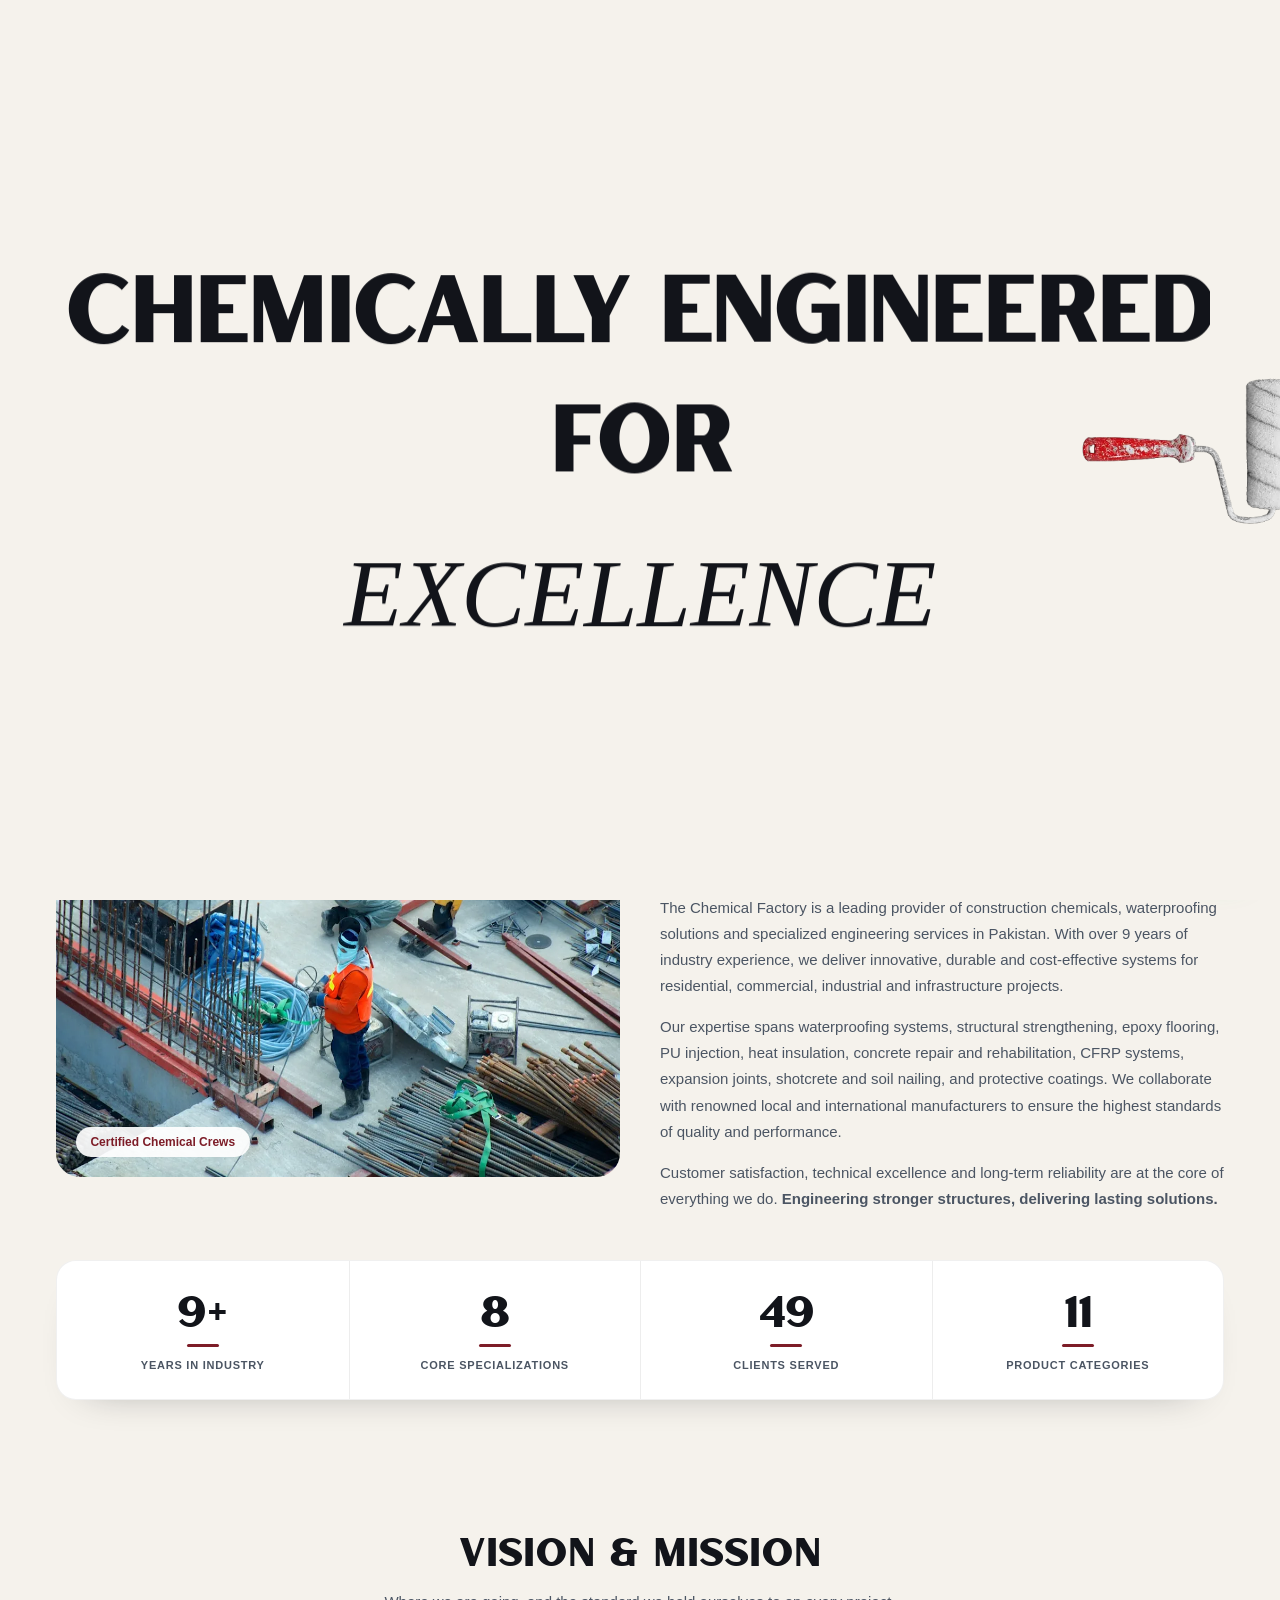
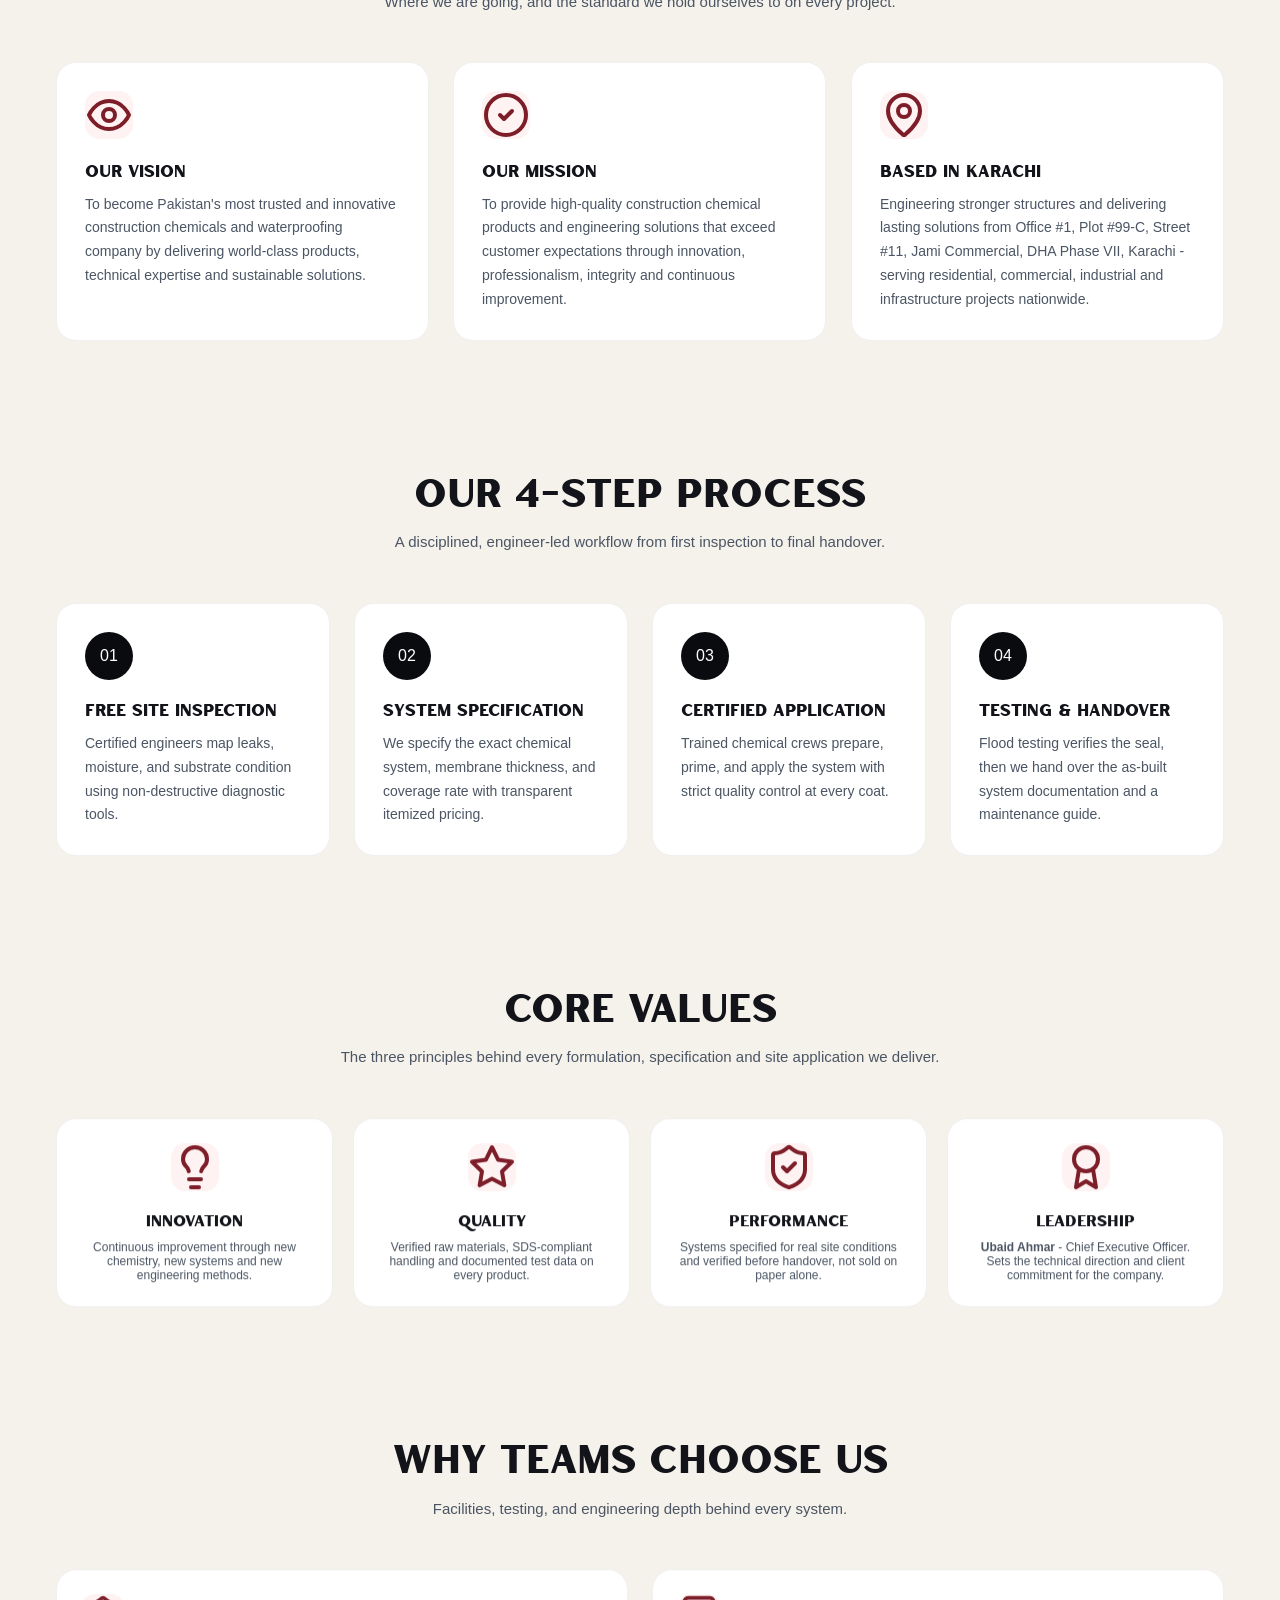
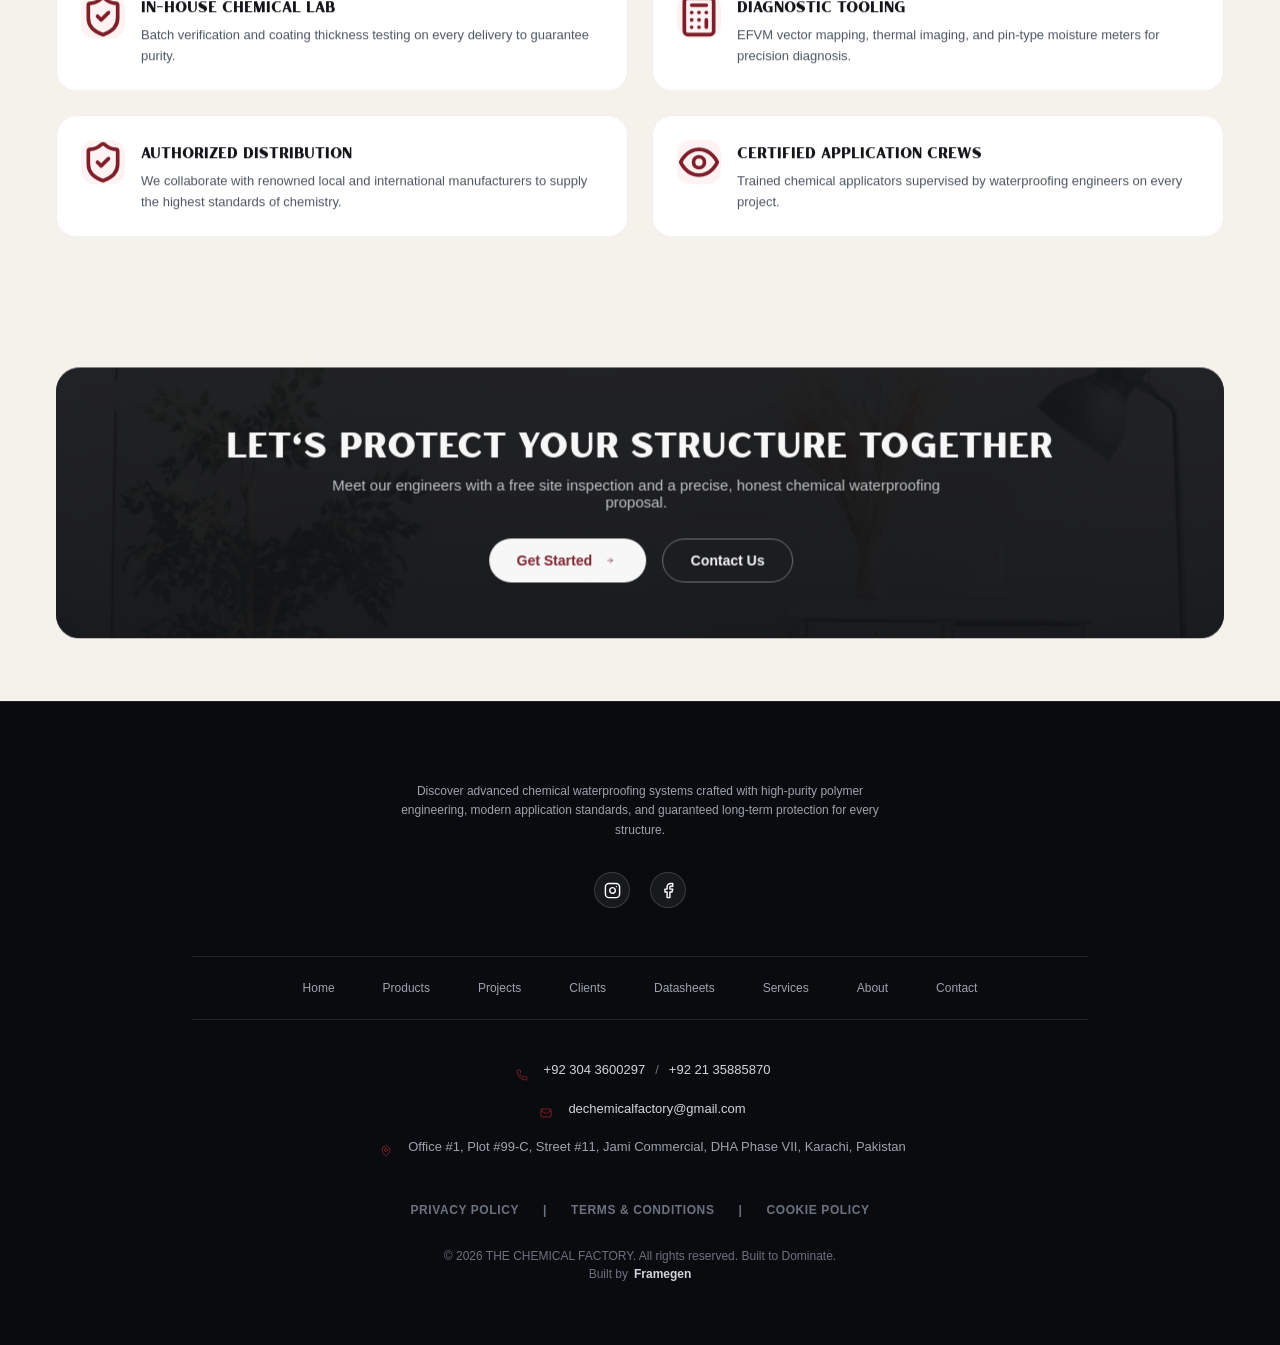
==== about.html @ 8a6390aa "Rework clients grid, add client logos, and refresh stats - Redesign clients page into logo tiles wit" ====
<!doctype html>
<html lang="en" class="scroll-smooth">
  <head>
    <meta charset="UTF-8" />
    <meta name="viewport" content="width=device-width, initial-scale=1.0" />
    <meta http-equiv="Content-Security-Policy" content="default-src 'self'; script-src 'self'; style-src 'self' 'unsafe-inline' https://fonts.googleapis.com; font-src 'self' https://fonts.gstatic.com; img-src 'self' data:; connect-src 'self'; frame-src https://www.google.com https://www.youtube-nocookie.com; object-src 'none'; base-uri 'self'; form-action 'self'" />
    <meta name="referrer" content="strict-origin-when-cross-origin" />
    <title>About Us - THE CHEMICAL FACTORY</title>
      <!-- SEO (Phase 3.4) -->
      <meta name="description" content="Founded in 2016, The Chemical Factory manufactures waterproofing and construction chemicals in Karachi, Pakistan, supplying contractors and consultants nationwide." />
      <meta name="robots" content="index, follow, max-image-preview:large" />
      <meta property="og:type" content="website" />
      <meta property="og:site_name" content="The Chemical Factory" />
      <meta property="og:title" content="About Us - THE CHEMICAL FACTORY" />
      <meta property="og:description" content="Founded in 2016, The Chemical Factory manufactures waterproofing and construction chemicals in Karachi, Pakistan, supplying contractors and consultants nationwide." />
      <meta property="og:image" content="https://the-chemical-factory.vercel.app/images/technician.webp" />
      <meta property="og:image:alt" content="About Us - THE CHEMICAL FACTORY" />
      <link rel="canonical" href="https://the-chemical-factory.vercel.app/about" />
      <meta property="og:url" content="https://the-chemical-factory.vercel.app/about" />
      <meta name="twitter:card" content="summary_large_image" />
      <meta name="twitter:title" content="About Us - THE CHEMICAL FACTORY" />
      <meta name="twitter:description" content="Founded in 2016, The Chemical Factory manufactures waterproofing and construction chemicals in Karachi, Pakistan, supplying contractors and consultants nationwide." />
      <meta name="twitter:image" content="https://the-chemical-factory.vercel.app/images/technician.webp" />
    <link rel="stylesheet" href="css/styles.css">
    <link rel="stylesheet" href="css/icons-anim.css">
    <link rel="stylesheet" href="css/pages.css">
    <link rel="icon" type="image/webp" href="images/fav-log.webp" />
  </head>
  <body data-page="about">
    <div id="preloader-root"></div>
    <div id="nav-root"></div>

    <nav class="page-crumbs" aria-label="Breadcrumb">
      <ol class="page-crumbs__list">
        <li class="page-crumbs__item"><a href="index.html">Home</a></li>
        <li class="page-crumbs__sep" aria-hidden="true">/</li>
        <li class="page-crumbs__item" aria-current="page">About</li>
      </ol>
    </nav>

    <section class="page-hero">
      <picture class="page-hero__banner-media">
        <source media="(max-width: 768px)" srcset="images/mobile_banner.webp" />
        <img class="page-hero__banner" src="images/banner.webp" alt="" width="1983" height="793" loading="eager" fetchpriority="high" decoding="async" />
      </picture>
      <h1 class="page-hero__title"></h1>
      <p class="page-hero__sub"></p>
    </section>

    <!-- Our story -->
    <section class="page-section">
      <div class="container">
        <div class="story">
          <div class="story__media" data-reveal>
            <img src="images/technician.webp" alt="Chemical Engineer supervising a membrane application" width="1200" height="795" loading="lazy" decoding="async" />
            <span class="story__media-badge">Certified Chemical Crews</span>
          </div>
          <div data-reveal>
            <span class="story__eyebrow">Our Story</span>
            <h2 class="story__title">Engineered Protection Backed by 9+ Years of Field Chemistry</h2>
            <p class="story__text">
              The Chemical Factory is a leading provider of construction chemicals, waterproofing solutions and
              specialized engineering services in Pakistan. With over 9 years of industry experience, we deliver
              innovative, durable and cost-effective systems for residential, commercial, industrial and infrastructure projects.
            </p>
            <p class="story__text">
              Our expertise spans waterproofing systems, structural strengthening, epoxy flooring, PU injection, heat
              insulation, concrete repair and rehabilitation, CFRP systems, expansion joints, shotcrete and soil nailing,
              and protective coatings. We collaborate with renowned local and international manufacturers to ensure the
              highest standards of quality and performance.
            </p>
            <p class="story__text">
              Customer satisfaction, technical excellence and long-term reliability are at the core of everything we do.
              <strong>Engineering stronger structures, delivering lasting solutions.</strong>
            </p>
          </div>
        </div>

        <div class="stats-bar" data-reveal>
          <div class="stat-tile">
            <div class="stat-tile__value">9+</div>
            <div class="stat-tile__label">Years in Industry</div>
          </div>
          <div class="stat-tile">
            <div class="stat-tile__value">8</div>
            <div class="stat-tile__label">Core Specializations</div>
          </div>
          <div class="stat-tile">
            <div class="stat-tile__value">49</div>
            <div class="stat-tile__label">Clients Served</div>
          </div>
          <div class="stat-tile">
            <div class="stat-tile__value">11</div>
            <div class="stat-tile__label">Product Categories</div>
          </div>
        </div>
      </div>
    </section>

    <!-- Mission -->
    <section class="page-section page-section--muted">
      <div class="container">
        <div class="section-head">
          <h2 class="section-head__title">Vision &amp; Mission</h2>
          <p class="section-head__sub">Where we are going, and the standard we hold ourselves to on every project.</p>
        </div>

        <div class="mission-cards">
          <div class="mission-card" data-reveal>
            <div class="mission-card__icon">
              <svg viewBox="0 0 24 24" fill="none" stroke="currentColor" stroke-width="2" stroke-linecap="round" stroke-linejoin="round"><path d="M2 12s3-7 10-7 10 7 10 7-3 7-10 7-10-7-10-7Z"/><circle cx="12" cy="12" r="3"/></svg>
            </div>
            <h3 class="mission-card__title">Our Vision</h3>
            <p class="mission-card__text">
              To become Pakistan's most trusted and innovative construction chemicals and waterproofing company by delivering world-class products, technical expertise and sustainable solutions.
            </p>
          </div>
          <div class="mission-card" data-reveal>
            <div class="mission-card__icon">
              <svg viewBox="0 0 24 24" fill="none" stroke="currentColor" stroke-width="2" stroke-linecap="round" stroke-linejoin="round"><circle cx="12" cy="12" r="10"/><path d="m9 12 2 2 4-4"/></svg>
            </div>
            <h3 class="mission-card__title">Our Mission</h3>
            <p class="mission-card__text">
              To provide high-quality construction chemical products and engineering solutions that exceed customer expectations through innovation, professionalism, integrity and continuous improvement.
            </p>
          </div>
          <div class="mission-card" data-reveal>
            <div class="mission-card__icon">
              <svg viewBox="0 0 24 24" fill="none" stroke="currentColor" stroke-width="2" stroke-linecap="round" stroke-linejoin="round"><path d="M20 10c0 4.993-5.539 10.193-7.399 11.799a1 1 0 0 1-1.202 0C9.539 20.193 4 14.993 4 10a8 8 0 0 1 16 0"/><circle cx="12" cy="10" r="3"/></svg>
            </div>
            <h3 class="mission-card__title">Based in Karachi</h3>
            <p class="mission-card__text">
              Engineering stronger structures and delivering lasting solutions from Office #1, Plot #99-C, Street #11, Jami Commercial, DHA Phase VII, Karachi - serving residential, commercial, industrial and infrastructure projects nationwide.
            </p>
          </div>
        </div>
      </div>
    </section>

    <!-- How we work -->
    <section class="page-section">
      <div class="container">
        <div class="section-head">
          <h2 class="section-head__title">Our 4-Step Process</h2>
          <p class="section-head__sub">A disciplined, engineer-led workflow from first inspection to final handover.</p>
        </div>

        <div class="process-steps">
          <div class="process-step" data-reveal>
            <div class="process-step__num">01</div>
            <h3 class="process-step__title">Free Site Inspection</h3>
            <p class="process-step__text">Certified engineers map leaks, moisture, and substrate condition using non-destructive diagnostic tools.</p>
          </div>
          <div class="process-step" data-reveal>
            <div class="process-step__num">02</div>
            <h3 class="process-step__title">System Specification</h3>
            <p class="process-step__text">We specify the exact chemical system, membrane thickness, and coverage rate with transparent itemized pricing.</p>
          </div>
          <div class="process-step" data-reveal>
            <div class="process-step__num">03</div>
            <h3 class="process-step__title">Certified Application</h3>
            <p class="process-step__text">Trained chemical crews prepare, prime, and apply the system with strict quality control at every coat.</p>
          </div>
          <div class="process-step" data-reveal>
            <div class="process-step__num">04</div>
            <h3 class="process-step__title">Testing &amp; Handover</h3>
            <p class="process-step__text">Flood testing verifies the seal, then we hand over the as-built system documentation and a maintenance guide.</p>
          </div>
        </div>
      </div>
    </section>

    <!-- Core values -->
    <section class="page-section page-section--muted">
      <div class="container">
        <div class="section-head">
          <h2 class="section-head__title">Core Values</h2>
          <p class="section-head__sub">The three principles behind every formulation, specification and site application we deliver.</p>
        </div>

        <div class="cert-grid">
          <div class="cert-card" data-reveal>
            <div class="cert-card__icon">
              <svg viewBox="0 0 24 24" fill="none" stroke="currentColor" stroke-width="2" stroke-linecap="round" stroke-linejoin="round"><path d="M9 18h6"/><path d="M10 22h4"/><path d="M15.09 14c.18-.98.65-1.74 1.41-2.5A4.65 4.65 0 0 0 18 8 6 6 0 0 0 6 8c0 1 .23 2.23 1.5 3.5A4.61 4.61 0 0 1 8.91 14"/></svg>
            </div>
            <h3 class="cert-card__title">Innovation</h3>
            <p class="cert-card__text">Continuous improvement through new chemistry, new systems and new engineering methods.</p>
          </div>
          <div class="cert-card" data-reveal>
            <div class="cert-card__icon">
              <svg viewBox="0 0 24 24" fill="none" stroke="currentColor" stroke-width="2" stroke-linecap="round" stroke-linejoin="round"><path d="m12 2 3.09 6.26L22 9.27l-5 4.87 1.18 6.88L12 17.77l-6.18 3.25L7 14.14 2 9.27l6.91-1.01z"/></svg>
            </div>
            <h3 class="cert-card__title">Quality</h3>
            <p class="cert-card__text">Verified raw materials, SDS-compliant handling and documented test data on every product.</p>
          </div>
          <div class="cert-card" data-reveal>
            <div class="cert-card__icon">
              <svg viewBox="0 0 24 24" fill="none" stroke="currentColor" stroke-width="2" stroke-linecap="round" stroke-linejoin="round"><path d="M20 13c0 5-3.5 7.5-7.66 8.95a1 1 0 0 1-.67-.01C7.5 20.5 4 18 4 13V6a1 1 0 0 1 1-1c2 0 4.5-1.2 6.24-2.72a1.17 1.17 0 0 1 1.52 0C14.51 3.81 17 5 19 5a1 1 0 0 1 1 1z"/><path d="m9 12 2 2 4-4"/></svg>
            </div>
            <h3 class="cert-card__title">Performance</h3>
            <p class="cert-card__text">Systems specified for real site conditions and verified before handover, not sold on paper alone.</p>
          </div>
          <div class="cert-card" data-reveal>
            <div class="cert-card__icon">
              <svg viewBox="0 0 24 24" fill="none" stroke="currentColor" stroke-width="2" stroke-linecap="round" stroke-linejoin="round"><circle cx="12" cy="8" r="6"/><path d="M15.477 12.89 17 22l-5-3-5 3 1.523-9.11"/></svg>
            </div>
            <h3 class="cert-card__title">Leadership</h3>
            <p class="cert-card__text">
              <strong>Ubaid Ahmar</strong> - Chief Executive Officer. Sets the technical direction and client commitment for the company.
            </p>
          </div>
        </div>
      </div>
    </section>

    <!-- Why teams choose us -->
    <section class="page-section">
      <div class="container">
        <div class="section-head">
          <h2 class="section-head__title">Why Teams Choose Us</h2>
          <p class="section-head__sub">Facilities, testing, and engineering depth behind every system.</p>
        </div>

        <div class="facility-cards">
          <div class="facility-card" data-reveal>
            <div class="facility-card__icon">
              <svg viewBox="0 0 24 24" fill="none" stroke="currentColor" stroke-width="2" stroke-linecap="round" stroke-linejoin="round"><path d="M20 13c0 5-3.5 7.5-7.66 8.95a1 1 0 0 1-.67-.01C7.5 20.5 4 18 4 13V6a1 1 0 0 1 1-1c2 0 4.5-1.2 6.24-2.72a1.17 1.17 0 0 1 1.52 0C14.51 3.81 17 5 19 5a1 1 0 0 1 1 1z"/><path d="m9 12 2 2 4-4"/></svg>
            </div>
            <div>
              <h3 class="facility-card__title">In-House Chemical Lab</h3>
              <p class="facility-card__text">Batch verification and coating thickness testing on every delivery to guarantee purity.</p>
            </div>
          </div>
          <div class="facility-card" data-reveal>
            <div class="facility-card__icon">
              <svg viewBox="0 0 24 24" fill="none" stroke="currentColor" stroke-width="2" stroke-linecap="round" stroke-linejoin="round"><rect width="16" height="20" x="4" y="2" rx="2"/><line x1="8" x2="16" y1="6" y2="6"/><line x1="16" x2="16" y1="14" y2="18"/><path d="M16 10h.01"/><path d="M12 10h.01"/><path d="M8 10h.01"/><path d="M12 14h.01"/><path d="M8 14h.01"/><path d="M12 18h.01"/><path d="M8 18h.01"/></svg>
            </div>
            <div>
              <h3 class="facility-card__title">Diagnostic Tooling</h3>
              <p class="facility-card__text">EFVM vector mapping, thermal imaging, and pin-type moisture meters for precision diagnosis.</p>
            </div>
          </div>
          <div class="facility-card" data-reveal>
            <div class="facility-card__icon">
              <svg viewBox="0 0 24 24" fill="none" stroke="currentColor" stroke-width="2" stroke-linecap="round" stroke-linejoin="round"><path d="M20 13c0 5-3.5 7.5-7.66 8.95a1 1 0 0 1-.67-.01C7.5 20.5 4 18 4 13V6a1 1 0 0 1 1-1c2 0 4.5-1.2 6.24-2.72a1.17 1.17 0 0 1 1.52 0C14.51 3.81 17 5 19 5a1 1 0 0 1 1 1z"/><path d="m9 12 2 2 4-4"/></svg>
            </div>
            <div>
              <h3 class="facility-card__title">Authorized Distribution</h3>
              <p class="facility-card__text">We collaborate with renowned local and international manufacturers to supply the highest standards of chemistry.</p>
            </div>
          </div>
          <div class="facility-card" data-reveal>
            <div class="facility-card__icon">
              <svg viewBox="0 0 24 24" fill="none" stroke="currentColor" stroke-width="2" stroke-linecap="round" stroke-linejoin="round"><path d="M2 12s3-7 10-7 10 7 10 7-3 7-10 7-10-7-10-7Z"/><circle cx="12" cy="12" r="3"/></svg>
            </div>
            <div>
              <h3 class="facility-card__title">Certified Application Crews</h3>
              <p class="facility-card__text">Trained chemical applicators supervised by waterproofing engineers on every project.</p>
            </div>
          </div>
        </div>
      </div>
    </section>

    <!-- CTA -->
    <section class="page-section page-section--muted">
      <div class="container">
        <div class="cta-band" data-reveal>
          <div class="cta-band__bg"><img src="images/flat-roof.webp" alt="" width="1200" height="801" loading="lazy" decoding="async"></div>
          <div class="cta-band__box">
            <h2 class="cta-band__title">Let's Protect Your Structure Together</h2>
            <p class="cta-band__sub">
              Meet our engineers with a free site inspection and a precise, honest chemical waterproofing proposal.
            </p>
            <div class="cta-band__actions">
              <button type="button" class="btn-white js-open-quote"><span>Get Started</span><span data-icon="arrow-right"></span></button>
              <a href="contact.html" class="btn-outline">Contact Us</a>
            </div>
          </div>
        </div>
      </div>
    </section>

    <div id="footer-root"></div>
    <div id="modal-root"></div>

    <script src="js/vendor/gsap.min.js"></script>
    <script src="js/vendor/ScrollTrigger.min.js"></script>
    <script src="js/motion.js"></script>
    <script src="js/icons.js"></script>
    <script src="js/components.js"></script>
    <script src="js/forms.js"></script>
    <script src="js/main.js"></script>
    <script src="js/animations.js"></script>
  </body>
</html>
---- css/styles.css ----
@import url('https://fonts.googleapis.com/css2?family=Caveat:wght@400..700&family=DM+Sans:ital,opsz,wght@0,9..40,100..1000;1,9..40,100..1000&display=swap');

/* ============================================================
   THE CHEMICAL FACTORY — Waterproofing Products & Solutions
   Reconstructed static site (HTML + CSS + JS)
   ============================================================ */

/* Visually hidden but available to screen readers. Used for labels on
   icon-only / placeholder-driven inputs (search bars, filter selects). */
.sr-only {
  position: absolute !important;
  width: 1px;
  height: 1px;
  padding: 0;
  margin: -1px;
  overflow: hidden;
  clip: rect(0, 0, 0, 0);
  clip-path: inset(50%);
  white-space: nowrap;
  border: 0;
}


@font-face {
  font-family: 'Hertical Sans';
  src: url('../fonts/Hertical Sans.ttf') format('truetype');
  font-weight: 100 900;
  font-style: normal;
  font-display: swap;
}

:root {
  --sand: #F5F2EC;
  --ink: #12141A;
  --burgundy: #7D1D28;
  --burgundy-dark: #61131E;
  --blue: #244280;
  --dark: #0A0B0E;
  --dark2: #0E1015;

  --gray-50: #f9fafb;
  --gray-100: #f3f4f6;
  --gray-200: #e5e7eb;
  --gray-300: #d1d5db;
  --gray-400: #9ca3af;
  --gray-500: #6b7280;
  --gray-600: #4b5563;
  --gray-700: #374151;
  --gray-800: #1f2937;
  --gray-900: #111827;

  --blue-900: #1e3a8a;
  --blue-600: #2563eb;

  --red-300: #fca5a5;
  --blue-300: #93c5fd;
  --emerald-400: #34d399;
  --red-400: #f87171;
  --blue-400: #60a5fa;
  --amber-400: #fbbf24;
  --emerald-600: #059669;
  --emerald-100: #d1fae5;
  --red-50: #fef2f2;
  --red-200: #fecaca;

  --font-heading: 'Hertical Sans', sans-serif;
  --font-body: 'DM Sans', -apple-system, BlinkMacSystemFont, 'Segoe UI', Roboto, sans-serif;
  --font-serif: 'Caveat', cursive;
}

/* ---------- Reset & Base ---------- */
*,
*::before,
*::after {
  box-sizing: border-box;
  margin: 0;
  padding: 0;
}

html {
  scroll-behavior: smooth;
}

body {
  font-family: var(--font-body);
  background-color: var(--sand);
  color: var(--ink);
  -webkit-font-smoothing: antialiased;
  -moz-osx-font-smoothing: grayscale;
  overflow-x: hidden;
  --gutter: 1rem;
  padding-left: var(--gutter);
  padding-right: var(--gutter);
}
@media (min-width: 768px) {
  body { --gutter: 1.5rem; }
}
/* Full-bleed dark sections keep edge-to-edge coverage behind the page gutter */
.svg-defs {
  position: absolute;
  top: 0;
  left: 0;
  width: 0;
  height: 0;
  overflow: hidden;
  pointer-events: none;
}
.hero, .footer {
  margin-left: calc(-1 * var(--gutter));
  margin-right: calc(-1 * var(--gutter));
}

h1, h2, h3, h4, h5, h6 {
  font-family: var(--font-heading);
}

img {
  max-width: 100%;
  display: block;
}

a {
  text-decoration: none;
  color: inherit;
}

button {
  font-family: inherit;
  cursor: pointer;
}

::selection {
  background: var(--burgundy);
  color: #fff;
}

/* ---------- Custom Scrollbar ---------- */
::-webkit-scrollbar {
  width: 8px;
}
::-webkit-scrollbar-track {
  background: #EBE5DB;
}
::-webkit-scrollbar-thumb {
  background: var(--burgundy);
  border-radius: 4px;
}
::-webkit-scrollbar-thumb:hover {
  background: var(--burgundy-dark);
}

/* ---------- Layout Helpers ---------- */
.container {
  max-width: 80rem;
  margin: 0 auto;
  padding-left: 1rem;
  padding-right: 1rem;
}
.container--narrow {
  max-width: 56rem;
}

.section {
  padding-top: 5rem;
  padding-bottom: 5rem;
}

.section-label {
  font-family: var(--font-serif);
  font-weight: 500;
  font-size: 25px !important;
  color: var(--burgundy);
  letter-spacing: 0;
  text-transform: none;
  margin-bottom: 0.75rem;
  display: inline-flex;
  align-items: center;
  gap: 0.5rem;
}
.section-label__rule {
  width: 1.5rem;
  height: 2px;
  background: var(--burgundy);
  display: inline-block;
}
.section-label--centered {
  justify-content: center;
  margin-bottom: 0.5rem;
}
.section-label--dark {
  color: var(--burgundy);
}

/* Accent font (Caveat) — script accent inside headings */
.heading-accent {
  font-family: var(--font-serif);
  font-weight: 500;
  font-style: italic;
  letter-spacing: 0;
  text-transform: none;
  white-space: nowrap;
}

/* ---------- Logo ---------- */
.logo {
  display: inline-flex;
  align-items: center;
  gap: 0.75rem;
  user-select: none;
  -webkit-user-select: none;
}
.logo__icon {
  flex-shrink: 0;
}
.logo--sm .logo__icon { width: 2rem; height: 2rem; }
.logo--md .logo__icon { width: 2.5rem; height: 2.5rem; }
.logo--lg .logo__icon { width: 3.5rem; height: 3.5rem; }

.logo__text {
  display: flex;
  flex-direction: column;
  line-height: 1;
}
.logo__name {
  font-family: var(--font-heading);
  text-transform: uppercase;
  color: var(--gray-700);
}
.logo--sm .logo__name { font-size: 0.875rem; letter-spacing: 0.05em; font-weight: 700; }
.logo--md .logo__name { font-size: 1rem; font-weight: 700; letter-spacing: 0.1em; }
.logo--lg .logo__name { font-size: 1.25rem; font-weight: 800; letter-spacing: 0.1em; }

.logo__tagline {
  display: flex;
  align-items: center;
  gap: 0.375rem;
  margin-top: 0.25rem;
}
.logo__rule {
  height: 2px;
  width: 0.75rem;
  background: var(--blue);
  display: inline-block;
}
.logo__tag {
  font-family: var(--font-serif);
  font-style: italic;
  font-weight: 500;
  color: var(--blue);
}
.logo--sm .logo__tag { font-size: 0.5625rem; }
.logo--md .logo__tag { font-size: 0.6875rem; }
.logo--lg .logo__tag { font-size: 0.8125rem; }

.logo--white .logo__name { color: #fff; }
.logo--white .logo__tag { color: var(--blue-300); }

.logo--centered {
  justify-content: center;
}

/* Navbar logo variant (white on transparent, dark when scrolled) */
.logo--navbar .logo__name { color: #fff; }
.logo--navbar .logo__tag { color: var(--blue-300); }
.navbar.scrolled .logo--navbar .logo__name { color: var(--gray-700); }
.navbar.scrolled .logo--navbar .logo__tag { color: var(--blue); }

/* ---------- Navbar ---------- */
.navbar {
  position: fixed;
  top: 0;
  left: 0;
  right: 0;
  z-index: 50;
  padding: 1.25rem 1rem;
  transition: all 0.3s;
}
.navbar.scrolled {
  background: rgba(245, 242, 236, 0.9);
  -webkit-backdrop-filter: blur(12px);
  backdrop-filter: blur(12px);
  box-shadow: 0 4px 6px -1px rgba(0, 0, 0, 0.1), 0 2px 4px -2px rgba(0, 0, 0, 0.1);
  padding-top: 0.75rem;
  padding-bottom: 0.75rem;
}

.navbar__inner {
  max-width: 80rem;
  margin: 0 auto;
  display: flex;
  align-items: center;
  justify-content: space-between;
}

.brand-link {
  display: flex;
  align-items: center;
  gap: 0.5rem;
}

.nav-pill {
  display: none;
  align-items: center;
  background: rgba(255, 255, 255, 0.9);
  -webkit-backdrop-filter: blur(12px);
  backdrop-filter: blur(12px);
  padding: 0.375rem;
  border-radius: 9999px;
  border: 1px solid rgba(0, 0, 0, 0.05);
  box-shadow: 0 10px 15px -3px rgba(0, 0, 0, 0.1), 0 4px 6px -4px rgba(0, 0, 0, 0.1);
}
.nav-pill__link {
  padding: 0.375rem 1rem;
  font-size: 0.75rem;
  font-weight: 600;
  border-radius: 9999px;
  transition: all 0.2s;
  display: flex;
  align-items: center;
  gap: 0.375rem;
  color: var(--gray-700);
  white-space: nowrap;
}
.nav-pill__link:hover {
  color: #000;
  background: rgba(0, 0, 0, 0.05);
}
.nav-pill__link.is-active {
  background: var(--burgundy);
  color: #fff;
  box-shadow: 0 1px 2px rgba(0, 0, 0, 0.05);
}
.nav-pill__icon {
  width: 0.875rem;
  height: 0.875rem;
  display: none;
}
.nav-pill__icon svg {
  width: 100%;
  height: 100%;
}
.nav-pill__link.is-active .nav-pill__icon {
  display: inline-block;
}

.navbar__actions {
  display: none;
  align-items: center;
  gap: 0.75rem;
}
.btn-nav-cta {
  display: flex;
  align-items: center;
  gap: 0.5rem;
  background: #fff;
  color: var(--gray-900);
  font-size: 0.75rem;
  font-weight: 700;
  padding-left: 1rem;
  padding-right: 0.375rem;
  padding-top: 0.375rem;
  padding-bottom: 0.375rem;
  border-radius: 9999px;
  border: 1px solid rgba(0, 0, 0, 0.05);
  box-shadow: 0 4px 6px -1px rgba(0, 0, 0, 0.1), 0 2px 4px -2px rgba(0, 0, 0, 0.1);
  transition: all 0.3s;
}
.btn-nav-cta:hover {
  background: var(--gray-100);
}
.btn-nav-cta__circle {
  width: 1.75rem;
  height: 1.75rem;
  border-radius: 9999px;
  background: #0F1115;
  color: #fff;
  display: flex;
  align-items: center;
  justify-content: center;
  transition: background 0.3s;
}
.btn-nav-cta:hover .btn-nav-cta__circle {
  background: var(--burgundy);
}
.btn-nav-cta__circle svg {
  width: 0.875rem;
  height: 0.875rem;
}

.mobile-toggle {
  display: inline-flex;
  padding: 0.5rem;
  border-radius: 0.75rem;
  background: rgba(255, 255, 255, 0.9);
  border: 1px solid rgba(0, 0, 0, 0.05);
  color: var(--gray-800);
  box-shadow: 0 4px 6px -1px rgba(0, 0, 0, 0.1), 0 2px 4px -2px rgba(0, 0, 0, 0.1);
  align-items: center;
  justify-content: center;
}
.mobile-toggle svg {
  width: 1.5rem;
  height: 1.5rem;
}

.mobile-menu {
  display: none;
  margin-top: 0.75rem;
  background: rgba(255, 255, 255, 0.95);
  -webkit-backdrop-filter: blur(24px);
  backdrop-filter: blur(24px);
  border-radius: 1rem;
  padding: 1.5rem;
  border: 1px solid rgba(0, 0, 0, 0.1);
  box-shadow: 0 25px 50px -12px rgba(0, 0, 0, 0.25);
}
.mobile-menu.open {
  display: block;
  animation: fadeIn 0.2s ease;
}
/* GSAP fades and slides the panel itself, so the keyframe above has to
   step aside or the two would animate opacity at the same time. */
.mobile-menu.js-menu-fx.open {
  animation: none;
}
.mobile-menu__links {
  display: flex;
  flex-direction: column;
  gap: 0.75rem;
}
.mobile-menu__link {
  padding: 0.75rem 1rem;
  border-radius: 0.75rem;
  font-size: 1rem;
  font-weight: 600;
  color: var(--gray-800);
  transition: background 0.2s, color 0.2s;
}
.mobile-menu__link:hover {
  background: var(--gray-100);
}
.mobile-menu__link.is-active {
  background: var(--burgundy);
  color: #fff;
}
.mobile-menu__divider {
  border: 0;
  border-top: 1px solid var(--gray-200);
  margin: 0.5rem 0;
}
.mobile-menu__quote {
  width: 100%;
  display: flex;
  align-items: center;
  justify-content: space-between;
  background: var(--burgundy);
  color: #fff;
  padding: 0.75rem 1.25rem;
  border-radius: 0.75rem;
  font-weight: 600;
  border: none;
  box-shadow: 0 4px 6px -1px rgba(0, 0, 0, 0.1);
}
.mobile-menu__quote svg {
  width: 1.25rem;
  height: 1.25rem;
}

/* ---------- HERO ---------- */
.hero {
  position: relative;
  min-height: 92vh;
  display: flex;
  flex-direction: column;
  justify-content: space-between;
  padding-top: 7rem;
  padding-bottom: 2.5rem;
  padding-left: 1rem;
  padding-right: 1rem;
  overflow: hidden;
  background: var(--dark);
}

.hero__bg {
  position: absolute;
  inset: 0;
  width: 100%;
  height: 140%;
  top: -20%;
  z-index: 0;
  pointer-events: none;
  will-change: transform;
}
.hero__bg-img {
  width: 100%;
  height: 100%;
  object-fit: cover;
  opacity: 0.85;
  transform: scale(1.05);
}
.hero__bg-overlay {
  position: absolute;
  inset: 0;
  background: linear-gradient(to bottom, rgba(30, 58, 138, 0.2), transparent, rgba(0, 0, 0, 0.85));
}
.hero__bg-fade {
  position: absolute;
  bottom: 0;
  left: 0;
  right: 0;
  height: 50%;
  background: linear-gradient(to top, var(--dark), rgba(10, 11, 14, 0.6), transparent);
}

.hero__watermark {
  position: absolute;
  inset: 0;
  z-index: 1;
  display: flex;
  align-items: center;
  justify-content: center;
  pointer-events: none;
  user-select: none;
  -webkit-user-select: none;
  overflow: hidden;
}
.hero__watermark-text {
  font-family: var(--font-heading);
  font-weight: 900;
  font-size: 13vw;
  line-height: 1;
  letter-spacing: -0.04em;
  color: #fff;
  white-space: nowrap;
  opacity: 0.72;
  transform: translateY(-8vh);
  -webkit-mask-image: linear-gradient(to bottom, #000 45%, transparent 98%);
  mask-image: linear-gradient(to bottom, #000 45%, transparent 98%);
}

.hero__front {
  position: absolute;
  z-index: 2;
  left: 0;
  right: 0;
  bottom: 0;
  width: 100%;
  height: 75vh;
  pointer-events: none;
}
.hero__front-img {
  position: absolute;
  inset: 0;
  width: 100%;
  height: 140%;
  top: -20%;
  object-fit: cover;
  will-change: transform;
}

.hero__content {
  position: relative;
  z-index: 10;
  max-width: 80rem;
  margin: 0 auto;
  width: 100%;
  margin-top: auto;
  padding-top: 4rem;
}

.hero__row {
  display: flex;
  flex-direction: column;
  justify-content: space-between;
  gap: 2rem;
  padding-bottom: 1.5rem;
  border-bottom: 1px solid rgba(255, 255, 255, 0.15);
}

.hero__subtext {
  max-width: 28rem;
  background: rgba(0, 0, 0, 0.35);
  -webkit-backdrop-filter: blur(14px) saturate(140%) url("#glass-noise");
  backdrop-filter: blur(14px) saturate(140%) url("#glass-noise");
  border: 1px solid rgba(255, 255, 255, 0.18);
  border-radius: 1rem;
  padding: 1.15rem 1.35rem;
  box-shadow: 0 8px 32px rgba(0, 0, 0, 0.25);
}
.hero__subtext p {
  color: var(--gray-200);
  font-size: 0.875rem;
  line-height: 1.625;
  font-weight: 400;
}

.hero__right {
  display: flex;
  flex-direction: column;
  align-items: flex-start;
  text-align: left;
}
.hero__right h1 {
  font-family: var(--font-heading);
  font-weight: 900;
  font-size: 2.25rem;
  text-transform: uppercase;
  letter-spacing: -0.025em;
  color: #fff;
  line-height: 1;
}
.hero__line2 {
  display: flex;
  flex-wrap: wrap;
  align-items: center;
  gap: 0.75rem;
  margin-top: 0.25rem;
}
.hero__headline2 {
  font-family: var(--font-heading);
  font-weight: 900;
  font-size: 2.25rem;
  text-transform: uppercase;
  letter-spacing: -0.025em;
  color: #fff;
  line-height: 1;
}

.btn-hero-cta {
  display: inline-flex;
  align-items: center;
  gap: 0.625rem;
  background: #fff;
  color: var(--gray-900);
  font-weight: 700;
  font-size: 0.875rem;
  padding-left: 1.25rem;
  padding-right: 0.5rem;
  padding-top: 0.5rem;
  padding-bottom: 0.5rem;
  border-radius: 9999px;
  border: 1px solid rgba(255, 255, 255, 0.3);
  box-shadow: 0 25px 50px -12px rgba(0, 0, 0, 0.25);
  transition: all 0.3s;
}
.btn-hero-cta:hover {
  background: var(--gray-100);
  transform: scale(1.05);
}
.btn-hero-cta__circle {
  width: 2rem;
  height: 2rem;
  border-radius: 9999px;
  background: var(--burgundy);
  color: #fff;
  display: flex;
  align-items: center;
  justify-content: center;
  transition: transform 0.3s;
}
.btn-hero-cta:hover .btn-hero-cta__circle {
  transform: translateX(2px);
}
.btn-hero-cta__circle svg {
  width: 1rem;
  height: 1rem;
}

/* Hero feature highlights */
.hero__features {
  padding-top: 1.5rem;
  display: grid;
  grid-template-columns: repeat(2, minmax(0, 1fr));
  gap: 1rem;
}
.feature {
  display: flex;
  align-items: center;
  gap: 0.75rem;
  color: rgba(255, 255, 255, 0.9);
  background: rgba(10, 11, 14, 0.55);
  -webkit-backdrop-filter: blur(10px);
  backdrop-filter: blur(10px);
  border: 1px solid rgba(255, 255, 255, 0.15);
  border-radius: 9999px;
  padding: 0.75rem 1.25rem;
}
.feature__icon {
  width: 2.25rem;
  height: 2.25rem;
  border-radius: 9999px;
  display: flex;
  align-items: center;
  justify-content: center;
  flex-shrink: 0;
}

/* Hide empty text elements on banners */
.hero__watermark-text:empty,
.hero__subtext p:empty,
.hero__line2 .btn-hero-cta span:first-child:empty,
.feature__label:empty,
.feature__value:empty,
.feature__short:empty {
  display: none;
}
.hero__subtext:has(p:empty),
.hero__features:has(.feature__label:empty):has(.feature__value:empty) {
  display: none;
}
.feature__icon--burgundy {
  background: rgba(125, 29, 40, 0.3);
  border: 1px solid rgba(125, 29, 40, 0.5);
}
.feature__icon--blue {
  background: rgba(30, 58, 138, 0.3);
  border: 1px solid rgba(37, 99, 235, 0.5);
}
.feature__icon--emerald {
  background: rgba(5, 150, 105, 0.25);
  border: 1px solid rgba(52, 211, 153, 0.5);
}
.feature__icon--white {
  background: rgba(255, 255, 255, 0.1);
  border: 1px solid rgba(255, 255, 255, 0.2);
}
.feature__svg {
  width: 1rem;
  height: 1rem;
}
.feature__svg--red { color: var(--red-300); }
.feature__svg--blue { color: var(--blue-300); }
.feature__svg--emerald { color: var(--emerald-400); }
.feature__cf {
  font-family: var(--font-heading);
  font-weight: 900;
  color: #fff;
  font-size: 0.875rem;
  letter-spacing: 0.02em;
  line-height: 1;
}
.feature__label {
  font-size: 0.6875rem;
  color: var(--gray-400);
  text-transform: uppercase;
  letter-spacing: 0.05em;
  font-weight: 600;
}
.feature__value {
  font-size: 0.75rem;
  font-weight: 700;
  color: #fff;
}
.feature__short {
  display: none;
}

/* ---------- ABOUT ---------- */
.about {
  background: var(--sand);
  position: relative;
  overflow: hidden;
}
.about__grid {
  display: grid;
  grid-template-columns: 1fr;
  gap: 3rem;
  align-items: center;
}
.about__left {
  display: flex;
  flex-direction: column;
  align-items: flex-start;
}
.about__heading {
  font-family: var(--font-heading);
  font-weight: 800;
  font-size: 1.5rem;
  line-height: 1.25;
  color: var(--ink);
  margin-bottom: 1.5rem;
}
.about__text {
  color: var(--gray-600);
  font-size: 1rem;
  line-height: 1.625;
  margin-bottom: 2rem;
}

.btn-dark {
  display: inline-flex;
  align-items: center;
  gap: 0.5rem;
  background: var(--ink);
  color: #fff;
  font-size: 0.875rem;
  font-weight: 600;
  padding-left: 1.25rem;
  padding-right: 0.5rem;
  padding-top: 0.625rem;
  padding-bottom: 0.625rem;
  border-radius: 9999px;
  border: none;
  box-shadow: 0 4px 6px -1px rgba(0, 0, 0, 0.1);
  transition: all 0.3s;
  margin-bottom: 3rem;
}
.btn-dark:hover {
  background: var(--burgundy);
}
.btn-dark__circle {
  width: 1.75rem;
  height: 1.75rem;
  border-radius: 9999px;
  background: rgba(255, 255, 255, 0.2);
  color: #fff;
  display: flex;
  align-items: center;
  justify-content: center;
  transition: all 0.3s;
}
.btn-dark:hover .btn-dark__circle {
  background: #fff;
  color: var(--burgundy);
}
.btn-dark__circle svg {
  width: 1rem;
  height: 1rem;
}

.stats {
  display: grid;
  grid-template-columns: repeat(2, minmax(0, 1fr));
  column-gap: 2rem;
  row-gap: 2rem;
  width: 100%;
  padding-top: 1.5rem;
  border-top: 1px solid rgba(0, 0, 0, 0.1);
}
.stat {
  display: flex;
  flex-direction: column;
}
.stat__value {
  font-family: var(--font-heading);
  font-weight: 900;
  font-size: 1.875rem;
  color: var(--burgundy);
}
.stat__label {
  color: var(--gray-600);
  font-weight: 500;
  font-size: 0.75rem;
  margin-top: 0.25rem;
}

.about__right {
  position: relative;
}
.about__stack {
  position: relative;
  max-width: 28rem;
  margin: 0 auto;
}
.about__img-main {
  position: relative;
  border-radius: 1.5rem;
  overflow: hidden;
  box-shadow: 0 25px 50px -12px rgba(0, 0, 0, 0.25);
  border: 4px solid #fff;
  aspect-ratio: 4 / 5;
  max-width: 32rem;
}
.about__img-main img {
  width: 100%;
  height: 100%;
  object-fit: cover;
}
.about__img-main-overlay {
  position: absolute;
  inset: 0;
  background: linear-gradient(to top, rgba(0, 0, 0, 0.5), transparent);
}
.about__img-main-caption {
  position: absolute;
  bottom: 1.5rem;
  left: 1.5rem;
  right: 1.5rem;
  color: #fff;
}
.about__badge-pill {
  background: var(--burgundy);
  color: #fff;
  font-size: 0.75rem;
  font-weight: 700;
  padding: 0.25rem 0.75rem;
  border-radius: 9999px;
  text-transform: uppercase;
  letter-spacing: 0.05em;
}
.about__img-title {
  font-family: var(--font-heading);
  font-weight: 700;
  font-size: 1.125rem;
  margin-top: 0.5rem;
}
.about__img-secondary {
  display: none;
  position: absolute;
  top: -2rem;
  right: -1rem;
  width: 50%;
  border-radius: 1rem;
  overflow: hidden;
  box-shadow: 0 25px 50px -12px rgba(0, 0, 0, 0.25);
  border: 4px solid #fff;
  aspect-ratio: 1;
  z-index: 10;
  transition: transform 0.1s ease-out;
  will-change: transform;
}
.about__img-secondary img {
  width: 100%;
  height: 100%;
  object-fit: cover;
}
.about__badge {
  position: absolute;
  bottom: -1.5rem;
  left: -1rem;
  background: #fff;
  padding: 1rem;
  border-radius: 1rem;
  box-shadow: 0 10px 15px -3px rgba(0, 0, 0, 0.1), 0 4px 6px -4px rgba(0, 0, 0, 0.1);
  border: 1px solid rgba(0, 0, 0, 0.05);
  z-index: 20;
  display: flex;
  align-items: center;
  gap: 0.75rem;
}
.about__badge-icon {
  width: 3rem;
  height: 3rem;
  border-radius: 0.75rem;
  background: rgba(125, 29, 40, 0.1);
  color: var(--burgundy);
  display: flex;
  align-items: center;
  justify-content: center;
  flex-shrink: 0;
}
.about__badge-icon svg {
  width: 1.5rem;
  height: 1.5rem;
}
.about__badge-title {
  font-size: 0.75rem;
  color: var(--gray-500);
  font-weight: 500;
}
.about__badge-sub {
  font-size: 0.875rem;
  font-weight: 700;
  color: var(--gray-900);
}

/* ---------- PROJECTS ---------- */
.projects {
  background: var(--sand);
}
.projects__header {
  display: flex;
  flex-direction: column;
  justify-content: space-between;
  gap: 2rem;
  margin-bottom: 3rem;
}
.projects__title {
  font-family: var(--font-heading);
  font-weight: 900;
  font-size: 1.875rem;
  color: var(--ink);
  letter-spacing: -0.025em;
}
.filter-tabs {
  display: flex;
  flex-wrap: wrap;
  gap: 0.5rem;
  margin-top: 1.5rem;
}
.filter-btn {
  padding: 0.5rem 1rem;
  border-radius: 9999px;
  font-size: 0.75rem;
  font-weight: 600;
  background: #fff;
  border: 1px solid rgba(0, 0, 0, 0.05);
  color: var(--gray-700);
  transition: all 0.2s;
}
.filter-btn:hover {
  background: rgba(0, 0, 0, 0.05);
}
.filter-btn.is-active {
  background: var(--burgundy);
  color: #fff;
  box-shadow: 0 4px 6px -1px rgba(0, 0, 0, 0.1);
}

.projects__header-right {
  max-width: 28rem;
  display: flex;
  flex-direction: column;
  align-items: flex-start;
  text-align: left;
}
.projects__header-right p {
  color: var(--gray-600);
  font-size: 0.875rem;
  line-height: 1.625;
  margin-bottom: 1rem;
}

.btn-burgundy {
  display: inline-flex;
  align-items: center;
  gap: 0.5rem;
  background: var(--burgundy);
  color: #fff;
  font-size: 0.875rem;
  font-weight: 700;
  padding-left: 1.25rem;
  padding-right: 0.5rem;
  padding-top: 0.5rem;
  padding-bottom: 0.5rem;
  border-radius: 9999px;
  border: none;
  box-shadow: 0 4px 6px -1px rgba(0, 0, 0, 0.1);
  transition: all 0.3s;
}
.btn-burgundy:hover {
  background: var(--burgundy-dark);
}
.btn-burgundy__circle {
  width: 1.75rem;
  height: 1.75rem;
  border-radius: 9999px;
  background: #fff;
  color: var(--burgundy);
  display: flex;
  align-items: center;
  justify-content: center;
  transition: transform 0.3s;
}
.btn-burgundy:hover .btn-burgundy__circle {
  transform: translateX(2px);
}
.btn-burgundy__circle svg {
  width: 1rem;
  height: 1rem;
}

.projects__grid {
  display: grid;
  grid-template-columns: 1fr;
  gap: 1.5rem;
  align-items: start;
}

.project-card {
  position: relative;
  border-radius: 1.5rem;
  overflow: hidden;
  box-shadow: 0 4px 6px -1px rgba(0, 0, 0, 0.1), 0 2px 4px -2px rgba(0, 0, 0, 0.1);
  border: 1px solid rgba(0, 0, 0, 0.05);
  background: #fff;
  cursor: pointer;
  transition: all 0.3s;
}
/* Per-card aspect ratios applied to the image (footer sits below in flow) */
.project-card:nth-child(1) > img { aspect-ratio: 4 / 5; }
.project-card:nth-child(2) > img { aspect-ratio: 16 / 10; }
.project-card:nth-child(3) > img { aspect-ratio: 4 / 3; }
.project-card:nth-child(4) > img { aspect-ratio: 1; }
.project-card:nth-child(5) > img { aspect-ratio: 4 / 5; }
.project-card:nth-child(6) > img { aspect-ratio: 16 / 9; }
.project-card:hover {
  box-shadow: 0 25px 50px -12px rgba(0, 0, 0, 0.25);
  transform: translateY(-0.25rem);
}
.project-card > img {
  display: block;
  width: 100%;
  height: auto;
  object-fit: cover;
  transition: transform 0.7s;
}
.project-card:hover > img {
  transform: scale(1.05);
}
.project-card__overlay {
  display: none;
}
.project-card__top {
  position: absolute;
  top: 1rem;
  left: 1rem;
  right: 1rem;
  display: flex;
  align-items: center;
  justify-content: space-between;
  z-index: 10;
}
.project-card__year {
  background: rgba(255, 255, 255, 0.9);
  -webkit-backdrop-filter: blur(12px);
  backdrop-filter: blur(12px);
  color: var(--ink);
  font-weight: 700;
  font-size: 0.75rem;
  padding: 0.25rem 0.75rem;
  border-radius: 9999px;
  box-shadow: 0 1px 2px rgba(0, 0, 0, 0.05);
}
.project-card__eye {
  width: 2.25rem;
  height: 2.25rem;
  border-radius: 9999px;
  background: rgba(0, 0, 0, 0.4);
  color: #fff;
  -webkit-backdrop-filter: blur(12px);
  backdrop-filter: blur(12px);
  display: flex;
  align-items: center;
  justify-content: center;
  opacity: 0;
  transform: scale(1);
  transition: all 0.3s;
}
.project-card:hover .project-card__eye {
  opacity: 1;
  transform: scale(1.1);
}
.project-card__eye svg {
  width: 1rem;
  height: 1rem;
}
.project-card__bottom {
  padding: 1.25rem 1.5rem 1.5rem;
  color: var(--ink);
}
.project-card__cat {
  color: var(--burgundy);
  background: var(--red-50);
  font-size: 0.75rem;
  font-weight: 700;
  padding: 0.125rem 0.625rem;
  border-radius: 0.375rem;
  letter-spacing: 0.05em;
  text-transform: uppercase;
  margin-bottom: 0.5rem;
  display: inline-block;
}
.project-card__title {
  font-family: var(--font-heading);
  font-weight: 800;
  font-size: 1.25rem;
  line-height: 1.25;
  transition: color 0.3s;
}
.project-card:hover .project-card__title {
  color: var(--burgundy);
}
.project-card__loc {
  color: var(--gray-600);
  font-size: 0.75rem;
  margin-top: 0.25rem;
  font-weight: 500;
}

/* Project grid spans & aspect ratios (md = 12 col, lg spans differ) */
@media (min-width: 768px) {
  .projects__grid {
    grid-template-columns: repeat(12, minmax(0, 1fr));
  }
  .project-card:nth-child(1) { grid-column: span 6; }
  .project-card:nth-child(2) { grid-column: span 6; }
  .project-card:nth-child(3) { grid-column: span 6; }
  .project-card:nth-child(4) { grid-column: span 6; }
  .project-card:nth-child(5) { grid-column: span 6; }
  .project-card:nth-child(6) { grid-column: span 12; }
}
@media (min-width: 1024px) {
  .project-card:nth-child(1) { grid-column: span 5; }
  .project-card:nth-child(2) { grid-column: span 7; }
  .project-card:nth-child(3) { grid-column: span 4; }
  .project-card:nth-child(4) { grid-column: span 4; }
  .project-card:nth-child(5) { grid-column: span 4; }
  .project-card:nth-child(6) { grid-column: span 8; }
}

/* ---------- Lightbox (Projects / Video / Quote) ---------- */
.lightbox {
  display: none;
  position: fixed;
  inset: 0;
  z-index: 50;
  align-items: center;
  justify-content: center;
  padding: 1rem;
  background: rgba(0, 0, 0, 0.8);
  -webkit-backdrop-filter: blur(12px);
  backdrop-filter: blur(12px);
}
.lightbox.open {
  display: flex;
  animation: fadeIn 0.2s ease;
}
/* GSAP owns the backdrop fade and the panel scale (js/animations.js). */
.lightbox.js-fx.open {
  animation: none;
}

.lightbox__panel {
  position: relative;
  background: #fff;
  border-radius: 1.5rem;
  max-width: 42rem;
  width: 100%;
  overflow: hidden;
  box-shadow: 0 25px 50px -12px rgba(0, 0, 0, 0.25);
  border: 1px solid rgba(0, 0, 0, 0.1);
}
.lightbox__close {
  position: absolute;
  top: 1rem;
  right: 1rem;
  z-index: 20;
  width: 2.5rem;
  height: 2.5rem;
  border-radius: 9999px;
  background: rgba(0, 0, 0, 0.6);
  color: #fff;
  border: none;
  display: flex;
  align-items: center;
  justify-content: center;
  transition: background 0.2s;
}
.lightbox__close:hover {
  background: #000;
}
.lightbox__close svg {
  width: 1.25rem;
  height: 1.25rem;
}
.lightbox__imgwrap {
  position: relative;
  height: 16rem;
}
.lightbox__imgwrap img {
  width: 100%;
  height: 100%;
  object-fit: cover;
}
.lightbox__img-overlay {
  position: absolute;
  inset: 0;
  background: linear-gradient(to top, rgba(0, 0, 0, 0.7), transparent);
}
.lightbox__img-caption {
  position: absolute;
  bottom: 1rem;
  left: 1.5rem;
  right: 1.5rem;
  color: #fff;
}
.lightbox__pill {
  background: var(--burgundy);
  color: #fff;
  font-size: 0.75rem;
  font-weight: 700;
  padding: 0.25rem 0.75rem;
  border-radius: 9999px;
  text-transform: uppercase;
}
.lightbox__title {
  font-family: var(--font-heading);
  font-weight: 800;
  font-size: 1.5rem;
  margin-top: 0.5rem;
}
.lightbox__body {
  padding: 1.5rem;
  display: flex;
  flex-direction: column;
  gap: 1rem;
}
.lightbox__eyebrow {
  font-size: 0.75rem;
  font-weight: 700;
  color: var(--gray-400);
  text-transform: uppercase;
  letter-spacing: 0.05em;
  display: block;
}
.lightbox__value {
  color: var(--gray-800);
  font-weight: 600;
}
.lightbox__desc {
  color: var(--gray-600);
  font-size: 0.875rem;
  line-height: 1.625;
  margin-top: 0.25rem;
}
.lightbox__spec {
  padding: 1rem;
  background: var(--sand);
  border-radius: 1rem;
  border: 1px solid rgba(0, 0, 0, 0.05);
}
.lightbox__eyebrow--burgundy {
  color: var(--burgundy);
}
.lightbox__spec-value {
  color: var(--gray-900);
  font-weight: 700;
  font-size: 0.875rem;
  margin-top: 0.125rem;
}
.lightbox__footer {
  padding-top: 0.5rem;
  display: flex;
  justify-content: flex-end;
}
.btn-close-details {
  background: var(--ink);
  color: #fff;
  font-weight: 600;
  font-size: 0.875rem;
  padding: 0.625rem 1.5rem;
  border-radius: 9999px;
  border: none;
  transition: background 0.2s;
}
.btn-close-details:hover {
  background: var(--burgundy);
}

.lightbox--video .lightbox__video-panel {
  position: relative;
  background: #000;
  border-radius: 1.5rem;
  max-width: 56rem;
  width: 100%;
  aspect-ratio: 16 / 9;
  overflow: hidden;
  box-shadow: 0 25px 50px -12px rgba(0, 0, 0, 0.25);
  border: 1px solid rgba(255, 255, 255, 0.2);
}
.lightbox__video-frame {
  width: 100%;
  height: 100%;
  border: 0;
}

/* ---------- SERVICES ---------- */
.services {
  background: var(--sand);
  overflow: hidden;
}
.services__header {
  text-align: center;
  max-width: 42rem;
  margin: 0 auto 4rem;
}
.services__title {
  font-family: var(--font-heading);
  font-weight: 900;
  font-size: 1.875rem;
  color: var(--ink);
  letter-spacing: -0.025em;
  margin-top: 0.25rem;
}
.services__sub {
  color: var(--gray-600);
  font-size: 0.875rem;
  margin-top: 0.75rem;
  line-height: 1.625;
}

.services__grid {
  display: grid;
  grid-template-columns: repeat(1, minmax(0, 1fr));
  gap: 1.5rem;
  padding-bottom: 2rem;
}
@media (min-width: 640px) {
  .services__grid { grid-template-columns: repeat(2, minmax(0, 1fr)); }
}
@media (min-width: 1024px) {
  .services__grid { grid-template-columns: repeat(4, minmax(0, 1fr)); }
}
.service-card {
  background: #fff;
  border-radius: 1.5rem;
  padding: 1.5rem;
  border: 1px solid rgba(0, 0, 0, 0.05);
  box-shadow: 0 1px 2px rgba(0, 0, 0, 0.05), 0 1px 3px rgba(0, 0, 0, 0.06);
  display: flex;
  flex-direction: column;
  justify-content: space-between;
  gap: 1rem;
  transition: all 0.3s;
  cursor: pointer;
}
.service-card:hover {
  box-shadow: 0 10px 25px -8px rgba(0, 0, 0, 0.18);
  transform: translateY(-0.25rem);
}
.service-card__icon {
  width: 3rem;
  height: 3rem;
  border-radius: 1rem;
  background: var(--sand);
  display: flex;
  align-items: center;
  justify-content: center;
  margin-bottom: 1.25rem;
  transition: transform 0.3s;
}
.service-card:hover .service-card__icon {
  transform: scale(1.1);
}
.service-card__icon svg {
  width: 1.5rem;
  height: 1.5rem;
}
.icon-burgundy { color: var(--burgundy); }
.icon-blue { color: var(--blue); }
.service-card__title {
  font-family: var(--font-heading);
  font-weight: 800;
  font-size: 1.25rem;
  color: var(--ink);
  margin-bottom: 0.5rem;
  transition: color 0.3s;
}
.service-card:hover .service-card__title {
  color: var(--burgundy);
}
.service-card__desc {
  color: var(--gray-600);
  font-size: 0.75rem;
  line-height: 1.625;
  margin-bottom: 1.5rem;
}
.service-card__img {
  position: relative;
  border-radius: 1rem;
  overflow: hidden;
  aspect-ratio: 4 / 3;
  margin-bottom: 1rem;
}
.service-card__img img {
  width: 100%;
  height: 100%;
  object-fit: cover;
  transition: transform 0.5s;
}
.service-card:hover .service-card__img img {
  transform: scale(1.05);
}
.service-card__tags {
  display: flex;
  flex-wrap: wrap;
  gap: 0.375rem;
  padding-top: 0.5rem;
  border-top: 1px solid var(--gray-100);
}
.service-tag {
  font-size: 0.625rem;
  font-weight: 700;
  color: var(--gray-600);
  background: var(--gray-100);
  padding: 0.125rem 0.5rem;
  border-radius: 0.375rem;
}

.services__nav {
  display: flex;
  align-items: center;
  justify-content: center;
  gap: 1rem;
  margin-top: 3rem;
}
.services__arrow {
  width: 2.5rem;
  height: 2.5rem;
  border-radius: 9999px;
  border: 1px solid rgba(0, 0, 0, 0.1);
  background: #fff;
  color: var(--gray-800);
  display: flex;
  align-items: center;
  justify-content: center;
  box-shadow: 0 1px 2px rgba(0, 0, 0, 0.05);
  transition: all 0.2s;
}
.services__arrow:hover {
  background: var(--burgundy);
  color: #fff;
}
.services__arrow svg {
  width: 1.25rem;
  height: 1.25rem;
}
.services__arrow--dark {
  background: var(--ink);
  color: #fff;
}
.services__dots {
  display: flex;
  align-items: center;
  gap: 0.5rem;
}
.services__dot {
  height: 0.625rem;
  width: 0.625rem;
  border-radius: 9999px;
  background: var(--gray-300);
  border: none;
  padding: 0;
  transition: all 0.3s;
}
.services__dot.is-active {
  width: 2rem;
  background: var(--burgundy);
}

/* ---------- PRODUCTS SLIDER (home) ---------- */
.products-slider {
  background: #fff;
  overflow: hidden;
}
.products-slider__grid {
  overflow: hidden;
  padding-bottom: 2rem;
}
.products-slider__track {
  display: flex;
  gap: 1.5rem;
  transition: transform 0.6s cubic-bezier(0.22, 1, 0.36, 1);
  will-change: transform;
}
/* When GSAP drives the track (js/main.js initInfiniteCarousel) the
   stylesheet transition must get out of the way, otherwise both would
   animate the same transform and the slider would lag behind. */
.products-slider__track.js-gsap-track {
  transition: none;
}
.products-slider__track .product-card {
  flex: 0 0 100%;
}
.products-slider__track .product-card__foot {
  grid-template-columns: 1fr;
  padding-top: 0;
  border-top: 1px solid var(--gray-100);
  margin-top: 0.75rem;
}
.products-slider__track .product-card__more {
  display: flex;
  align-items: center;
  justify-content: space-between;
  width: 100%;
  padding: 0.75rem 0 0;
  text-decoration: none;
  color: var(--ink);
}
.products-slider__track .product-card__more-text {
  font-size: 0.8125rem;
  font-weight: 800;
  color: var(--ink);
  text-transform: uppercase;
  letter-spacing: 0.05em;
  transition: color 0.2s;
}
.products-slider__track .product-card__more:hover .product-card__more-text {
  color: var(--burgundy);
}
.products-slider__track .product-card__more-arrow {
  width: 2rem;
  height: 2rem;
  border-radius: 9999px;
  background: var(--sand);
  color: var(--burgundy);
  display: flex;
  align-items: center;
  justify-content: center;
  flex-shrink: 0;
  transition: background 0.2s, color 0.2s, transform 0.2s;
}
.products-slider__track .product-card__more:hover .product-card__more-arrow {
  background: var(--burgundy);
  color: #fff;
  transform: translateX(0.15rem);
}
.products-slider__track .product-card__more-arrow svg {
  width: 1rem;
  height: 1rem;
}
.products-slider__dot {
  height: 0.625rem;
  width: 0.625rem;
  border-radius: 9999px;
  background: var(--gray-300);
  border: none;
  padding: 0;
  transition: all 0.3s;
  cursor: pointer;
}
.products-slider__dot.is-active {
  width: 2rem;
  background: var(--burgundy);
}
@media (min-width: 640px) {
  .products-slider__track .product-card { flex: 0 0 calc((100% - 1.5rem) / 2); }
}
@media (min-width: 768px) {
  .products-slider__track .product-card { flex: 0 0 calc((100% - 3rem) / 3); }
}


/* ---------- WHY CHOOSE US ---------- */
.why {
  padding-top: 4rem;
  padding-bottom: 4rem;
  padding-left: 1rem;
  padding-right: 1rem;
  background: var(--sand);
}
.why__box {
  background: var(--dark2);
  color: #fff;
  border-radius: 2.5rem;
  padding: 2rem;
  box-shadow: 0 25px 50px -12px rgba(0, 0, 0, 0.25);
  position: relative;
  overflow: hidden;
}
.why__glow {
  position: absolute;
  top: 0;
  right: 0;
  width: 24rem;
  height: 24rem;
  background: rgba(125, 29, 40, 0.1);
  border-radius: 9999px;
  filter: blur(64px);
  pointer-events: none;
}
.why__grid {
  display: grid;
  grid-template-columns: 1fr;
  gap: 3rem;
  align-items: center;
  position: relative;
  z-index: 10;
}
.why__left {
  display: flex;
  flex-direction: column;
  align-items: flex-start;
}
.why__heading {
  font-family: var(--font-heading);
  font-weight: 900;
  font-size: 1.875rem;
  color: #fff;
  line-height: 1.25;
  margin-bottom: 2rem;
}
.why__worker {
  display: flex;
  align-items: center;
  gap: 1rem;
  background: rgba(255, 255, 255, 0.05);
  border: 1px solid rgba(255, 255, 255, 0.1);
  padding: 1rem;
  border-radius: 1rem;
  margin-bottom: 2rem;
  -webkit-backdrop-filter: blur(12px);
  backdrop-filter: blur(12px);
}
.why__worker img {
  width: 4rem;
  height: 4rem;
  border-radius: 0.75rem;
  object-fit: cover;
  flex-shrink: 0;
}
.why__worker p {
  color: var(--gray-300);
  font-size: 0.75rem;
  line-height: 1.625;
}

.btn-white-cta {
  display: inline-flex;
  align-items: center;
  gap: 0.5rem;
  background: #fff;
  color: var(--dark2);
  font-size: 0.875rem;
  font-weight: 700;
  padding-left: 1.5rem;
  padding-right: 0.5rem;
  padding-top: 0.625rem;
  padding-bottom: 0.625rem;
  border-radius: 9999px;
  border: none;
  box-shadow: 0 20px 25px -5px rgba(0, 0, 0, 0.1), 0 8px 10px -6px rgba(0, 0, 0, 0.1);
  transition: all 0.3s;
}
.btn-white-cta:hover {
  background: var(--burgundy);
  color: #fff;
}
.btn-white-cta__circle {
  width: 2rem;
  height: 2rem;
  border-radius: 9999px;
  background: var(--dark2);
  color: #fff;
  display: flex;
  align-items: center;
  justify-content: center;
  transition: all 0.3s;
}
.btn-white-cta:hover .btn-white-cta__circle {
  background: #fff;
  color: var(--burgundy);
}
.btn-white-cta__circle svg {
  width: 1rem;
  height: 1rem;
}

.why__features {
  display: grid;
  grid-template-columns: 1fr;
  gap: 2rem;
  padding-top: 2rem;
  border-top: 1px solid rgba(255, 255, 255, 0.1);
}
.why__feature {
  display: flex;
  flex-direction: column;
  gap: 0.75rem;
}
.why__feature-icon {
  width: 3rem;
  height: 3rem;
  display: flex;
  align-items: center;
  justify-content: center;
}
.why__feature-icon svg {
  width: 1.5rem;
  height: 1.5rem;
  color: #fff;
}
.why__svg--red { color: var(--red-400); }
.why__svg--blue { color: var(--blue-400); }
.why__svg--amber { color: var(--amber-400); }
.why__svg--emerald { color: var(--emerald-400); }
.why__feature-title {
  font-family: var(--font-heading);
  font-weight: 700;
  font-size: 1.25rem;
  color: #fff;
}
.why__feature-text {
  color: var(--gray-400);
  font-size: 0.75rem;
  line-height: 1.625;
}

/* ---------- TESTIMONIALS ---------- */
.testimonials {
  background: var(--sand);
}
.testimonials__title-wrap {
  text-align: center;
  margin: 0 auto 4rem;
}
.testimonials__title {
  font-family: var(--font-heading);
  font-weight: 900;
  font-size: 1.875rem;
  color: var(--ink);
  letter-spacing: -0.025em;
}

.testimonials__grid {
  display: grid;
  grid-template-columns: 1fr;
  gap: 1.5rem;
  margin-bottom: 2rem;
}
.testimonial-card {
  background: #fff;
  border-radius: 1.5rem;
  padding: 1.5rem;
  border: 1px solid rgba(0, 0, 0, 0.05);
  box-shadow: 0 4px 6px -1px rgba(0, 0, 0, 0.1), 0 2px 4px -2px rgba(0, 0, 0, 0.1);
  display: flex;
  flex-direction: column;
  justify-content: space-between;
}
.testimonial-card__top {
  display: flex;
  flex-direction: column;
  gap: 0.75rem;
}
.stars {
  display: flex;
  align-items: center;
  gap: 0.25rem;
  color: var(--amber-400);
}
.star svg {
  width: 1rem;
  height: 1rem;
}
.testimonial-card__quote {
  color: var(--gray-700);
  font-weight: 500;
  font-size: 0.75rem;
  line-height: 1.625;
}
.testimonial-card__person {
  display: flex;
  align-items: center;
  gap: 0.75rem;
  padding-top: 1rem;
  margin-top: 1rem;
  border-top: 1px solid var(--gray-100);
}
.testimonial-card__avatar {
  width: 2.75rem;
  height: 2.75rem;
  border-radius: 9999px;
  object-fit: cover;
}
.testimonial-card__avatar--sm {
  width: 2.25rem;
  height: 2.25rem;
}
.testimonial-card__name {
  font-family: var(--font-heading);
  font-weight: 700;
  font-size: 0.875rem;
  color: var(--ink);
}
.testimonial-card__name--sm {
  font-size: 0.75rem;
}
.testimonial-card__role {
  color: var(--gray-500);
  font-size: 0.75rem;
  font-weight: 500;
}
.testimonial-card__role--sm {
  font-size: 0.6875rem;
}
.testimonial-card__quote-mark {
  width: 1.5rem;
  height: 1.5rem;
  color: var(--gray-300);
  margin-left: auto;
  flex-shrink: 0;
}

/* Video card */
.video-card {
  position: relative;
  border-radius: 1.5rem;
  overflow: hidden;
  border: 1px solid rgba(0, 0, 0, 0.1);
  box-shadow: 0 25px 50px -12px rgba(0, 0, 0, 0.25);
  background: #000;
  height: 20rem;
}
.video-card__img {
  width: 100%;
  height: 100%;
  object-fit: cover;
  opacity: 0.8;
  transition: transform 0.7s;
}
.video-card:hover .video-card__img {
  transform: scale(1.05);
}
.video-card__overlay {
  position: absolute;
  inset: 0;
  background: linear-gradient(to top, rgba(0, 0, 0, 0.8), rgba(0, 0, 0, 0.3), transparent);
}
.video-card__play {
  position: absolute;
  inset: 0;
  display: flex;
  align-items: center;
  justify-content: center;
  background: transparent;
  border: none;
}
.video-card__play-btn {
  width: 4rem;
  height: 4rem;
  border-radius: 9999px;
  background: rgba(255, 255, 255, 0.9);
  color: var(--ink);
  display: flex;
  align-items: center;
  justify-content: center;
  box-shadow: 0 25px 50px -12px rgba(0, 0, 0, 0.25);
  transition: all 0.3s;
}
.video-card:hover .video-card__play-btn {
  background: var(--burgundy);
  color: #fff;
  transform: scale(1.1);
}
.video-card__play-btn svg {
  width: 1.75rem;
  height: 1.75rem;
  fill: currentColor;
  margin-left: 0.25rem;
}
.video-controls {
  position: absolute;
  bottom: 0;
  left: 0;
  right: 0;
  padding: 1rem 1.5rem;
  color: #fff;
  background: linear-gradient(to top, rgba(0, 0, 0, 0.9), transparent);
}
.video-controls__bar {
  width: 100%;
  height: 0.25rem;
  background: rgba(255, 255, 255, 0.3);
  border-radius: 9999px;
  margin-bottom: 0.75rem;
  overflow: hidden;
  cursor: pointer;
}
.video-controls__bar-fill {
  height: 100%;
  background: var(--burgundy);
  width: 33.333%;
  border-radius: 9999px;
}
.video-controls__row {
  display: flex;
  align-items: center;
  justify-content: space-between;
  font-size: 0.75rem;
  font-weight: 500;
}
.video-controls__left {
  display: flex;
  align-items: center;
  gap: 0.75rem;
}
.video-controls__icon-btn {
  background: transparent;
  border: none;
  color: #fff;
  padding: 0;
  transition: color 0.2s;
}
.video-controls__icon-btn:hover {
  color: var(--burgundy);
}
.video-controls__icon-btn svg {
  width: 1rem;
  height: 1rem;
  fill: currentColor;
}
.video-controls__title {
  display: none;
  font-size: 0.75rem;
  color: var(--gray-300);
}
.video-controls__right {
  display: flex;
  align-items: center;
  gap: 0.75rem;
}
.video-controls__right svg {
  width: 1rem;
  height: 1rem;
}

/* ---------- FAQ ---------- */
.faq {
  background: var(--sand);
}
.faq__header {
  text-align: center;
  margin-bottom: 4rem;
}
.faq__header-icon {
  width: 1rem;
  height: 1rem;
  color: var(--burgundy);
}
.faq__title {
  font-family: var(--font-heading);
  font-weight: 900;
  font-size: 1.875rem;
  color: var(--ink);
  letter-spacing: -0.025em;
  margin-top: 0.25rem;
}
.faq__list {
  display: flex;
  flex-direction: column;
  gap: 1rem;
}
.faq-item {
  background: #fff;
  border-radius: 1rem;
  border: 1px solid rgba(0, 0, 0, 0.05);
  box-shadow: 0 1px 2px rgba(0, 0, 0, 0.05);
  overflow: hidden;
  transition: all 0.3s;
}
.faq-item:hover {
  border-color: rgba(0, 0, 0, 0.2);
}
/* While GSAP tweens the card height, `transition: all` would animate the
   same property a frame behind. border-color and box-shadow are kept so the
   open/hover styling still eases. */
.js-faq-anim .faq-item {
  transition: border-color 0.3s, box-shadow 0.3s;
}
.faq-item.is-open {
  border-color: var(--burgundy);
  box-shadow: 0 10px 15px -3px rgba(0, 0, 0, 0.1), 0 4px 6px -4px rgba(0, 0, 0, 0.1);
}
.faq-item__q {
  width: 100%;
  padding: 1.5rem;
  text-align: left;
  display: flex;
  align-items: center;
  justify-content: space-between;
  gap: 1rem;
  background: transparent;
  border: none;
  font-family: var(--font-heading);
  font-weight: 700;
  font-size: 1rem;
  color: var(--ink);
}
.faq-item__icon {
  width: 2rem;
  height: 2rem;
  border-radius: 9999px;
  display: flex;
  align-items: center;
  justify-content: center;
  flex-shrink: 0;
  background: var(--sand);
  color: var(--gray-700);
  transition: background 0.3s, color 0.3s;
}
.faq-item.is-open .faq-item__icon {
  background: var(--burgundy);
  color: #fff;
}
.faq-item__icon svg {
  width: 1rem;
  height: 1rem;
}
.icon-plus { display: block; }
.icon-minus { display: none; }
.faq-item.is-open .icon-plus { display: none; }
.faq-item.is-open .icon-minus { display: block; }

.faq-item__a {
  display: none;
  padding: 0 1.5rem 1.5rem;
  border-top: 1px solid var(--gray-100);
  padding-top: 1rem;
  color: var(--gray-600);
  font-size: 0.875rem;
  line-height: 1.625;
}
.faq-item.is-open .faq-item__a {
  display: block;
  animation: fadeIn 0.2s ease;
}
.faq-cat {
  display: inline-block;
  font-size: 0.625rem;
  font-weight: 700;
  text-transform: uppercase;
  letter-spacing: 0.05em;
  color: var(--burgundy);
  background: var(--red-50);
  padding: 0.125rem 0.5rem;
  border-radius: 0.25rem;
  margin-bottom: 0.5rem;
}

/* ---------- FOOTER ---------- */
.footer {
  background: var(--dark);
  color: #fff;
  padding-top: 5rem;
  padding-bottom: 3rem;
  padding-left: 1rem;
  padding-right: 1rem;
  border-top: 1px solid rgba(255, 255, 255, 0.1);
  position: relative;
  overflow: hidden;
}
.footer__watermark {
  position: absolute;
  inset: 0;
  display: flex;
  flex-direction: column;
  justify-content: center;
  align-items: center;
  pointer-events: none;
  z-index: 0;
  overflow: hidden;
  opacity: 0.06;
  user-select: none;
  -webkit-user-select: none;
  line-height: 1;
}
.footer__watermark-line {
  font-family: var(--font-heading);
  font-weight: 900;
  font-size: 16vw;
  text-transform: uppercase;
  letter-spacing: -0.05em;
  color: #fff;
  display: block;
  white-space: nowrap;
}
.footer__watermark-line:first-child {
  margin-bottom: -3vw;
}
.footer__content {
  max-width: 80rem;
  margin: 0 auto;
  display: flex;
  flex-direction: column;
  align-items: center;
  text-align: center;
  position: relative;
  z-index: 10;
}
.footer__logo {
  margin-bottom: 2rem;
}
.footer__desc {
  color: var(--gray-400);
  font-size: 0.75rem;
  max-width: 32rem;
  line-height: 1.625;
  margin-bottom: 2rem;
}
.social-row {
  display: flex;
  align-items: center;
  justify-content: center;
  gap: 1.25rem;
  margin-bottom: 3rem;
}
.social-icon {
  width: 2.25rem;
  height: 2.25rem;
  border-radius: 9999px;
  background: rgba(255, 255, 255, 0.06);
  color: #fff;
  border: 1px solid rgba(255, 255, 255, 0.15);
  display: flex;
  align-items: center;
  justify-content: center;
  transition: background 0.2s, border-color 0.2s, transform 0.2s;
}
.social-icon:hover {
  background: rgba(255, 255, 255, 0.12);
  border-color: rgba(255, 255, 255, 0.3);
  transform: translateY(-2px);
}
.social-icon svg {
  width: 1rem;
  height: 1rem;
}
.footer__nav {
  display: flex;
  flex-wrap: wrap;
  align-items: center;
  justify-content: center;
  gap: 1.5rem;
  font-size: 0.75rem;
  color: var(--gray-400);
  font-weight: 500;
  margin-bottom: 2.5rem;
  border-top: 1px solid rgba(255, 255, 255, 0.1);
  border-bottom: 1px solid rgba(255, 255, 255, 0.1);
  padding-top: 1.5rem;
  padding-bottom: 1.5rem;
  width: 100%;
  max-width: 56rem;
}
.footer__nav-link {
  transition: color 0.2s;
}
.footer__nav-link:hover {
  color: #fff;
}
.footer__contact {
  display: flex;
  flex-direction: column;
  align-items: center;
  gap: 0.75rem;
  width: 100%;
  max-width: 46rem;
  margin-bottom: 2.5rem;
}
.footer__contact-row {
  display: flex;
  align-items: flex-start;
  justify-content: center;
  gap: 0.625rem;
  font-size: 0.8125rem;
  line-height: 1.5;
  color: var(--gray-400);
  font-weight: 500;
}
.footer__contact-row a {
  color: var(--gray-300);
  transition: color 0.2s;
}
.footer__contact-row a:hover {
  color: #fff;
}
.footer__contact-icon {
  flex-shrink: 0;
  display: inline-flex;
  align-items: center;
  justify-content: center;
  width: 1.5rem;
  height: 1.5rem;
  margin-top: 0.15rem;
  color: var(--burgundy);
}
.footer__contact-icon svg {
  width: 100%;
  height: 100%;
}
.footer__contact-sep {
  color: var(--gray-500);
}
@media (max-width: 640px) {
  .footer__contact-row {
    flex-wrap: wrap;
    font-size: 0.75rem;
  }
}
.footer__legal {
  display: flex;
  flex-wrap: wrap;
  align-items: center;
  justify-content: center;
  gap: 1.5rem;
  font-size: 0.75rem;
  color: var(--gray-500);
  margin-bottom: 2rem;
  text-transform: uppercase;
  letter-spacing: 0.05em;
  font-weight: 600;
}
.footer__legal-link {
  transition: color 0.2s;
}
.footer__legal-link:hover {
  color: var(--gray-300);
}
.footer__copy {
  color: var(--gray-500);
  font-size: 0.75rem;
  font-weight: 500;
  padding-bottom: 0.25rem;
}
.footer__credit {
  color: var(--gray-500);
  font-size: 0.75rem;
  font-weight: 500;
  padding-bottom: 1rem;
  display: flex;
  align-items: center;
  justify-content: center;
  gap: 0.375rem;
}
.footer__credit a {
  color: var(--gray-300);
  font-weight: 700;
  transition: color 0.2s;
}
.footer__credit a:hover {
  color: #fff;
}

/* ---------- QUOTE MODAL ---------- */
.quote-modal {
  position: relative;
  background: #fff;
  border-radius: 1.5rem;
  max-width: 42rem;
  width: 100%;
  overflow: hidden;
  box-shadow: 0 25px 50px -12px rgba(0, 0, 0, 0.25);
  border: 1px solid rgba(0, 0, 0, 0.1);
  max-height: 90vh;
  display: flex;
  flex-direction: column;
}
.modal-header {
  background: var(--dark2);
  color: #fff;
  padding: 1.5rem;
  display: flex;
  align-items: center;
  justify-content: space-between;
  flex-shrink: 0;
}
.modal-header__eyebrow {
  color: var(--burgundy);
  font-weight: 700;
  font-size: 0.75rem;
  text-transform: uppercase;
  letter-spacing: 0.1em;
  display: block;
}
.modal-header__title {
  font-family: var(--font-heading);
  font-weight: 900;
  font-size: 1.5rem;
  margin-top: 0.125rem;
}
.modal-close {
  width: 2.25rem;
  height: 2.25rem;
  border-radius: 9999px;
  background: rgba(255, 255, 255, 0.1);
  color: #fff;
  border: none;
  display: flex;
  align-items: center;
  justify-content: center;
  transition: background 0.2s;
}
.modal-close:hover {
  background: var(--burgundy);
}
.modal-close svg {
  width: 1.25rem;
  height: 1.25rem;
}
.modal-body {
  padding: 1.5rem;
  overflow-y: auto;
  display: flex;
  flex-direction: column;
  gap: 1.5rem;
}
.quote-form {
  display: flex;
  flex-direction: column;
  gap: 1.5rem;
}
.estimator {
  background: var(--sand);
  padding: 1.25rem;
  border-radius: 1rem;
  border: 1px solid rgba(0, 0, 0, 0.05);
  display: flex;
  flex-direction: column;
  gap: 1rem;
}
.estimator__title {
  display: flex;
  align-items: center;
  gap: 0.5rem;
  color: var(--burgundy);
  font-weight: 700;
  font-size: 0.75rem;
  text-transform: uppercase;
  letter-spacing: 0.05em;
}
.estimator__title svg {
  width: 1rem;
  height: 1rem;
}
.estimator__grid {
  display: grid;
  grid-template-columns: 1fr;
  gap: 1rem;
}
.form-label {
  font-size: 0.75rem;
  font-weight: 600;
  color: var(--gray-600);
  display: block;
  margin-bottom: 0.25rem;
}
.form-select {
  width: 100%;
  background: #fff;
  border: 1px solid var(--gray-300);
  border-radius: 0.75rem;
  padding: 0.625rem;
  font-size: 0.875rem;
  font-weight: 600;
  color: var(--gray-800);
  outline: none;
  font-family: inherit;
}
.form-select:focus {
  box-shadow: 0 0 0 2px var(--burgundy);
}
.estimator__slider-head {
  display: flex;
  align-items: center;
  justify-content: space-between;
  font-size: 0.75rem;
  font-weight: 700;
  color: var(--gray-700);
  margin-bottom: 0.25rem;
}
.estimator__sqft {
  color: var(--burgundy);
  font-weight: 800;
  font-size: 0.875rem;
}
.slider {
  width: 100%;
  accent-color: var(--burgundy);
  cursor: pointer;
}
.estimator__result {
  padding-top: 0.5rem;
  display: flex;
  align-items: center;
  justify-content: space-between;
  border-top: 1px solid var(--gray-200);
}
.estimator__result > span:first-child {
  font-size: 0.75rem;
  color: var(--gray-500);
  font-weight: 500;
}
.estimator__price {
  font-family: var(--font-heading);
  font-weight: 900;
  font-size: 1.125rem;
  color: var(--burgundy);
}
.form-grid {
  display: grid;
  grid-template-columns: 1fr;
  gap: 1rem;
}
.form-input,
.form-textarea {
  width: 100%;
  background: var(--gray-50);
  border: 1px solid var(--gray-300);
  border-radius: 0.75rem;
  padding: 0.75rem;
  font-size: 0.875rem;
  font-family: inherit;
  outline: none;
}
.form-input:focus,
.form-textarea:focus {
  box-shadow: 0 0 0 2px var(--burgundy);
}
.form-textarea {
  resize: vertical;
}

/* ---------- Form validation states (js/forms.js) ----------
   aria-invalid is set by JS; these rules are presentation only. The error text
   lives in a sibling .form-error with aria-live="polite" so screen readers
   announce it politely. */
.form-error {
  margin: 0.15rem 0 0;
  font-size: 0.75rem;
  font-weight: 600;
  color: #b3261e;
  min-height: 0;
}
.form-error:empty {
  display: none;
}
.form-hint {
  margin: 0.2rem 0 0;
  font-size: 0.7rem;
  color: var(--gray-500, #6b7280);
}
.form-field__opt {
  font-weight: 400;
  opacity: 0.7;
}
.form-input.has-error,
.form-textarea.has-error,
.form-field input.has-error,
.form-field textarea.has-error {
  border-color: #b3261e;
  box-shadow: 0 0 0 1px #b3261e;
}
.form-input.has-error:focus,
.form-textarea.has-error:focus {
  box-shadow: 0 0 0 2px #b3261e;
}

/* Honeypot: pushed off-screen rather than display:none, so naive bots that
   skip hidden fields still trip it. aria-hidden keeps it out of the a11y tree
   and tabindex="-1" keeps it out of the tab order. */
.hp-field {
  position: absolute !important;
  width: 1px;
  height: 1px;
  padding: 0;
  margin: -1px;
  overflow: hidden;
  clip: rect(0, 0, 0, 0);
  white-space: nowrap;
  border: 0;
  opacity: 0;
  pointer-events: none;
}
.form-footer {
  padding-top: 0.5rem;
  display: flex;
  align-items: center;
  justify-content: space-between;
  gap: 0.75rem;
  flex-wrap: wrap;
}
.form-footer__note {
  display: flex;
  align-items: center;
  gap: 0.375rem;
  font-size: 0.75rem;
  color: var(--gray-500);
}
.form-footer__note svg {
  width: 1rem;
  height: 1rem;
  color: var(--burgundy);
}
.btn-submit {
  display: inline-flex;
  align-items: center;
  gap: 0.5rem;
  background: var(--burgundy);
  color: #fff;
  font-weight: 700;
  font-size: 0.875rem;
  padding: 0.75rem 2rem;
  border-radius: 9999px;
  border: none;
  box-shadow: 0 10px 15px -3px rgba(0, 0, 0, 0.1);
  transition: background 0.2s;
}
.btn-submit:hover {
  background: var(--burgundy-dark);
}
.btn-submit svg {
  width: 1rem;
  height: 1rem;
}

.quote-success {
  text-align: center;
  padding: 3rem 0;
  display: flex;
  flex-direction: column;
  gap: 1rem;
}
.quote-success__icon {
  width: 4rem;
  height: 4rem;
  border-radius: 9999px;
  background: var(--emerald-100);
  color: var(--emerald-600);
  display: flex;
  align-items: center;
  justify-content: center;
  margin: 0 auto;
}
.quote-success__icon svg {
  width: 2.5rem;
  height: 2.5rem;
}
.quote-success__title {
  font-family: var(--font-heading);
  font-weight: 700;
  font-size: 1.5rem;
  color: var(--gray-900);
}
.quote-success__text {
  color: var(--gray-600);
  font-size: 0.875rem;
  max-width: 28rem;
  margin: 0 auto;
  line-height: 1.625;
}
.quote-success__strong {
  font-weight: 700;
  color: var(--gray-900);
}
.btn-success-done {
  margin-top: 1.5rem;
  background: var(--burgundy);
  color: #fff;
  font-weight: 700;
  font-size: 0.875rem;
  padding: 0.75rem 2rem;
  border-radius: 9999px;
  border: none;
  align-self: center;
  transition: background 0.2s;
}
.btn-success-done:hover {
  background: var(--burgundy-dark);
}

/* ---------- Animations ---------- */
@keyframes fadeIn {
  from {
    opacity: 0;
    transform: translateY(0);
  }
  to {
    opacity: 1;
    transform: translateY(0);
  }
}

/* ---------- Preloader ---------- */
.preloader {
  position: fixed;
  inset: 0;
  z-index: 9999;
  background: var(--sand);
  overflow: hidden;
}
.preloader__text {
  position: absolute;
  inset: 0;
  z-index: 2;
  display: flex;
  align-items: center;
  justify-content: center;
  flex-wrap: wrap;
  align-content: center;
  row-gap: 0;
  text-align: center;
  padding: 0 1.5rem;
  font-family: var(--font-heading);
  font-weight: 900;
  font-size: clamp(2.5rem, 8vw, 6rem);
  line-height: 1.05;
  letter-spacing: -0.04em;
  color: var(--ink);
  text-transform: uppercase;
  pointer-events: none;
  user-select: none;
  -webkit-user-select: none;
  gap: 0.3em;
}
/* Force the line break before the accent word: everything up to <em>
   sits on line 1, the accent and anything after it drop to line 2. */
.preloader__text::before {
  content: "";
  flex-basis: 100%;
  height: 0;
  order: 1;
}
.preloader__text em,
.preloader__text em ~ .preloader__word {
  order: 2;
}
/* Per-word spans written by js/components.js so the reveal can stagger
   them. inline-block is what gives each span its own transform box. */
.preloader__word {
  display: inline-block;
  will-change: transform, opacity;
}
.preloader__brush {
  position: absolute;
  left: 0;
  top: 50%;
  z-index: 3;
  width: 20rem;
  height: 20rem;
  transform: translate(-50%, -50%);
  pointer-events: none;
}
.preloader__brush-img {
  width: 100%;
  height: 100%;
  object-fit: contain;
}
.preloader.is-done {
  display: none;
}
.preloader-active {
  overflow: hidden;
}

/* ============================================================
   Reduced motion - CSS safety net
   ------------------------------------------------------------
   The authoritative gate is js/motion.js (one gsap.matchMedia()
   context shared by main.js and animations.js). This block is the
   belt-and-braces half:

     1. It kills every CSS keyframe animation and transition, so
        decorative loops stop even when they are not GSAP-driven.
     2. It force-shows anything that could be left at its "before"
        state. Without this, an element that GSAP set to opacity:0
        before the preference was read would stay invisible.

   Do not add "hide until animated" rules above this point -- the
   reduced-motion query below must always be able to win.
   ============================================================ */
@media (prefers-reduced-motion: reduce) {
  *,
  *::before,
  *::after {
    animation-duration: 0.01ms !important;
    animation-iteration-count: 1 !important;
    transition-duration: 0.01ms !important;
    scroll-behavior: auto !important;
  }

  /* Belt and braces for the JS-driven reveal states. `!important`
     is deliberate: it has to beat the inline opacity that GSAP
     writes when it sets a "before" state. */
  [data-reveal],
  [data-hero],
  .hero__watermark,
  .hero__front-img {
    opacity: 1 !important;
    transform: none !important;
    visibility: visible !important;
  }

  /* Nothing should be able to strand the page behind the preloader. */
  .preloader { display: none !important; }
  .preloader-active { overflow: visible !important; }
}

/* ---------- Responsive ---------- */
@media (min-width: 640px) {
  .navbar__actions {
    display: flex;
  }
  .about__img-secondary {
    display: block;
  }
  .about__badge {
    left: -2rem;
  }
  .about__img-secondary {
    right: -2rem;
  }
  .projects__title,
  .services__title,
  .why__heading,
  .testimonials__title,
  .faq__title {
    font-size: 2.25rem;
  }
  .stat__value {
    font-size: 2.25rem;
  }
  .about__heading {
    font-size: 1.875rem;
  }
  .hero__right h1,
  .hero__headline2 {
    font-size: 3.75rem;
  }
  .btn-hero-cta {
    font-size: 1rem;
  }
  .btn-hero-cta__circle {
    width: 2.25rem;
    height: 2.25rem;
  }
  .btn-hero-cta__circle svg {
    width: 1.25rem;
    height: 1.25rem;
  }
  .hero__line2 {
    gap: 1.25rem;
    margin-top: 0.5rem;
  }
  .video-card {
    height: 24rem;
  }
  .video-card__play-btn {
    width: 5rem;
    height: 5rem;
  }
  .video-card__play-btn svg {
    width: 2rem;
    height: 2rem;
  }
  .why__features {
    grid-template-columns: repeat(2, minmax(0, 1fr));
  }
  .why {
    padding-left: 2rem;
    padding-right: 2rem;
  }
  .why__box {
    padding: 3rem;
  }
  .testimonial-card__quote {
    font-size: 0.875rem;
  }
  .testimonial-card--featured .testimonial-card__top {
    gap: 1rem;
  }
  .testimonial-card--featured .testimonial-card__quote {
    font-size: 1rem;
  }
  .testimonial-card--featured .testimonial-card__person {
    padding-top: 1.5rem;
    margin-top: 1.5rem;
  }
  .hero__features {
    gap: 1rem;
  }
  .feature__value {
    font-size: 0.875rem;
  }
  .container {
    padding-left: 2rem;
    padding-right: 2rem;
  }
  .form-grid,
  .estimator__grid {
    grid-template-columns: repeat(2, minmax(0, 1fr));
  }
  .modal-body {
    padding: 2rem;
  }
  .lightbox__imgwrap {
    height: 20rem;
  }
  .lightbox__body {
    padding: 2rem;
  }
  .footer__watermark-line {
    font-size: 12vw;
  }
  .footer__nav {
    gap: 3rem;
  }
}

@media (min-width: 768px) {
  .nav-pill {
    display: flex;
  }
  .mobile-toggle,
  .mobile-menu {
    display: none;
  }
  .hero__right h1,
  .hero__headline2 {
    font-size: 4.5rem;
  }
  .hero__watermark-text {
    font-size: 11vw;
  }
  .hero {
    padding-left: 2rem;
    padding-right: 2rem;
  }
  .hero__features {
    grid-template-columns: repeat(4, minmax(0, 1fr));
  }
  .hero__row {
    gap: 3rem;
  }
  .hero__subtext p {
    font-size: 1rem;
  }
  .section {
    padding-top: 7rem;
    padding-bottom: 7rem;
  }
  .stats {
    column-gap: 2rem;
  }
  .about__grid {
    gap: 4rem;
  }
  .projects__header {
    flex-direction: row;
    align-items: flex-end;
  }
  .projects__header-right {
    align-items: flex-end;
    text-align: right;
  }
  .filter-btn {
    font-size: 0.875rem;
  }
  .video-controls__title {
    display: block;
  }
  .btn-hero-cta {
    font-size: 1.125rem;
  }
  .btn-hero-cta__circle {
    width: 2.5rem;
    height: 2.5rem;
  }
}

@media (min-width: 1024px) {
  .section {
    padding-top: 7rem;
    padding-bottom: 7rem;
  }
  .hero {
    min-height: 100vh;
    padding-left: 3rem;
    padding-right: 3rem;
  }
  .hero__right {
    align-items: flex-end;
    text-align: right;
  }
  .hero__right h1,
  .hero__headline2 {
    font-size: 6rem;
  }
  .hero__row {
    flex-direction: row;
    align-items: flex-end;
  }
  .nav-pill__link {
    font-size: 0.875rem;
  }
  .btn-nav-cta {
    font-size: 0.875rem;
  }
  .about__grid {
    grid-template-columns: repeat(12, minmax(0, 1fr));
    gap: 4rem;
  }
  .about__left {
    grid-column: span 6;
  }
  .about__right {
    grid-column: span 6;
  }
  .about__stack {
    max-width: none;
  }
  .about__heading {
    font-size: 3rem;
  }
  .about__text {
    font-size: 1.125rem;
  }
  .stat__value {
    font-size: 3rem;
  }
  .stat__label {
    font-size: 0.875rem;
  }
  .projects__header {
    gap: 2rem;
  }
  .projects__title {
    font-size: 3rem;
  }
  .services__title {
    font-size: 3rem;
  }
  .services__sub {
    font-size: 1rem;
  }
  .service-card__desc {
    font-size: 0.875rem;
  }
  .service-tag {
    font-size: 0.625rem;
  }
  .why__box {
    padding: 4rem;
  }
  .why__grid {
    grid-template-columns: repeat(12, minmax(0, 1fr));
  }
  .why__left {
    grid-column: span 5;
  }
  .why__features {
    grid-column: span 7;
    padding-left: 2rem;
    padding-top: 0;
    border-top: 0;
    border-left: 1px solid rgba(255, 255, 255, 0.1);
  }
  .why__heading {
    font-size: 3rem;
  }
  .why__worker p,
  .why__feature-text {
    font-size: 0.875rem;
  }
  .testimonials__grid {
    grid-template-columns: repeat(12, minmax(0, 1fr));
  }
  .testimonial-card:nth-child(1) {
    grid-column: span 5;
    padding: 2rem;
  }
  .testimonial-card:nth-child(2) {
    grid-column: span 3;
  }
  .testimonial-card:nth-child(3) {
    grid-column: span 4;
  }
  .testimonials__title {
    font-size: 3rem;
  }
  .video-card {
    height: 24rem;
  }
  .faq__title {
    font-size: 3rem;
  }
  .faq-item__q {
    font-size: 1.125rem;
  }
  .faq-item__a {
    font-size: 1rem;
  }
  .section-label {
    font-size: 0.875rem;
  }
  .container {
    padding-left: 2rem;
    padding-right: 2rem;
  }
}

/* ---------- WhatsApp floating button ---------- */
.whatsapp-fab {
  position: fixed;
  right: 1.25rem;
  bottom: 1.25rem;
  z-index: 150;
  width: 3.5rem;
  height: 3.5rem;
  border-radius: 9999px;
  background: #25d366;
  color: #fff;
  display: flex;
  align-items: center;
  justify-content: center;
  box-shadow: 0 12px 28px -6px rgba(37, 211, 102, 0.55), 0 4px 12px rgba(0, 0, 0, 0.2);
  transition: transform 0.25s, box-shadow 0.25s;
}
.whatsapp-fab svg {
  width: 1.9rem;
  height: 1.9rem;
}
.whatsapp-fab:hover {
  transform: translateY(-3px) scale(1.05);
  background: #1ebe5d;
  box-shadow: 0 18px 36px -8px rgba(37, 211, 102, 0.65), 0 4px 12px rgba(0, 0, 0, 0.25);
}
.whatsapp-fab::after {
  content: '';
  position: absolute;
  inset: 0;
  border-radius: 9999px;
  background: #25d366;
  z-index: -1;
  animation: whatsapp-pulse 2.2s ease-out infinite;
}
@keyframes whatsapp-pulse {
  0% { transform: scale(1); opacity: 0.55; }
  70% { transform: scale(1.55); opacity: 0; }
  100% { transform: scale(1.55); opacity: 0; }
}
@media (min-width: 768px) {
  .whatsapp-fab {
    right: 1.75rem;
    bottom: 1.75rem;
    width: 3.75rem;
    height: 3.75rem;
  }
}

/* ---------- Mobile (<=767px) hero, preloader & FAB refinements ---------- */
@media (max-width: 767px) {
  .hero {
    min-height: 100vh;
    min-height: 100dvh;
    padding-top: 7rem;
  }
  .hero__content {
    padding-top: 2.5rem;
  }
  .hero__row {
    gap: 1.25rem;
    padding-bottom: 1rem;
  }
  .hero__subtext {
    max-width: none;
    background: rgba(0, 0, 0, 0.45);
    -webkit-backdrop-filter: blur(6px) url("#glass-noise");
    backdrop-filter: blur(6px) url("#glass-noise");
    padding: 0.75rem 0.95rem;
  }
  .hero__subtext p {
    color: #fff;
    font-size: 0.9375rem;
    font-weight: 700;
    line-height: 1.5;
    filter: none;
  }
  .hero__watermark-text {
    font-size: 16.5vw;
    white-space: normal;
    text-align: center;
    transform: translateY(-17vh);
    -webkit-mask-image: linear-gradient(to bottom, #000 68%, rgba(0, 0, 0, 0.25) 100%);
    mask-image: linear-gradient(to bottom, #000 68%, rgba(0, 0, 0, 0.25) 100%);
  }
  .btn-hero-cta {
    background: var(--burgundy);
    color: #fff;
    font-size: 0.875rem;
    min-height: 2.5rem;
    padding: 0.55rem 0.85rem 0.55rem 1.25rem;
    box-shadow: 0 14px 28px -8px rgba(125, 29, 40, 0.55), 0 6px 14px rgba(0, 0, 0, 0.28);
  }
  .btn-hero-cta:hover {
    background: var(--burgundy-dark);
  }
  .btn-hero-cta__circle {
    width: 1.875rem;
    height: 1.875rem;
    background: #fff;
    color: var(--burgundy);
  }
  .hero__features {
    grid-template-columns: repeat(2, minmax(0, 1fr));
    gap: 0.5rem;
    padding-top: 0.75rem;
  }
  .feature {
    background: #fff;
    border: 1px solid rgba(18, 20, 26, 0.07);
    box-shadow: 0 6px 16px -6px rgba(18, 20, 26, 0.18);
    border-radius: 0.75rem;
    padding: 0.5rem 0.65rem;
    gap: 0.5rem;
    color: var(--ink);
    -webkit-backdrop-filter: none;
    backdrop-filter: none;
  }
  .hero__features .feature__icon {
    width: 1.625rem;
    height: 1.625rem;
    background: var(--red-50);
    border: 1px solid rgba(125, 29, 40, 0.18);
  }
  .hero__features .feature__svg {
    width: 0.9375rem;
    height: 0.9375rem;
    color: var(--burgundy);
  }
  .hero__features .feature__cf {
    color: var(--burgundy);
    font-size: 0.75rem;
  }
  .feature__label,
  .feature__value {
    display: none;
  }
  .feature__short {
    display: block;
    font-size: 0.75rem;
    font-weight: 700;
    line-height: 1.3;
    color: var(--ink);
  }
  .preloader__text {
    font-size: clamp(1.875rem, 6vw, 3rem);
  }
  .preloader__brush {
    width: 12rem;
    height: 12rem;
  }
  .whatsapp-fab {
    right: 1rem;
    bottom: calc(2.75rem + env(safe-area-inset-bottom, 0px));
    width: 3rem;
    height: 3rem;
    border: 2px solid #fff;
    box-shadow: 0 10px 24px -6px rgba(37, 211, 102, 0.5), 0 4px 12px rgba(0, 0, 0, 0.25);
  }
  .whatsapp-fab svg {
    width: 1.5rem;
    height: 1.5rem;
  }
}
---- css/icons-anim.css ----
/* ============================================================
   ANIMATED ICON SYSTEM — CSS ports of lucide-animated icons
   Triggered on hover of the .ani wrapper or its interactive
   ancestor (buttons, cards, links). Uses CSS nesting.
   ============================================================ */

@keyframes ai-draw { from { stroke-dashoffset: 1; opacity: 0; } to { stroke-dashoffset: 0; opacity: 1; } }
@keyframes ai-pop { 0% { transform: scale(1); } 45% { transform: scale(.72); } 100% { transform: scale(1); } }
@keyframes ai-wiggle { 0% { transform: rotate(0); } 20% { transform: rotate(-11deg); } 40% { transform: rotate(10deg); } 60% { transform: rotate(-7deg); } 80% { transform: rotate(4deg); } 100% { transform: rotate(0); } }
@keyframes ai-hop { 0%,100% { transform: translateY(0); } 50% { transform: translateY(-5px); } }
@keyframes ai-sink { 0%,100% { transform: translateY(0); } 50% { transform: translateY(3px); } }
@keyframes ai-shift-x { 0%,100% { transform: translateX(0); } 50% { transform: translateX(4px); } }
@keyframes ai-spin { to { transform: rotate(360deg); } }
@keyframes ai-spin180 { to { transform: rotate(180deg); } }
@keyframes ai-pulse { 0%,100% { transform: scale(1); } 50% { transform: scale(1.14); } }
@keyframes ai-flicker { 0%,100% { transform: scale(1) rotate(0); } 25% { transform: scale(1.08) rotate(-2deg); } 50% { transform: scale(.96) rotate(2deg); } 75% { transform: scale(1.05) rotate(-1deg); } }
@keyframes ai-swing { 0% { transform: rotate(0); } 30% { transform: rotate(16deg); } 60% { transform: rotate(-10deg); } 85% { transform: rotate(6deg); } 100% { transform: rotate(0); } }
@keyframes ai-blink { 0%,30%,100% { opacity: 1; } 50% { opacity: 0; } }
@keyframes ai-blinkx { 0%,100% { transform: scaleY(1); opacity: 1; } 50% { transform: scaleY(.12); opacity: .3; } }
@keyframes ai-fly { 0% { transform: translate(0,0) scale(1); } 100% { transform: translate(4px,-4px) scale(.8); } }
@keyframes ai-morph-r { 0%,100% { d: path("M5 12h14"); } 50% { d: path("M5 12h9"); } }
@keyframes ai-morph-d { 0%,100% { d: path("M12 5v14"); } 50% { d: path("M12 5v9"); } }
@keyframes ai-lift1 { 0%,100% { transform: translateY(0); } 45% { transform: translateY(-9px); } }
@keyframes ai-lift2 { 0%,100% { transform: translateY(0); } 45% { transform: translateY(-5px); } }
@keyframes ai-grid1 { 0%,100% { transform: translate(0,0); } 45% { transform: translate(11px,0); } }
@keyframes ai-grid2 { 0%,100% { transform: translate(0,0); } 45% { transform: translate(0,11px); } }
@keyframes ai-grid3 { 0%,100% { transform: translate(0,0); } 45% { transform: translate(-11px,0); } }
@keyframes ai-grid4 { 0%,100% { transform: translate(0,0); } 45% { transform: translate(0,-11px); } }
@keyframes ai-hand1 { to { transform: rotate(360deg); } }
@keyframes ai-hand2 { to { transform: rotate(45deg); } }
@keyframes ai-spray { 0%,100% { opacity: 0; } 45% { opacity: 1; } 70% { opacity: 0; } }
@keyframes ai-nudge-ur { 0%,100% { transform: scale(1) translate(0,0); } 50% { transform: scale(.82) translate(-4px,4px); } }

.ani { display: inline-flex; align-items: center; justify-content: center; line-height: 0; }
.ani svg { display: block; width: 50%; height: 50%; overflow: visible; }
.ani .b-draw, .ani .b-draw2, .ani .b-draw3 { stroke-dasharray: 1; }

/* Sizing inside fixed-size containers */
.social-icon .ani, .btn-nav-cta__circle .ani, .nav-pill__icon .ani, .product-card__arrow .ani, .feature-card__icon .ani, .service-block__icon .ani, .process-step__num .ani, .mission-card__icon .ani, .cert-card__icon .ani, .info-card__icon .ani, .stat__icon .ani, .quote-feature__icon .ani {
  width: 100%; height: 100%;
}
.btn-burgundy .ani, .btn-white .ani, .btn-outline .ani, .btn-download .ani, .btn-nav-cta .ani, .mobile-menu__quote .ani, .ani-link .ani, .lightbox__close .ani, .feature-card__link .ani, .project-card__eye .ani, .hero__cta .ani, .video-card__play .ani, .mobile-toggle .ani {
  width: 1rem; height: 1rem;
}
.btn-nav-cta__circle { display: flex; }
.btn-nav-cta__circle .ani, .video-card__play .ani, .project-card__eye .ani { width: 60%; height: 60%; }
.quote-feature__icon .ani, .feature-card__icon .ani, .service-block__icon .ani, .mission-card__icon .ani, .cert-card__icon .ani, .info-card__icon .ani, .stat__icon .ani { width: 60%; height: 60%; }
.process-step__num .ani { width: 55%; height: 55%; }

.ani .b-pop, .ani .b-wiggle, .ani .b-hop, .ani .b-sink, .ani .b-shift-x, .ani .b-pulse, .ani .b-flicker, .ani .b-swing, .ani .b-fly, .ani .b-spin, .ani .b-blinkx, .ani .b-nudge-ur, .ani .l1, .ani .l2, .ani .r1, .ani .r2, .ani .r3, .ani .r4, .ani .needle {
  transform-box: fill-box; transform-origin: center;
}
.ani .h1, .ani .h2 { transform-box: view-box; transform-origin: 12px 12px; }

.ani:hover,
:is(.feature-card, .service-block, .project-card, .product-card, .process-step, .mission-card, .cert-card, .facility-card, .info-card, .faq-item, .btn-nav-cta, .mobile-menu__quote, .social-icon, .brand-link, .story__media, .video-card, .cta-band__box, .stat, .ani-link, .lightbox__close, .quote-feature):hover .ani {
  .b-draw { animation: ai-draw .45s ease-out; }
  .b-draw2 { animation: ai-draw .45s ease-out .18s; }
  .b-draw3 { animation: ai-draw .45s ease-out .34s; }
  .b-pop { animation: ai-pop .5s cubic-bezier(.34,1.56,.64,1); }
  .b-wiggle { animation: ai-wiggle .6s ease-in-out; }
  .b-hop { animation: ai-hop .5s ease-in-out; }
  .b-sink { animation: ai-sink .5s ease-in-out; }
  .b-shift-x { animation: ai-shift-x .45s ease-in-out; }
  .b-spin { animation: ai-spin .6s cubic-bezier(.4,0,.2,1); }
  .b-pulse { animation: ai-pulse .7s ease-in-out; }
  .b-flicker { animation: ai-flicker .8s ease-in-out; }
  .b-swing { animation: ai-swing .75s ease-in-out; }
  .b-fly { animation: ai-fly .5s cubic-bezier(.34,1.56,.64,1); }
  .b-blinkx { animation: ai-blinkx .4s ease-in-out; }
  .b-nudge-ur { animation: ai-nudge-ur .5s ease-in-out; }
  .b-blink { animation: ai-blink 1.8s ease-in-out 2; }

  &.ani--arrow-right .p1 { animation: ai-morph-r .45s ease; }
  &.ani--arrow-down .p2 { animation: ai-morph-d .45s ease; }
  &.ani--layers .l1 { animation: ai-lift1 .5s cubic-bezier(.34,1.56,.64,1); }
  &.ani--layers .l2 { animation: ai-lift2 .5s cubic-bezier(.34,1.56,.64,1); }
  &.ani--layout-grid .r1 { animation: ai-grid1 .8s ease-in-out; }
  &.ani--layout-grid .r2 { animation: ai-grid2 .8s ease-in-out; }
  &.ani--layout-grid .r3 { animation: ai-grid3 .8s ease-in-out; }
  &.ani--layout-grid .r4 { animation: ai-grid4 .8s ease-in-out; }
  &.ani--clock .h1 { animation: ai-hand1 .6s ease-in-out; }
  &.ani--clock .h2 { animation: ai-hand2 .5s ease-in-out; }
  &.ani--plus svg { animation: ai-spin180 .5s cubic-bezier(.34,1.56,.64,1); }
  &.ani--spray-can .dots path { animation: ai-spray 1.2s ease-in-out infinite; }
  &.ani--spray-can .dots .d2 { animation-delay: .07s; }
  &.ani--spray-can .dots .d3 { animation-delay: .14s; }
  &.ani--spray-can .dots .d4 { animation-delay: .21s; }
  &.ani--spray-can .dots .d5 { animation-delay: .28s; }
  &.ani--spray-can .dots .d6 { animation-delay: .35s; }
  &.ani--sparkles .s1 { animation: ai-blink 2s ease-in-out .4s; }
  &.ani--sparkles .s2 { animation: ai-blink 2s ease-in-out .8s; }
  &.ani--sparkles .s3 { animation: ai-blink 2s ease-in-out 1.2s; }
  &.ani--sparkles .s4 { animation: ai-blink 2s ease-in-out 1.6s; }
}

/* Auto-play once on load (hero accents, stats) */
.ani.auto .b-draw { animation: ai-draw .8s ease-out both; }
.ani.auto .b-draw2 { animation: ai-draw .8s ease-out .25s both; }
.ani.auto .b-pop { animation: ai-pop .7s cubic-bezier(.34,1.56,.64,1) both; }
.ani.auto .b-wiggle { animation: ai-wiggle .9s ease-in-out; }
.ani.auto .b-pulse { animation: ai-pulse 1.8s ease-in-out infinite; }
.ani.auto .b-blink { animation: ai-blink 2.4s ease-in-out infinite; }

/* Social brand tints on hover */
.social-icon:hover .ani--instagram svg { color: #e4405f; }
.social-icon:hover .ani--facebook svg { color: #1877f2; }
.social-icon:hover .ani--linkedin svg { color: #0a66c2; }
.social-icon:hover .ani--twitter svg { color: #1da1f2; }
---- css/pages.css ----
/* ============================================================
   THE CHEMICAL FACTORY — multi-page site styles
   Inner-page heroes, products, datasheets, services, about,
   contact, CTA band, bento projects grid, logo image.
   ============================================================ */

/* ---------- Logo image (replaces inline SVG logo) ---------- */
.logo__img { display: block; width: auto; height: 2.75rem; object-fit: contain; border-radius: 0.5rem; }
.logo__img--footer { height: 4.5rem; border-radius: 0.75rem; }

/* ---------- Navbar tuning for 7 page links ---------- */
.brand-pill {
  display: flex;
  align-items: center;
  justify-content: center;
  background: rgba(255, 255, 255, 0.9);
  -webkit-backdrop-filter: blur(12px);
  backdrop-filter: blur(12px);
  padding: 0.375rem 0.875rem;
  border-radius: 9999px;
  border: 1px solid rgba(0, 0, 0, 0.05);
  box-shadow: 0 10px 15px -3px rgba(0, 0, 0, 0.1), 0 4px 6px -4px rgba(0, 0, 0, 0.1);
}
.brand-pill .logo__img { height: 2.25rem; }
.nav-pill { gap: 0.375rem; }
@media (min-width: 768px) { .nav-pill { display: flex; } }
@media (max-width: 1023px) { .navbar__actions { display: none; } }
.nav-pill__link { white-space: nowrap; }
@media (min-width: 1024px) { .nav-pill__link { padding: 0.375rem 0.9rem; } }

/* ---------- Page hero (inner pages) ---------- */
.page-hero {
  position: relative;
  margin: 7.5rem auto 0;
  max-width: 80rem;
  padding: 3.5rem 3rem 3rem;
  height: 500px;
  display: flex;
  align-items: center;
  background: linear-gradient(180deg, var(--dark) 0%, var(--dark2) 100%);
  border-radius: 1.75rem;
  overflow: hidden;
  isolation: isolate;
}
/* Banner image behind the hero copy (every page except the home page) */
.page-hero__banner-media { display: contents; }
.page-hero__banner {
  position: absolute;
  inset: 0;
  z-index: 0;
  width: 100%;
  height: 100%;
  object-fit: cover;
  object-position: center;
}
/* Dark wash so the crumb / title / sub copy stays readable over the photo */
/* .page-hero::after {
  content: '';
  position: absolute;
  inset: 0;
  z-index: 0;
  background:
    linear-gradient(90deg, rgba(10, 10, 12, 0.94) 0%, rgba(10, 10, 12, 0.86) 42%, rgba(10, 10, 12, 0.62) 100%),
    linear-gradient(180deg, rgba(125, 29, 40, 0.22) 0%, rgba(10, 10, 12, 0.5) 100%);
} */
.page-hero__crumb {
  position: relative;
  z-index: 2;
  display: inline-flex;
  align-items: center;
  gap: 0.5rem;
  background: rgba(255, 255, 255, 0.06);
  border: 1px solid rgba(255, 255, 255, 0.1);
  border-radius: 9999px;
  padding: 0.5rem 1.1rem;
  font-size: 0.6875rem;
  font-weight: 700;
  letter-spacing: 0.08em;
  text-transform: uppercase;
  color: var(--gray-400);
  margin-bottom: 1.75rem;
}
/* Breadcrumb bar above the page-hero banner on inner pages */
.page-crumbs {
  max-width: 80rem;
  margin: 7.75rem auto 0;
  padding: 0 0.25rem;
}
.page-crumbs__list {
  list-style: none;
  display: flex;
  flex-wrap: wrap;
  align-items: center;
  gap: 0.45rem;
  margin: 0;
  padding: 0;
  font-size: 0.8rem;
  font-weight: 600;
  letter-spacing: 0.01em;
}
.page-crumbs__item a {
  color: var(--gray-500);
  text-decoration: none;
  transition: color 0.2s ease;
}
.page-crumbs__item a:hover,
.page-crumbs__item a:focus-visible { color: var(--burgundy); }
.page-crumbs__item [aria-current='page'] { color: var(--dark); font-weight: 700; }
.page-crumbs__sep { color: var(--gray-300); user-select: none; }
.page-crumbs + .page-hero { margin-top: 1rem; }
.page-hero__crumb:empty,
.page-hero__title:empty,
.page-hero__sub:empty,
.page-hero__search:empty {
  display: none;
}
.page-hero__title {
  position: relative;
  z-index: 2;
  font-family: var(--font-heading);
  font-weight: 800;
  font-size: clamp(2.25rem, 4.5vw, 3.75rem);
  line-height: 1.05;
  letter-spacing: -0.02em;
  color: #fff;
  max-width: 20ch;
  margin-bottom: 1.5rem;
}
.page-hero__title em { font-style: normal; color: var(--burgundy); }
.page-hero__sub {
  position: relative;
  z-index: 2;
  font-size: 1rem;
  line-height: 1.65;
  color: var(--gray-400);
  max-width: 46rem;
  margin: 0;
}
.page-hero__search {
  position: relative;
  z-index: 2;
  display: flex;
  align-items: center;
  gap: 0.75rem;
  max-width: 34rem;
  margin-top: 2rem;
  background: rgba(255, 255, 255, 0.06);
  border: 1px solid rgba(255, 255, 255, 0.12);
  border-radius: 9999px;
  padding: 0.35rem 0.5rem 0.35rem 1.15rem;
  transition: border-color 0.25s ease, background 0.25s ease;
}
.page-hero__search:focus-within { border-color: var(--burgundy); background: rgba(255, 255, 255, 0.09); }
.page-hero__search svg { flex-shrink: 0; color: var(--gray-500); }
.page-hero__search input {
  flex: 1;
  background: transparent;
  border: none;
  outline: none;
  font-family: var(--font-body);
  font-size: 0.875rem;
  font-weight: 600;
  color: #fff;
  padding: 0.7rem 0;
}
.page-hero__search input::placeholder { color: var(--gray-500); font-weight: 500; }

/* ---------- Clients strip (home) ---------- */
.clients-strip-section {
  overflow: hidden;
}
.clients-strip__head {
  max-width: 44rem;
  margin: 0 auto 2.75rem;
  text-align: center;
}
.clients-strip__title {
  font-family: var(--font-heading);
  font-size: clamp(1.75rem, 4vw, 2.5rem);
  line-height: 1.15;
  color: var(--ink);
  margin-top: 1rem;
}
.clients-strip__sub {
  color: var(--gray-600);
  margin-top: 0.9rem;
  font-size: 0.9375rem;
  line-height: 1.7;
}
.clients-strip {
  position: relative;
  width: 100%;
}
/* Edge fade done with painted overlays instead of mask-image: masking a
   GPU-composited marquee made some tiles paint black until a forced repaint. */
.clients-strip::before,
.clients-strip::after {
  content: "";
  position: absolute;
  top: 0;
  bottom: 0;
  width: 8%;
  z-index: 2;
  pointer-events: none;
}
.clients-strip::before {
  left: 0;
  background: linear-gradient(90deg, var(--sand), rgba(245, 242, 236, 0));
}
.clients-strip::after {
  right: 0;
  background: linear-gradient(270deg, var(--sand), rgba(245, 242, 236, 0));
}
.clients-strip__track {
  display: flex;
  width: max-content;
  animation: clients-scroll 48s linear infinite;
  will-change: transform;
}
.clients-strip__row {
  display: flex;
  align-items: center;
  gap: 1rem;
  margin: 0;
  padding: 0 0.5rem;
  list-style: none;
}
.clients-strip__logo {
  display: flex;
  align-items: center;
  justify-content: center;
  flex-shrink: 0;
  min-width: 12rem;
  padding: 1.15rem 1.5rem;
  background: #fff;
  border: 1px solid rgba(18, 20, 26, 0.08);
  border-radius: 0.875rem;
  box-shadow: 0 1px 2px rgba(18, 20, 26, 0.04);
  font-family: var(--font-heading);
  font-size: 0.875rem;
  font-weight: 700;
  letter-spacing: -0.01em;
  line-height: 1.3;
  text-align: center;
  color: var(--ink);
  white-space: nowrap;
}
.clients-strip__logo img {
  display: block;
  max-width: 11rem;
  max-height: 2.75rem;
  width: auto;
  height: auto;
  object-fit: contain;
}
.clients-strip__logo--img {
  width: 9.5rem;
  min-width: 0;
  height: 9.5rem;
  padding: 1.1rem;
}
.clients-strip__logo--img img {
  max-width: 100%;
  max-height: 100%;
}
.clients-strip__cta {
  display: flex;
  flex-wrap: wrap;
  align-items: center;
  justify-content: center;
  gap: 1rem;
  margin-top: 2.75rem;
}
.clients-strip__cta .btn-outline { color: var(--burgundy); border-color: rgba(125, 29, 40, 0.35); }
.clients-strip__cta .btn-outline:hover { background: var(--burgundy); color: #fff; border-color: var(--burgundy); }
@keyframes clients-scroll {
  from { transform: translate3d(0, 0, 0); }
  to { transform: translate3d(-50%, 0, 0); }
}
@media (prefers-reduced-motion: reduce) {
  .clients-strip__track { animation: none; flex-wrap: wrap; width: 100%; justify-content: center; }
  .clients-strip__row[aria-hidden="true"] { display: none; }
  .clients-strip::before, .clients-strip::after { display: none; }
}
@media (max-width: 640px) {
  .clients-strip__logo { min-width: 9.5rem; padding: 0.9rem 1.1rem; font-size: 0.8125rem; }
  .clients-strip__logo--img { width: 7.25rem; min-width: 0; height: 7.25rem; padding: 0.9rem; }
  .clients-strip__logo--img img { max-height: 100%; }
}

/* ---------- Clients page ---------- */
.clients-group__tiles {
  display: grid;
  grid-template-columns: repeat(auto-fill, minmax(6.75rem, 1fr));
  gap: 1rem 0.75rem;
  margin: 0;
  padding: 0;
  list-style: none;
}
.client-tile {
  display: flex;
  flex-direction: column;
  align-items: center;
  gap: 0.5rem;
  text-align: center;
}
.client-tile__frame {
  box-sizing: border-box;
  display: flex;
  align-items: center;
  justify-content: center;
  width: 100%;
  aspect-ratio: 1;
  padding: 0.75rem;
  background: #fff;
  border: 1px solid rgba(18, 20, 26, 0.07);
  border-radius: 0.875rem;
  box-shadow: 0 1px 2px rgba(18, 20, 26, 0.04);
}
.client-tile__frame img {
  display: block;
  max-width: 100%;
  max-height: 100%;
  width: auto;
  height: auto;
  object-fit: contain;
}
.client-tile--text .client-tile__frame { background: var(--sand); padding: 0.5rem; }
.client-tile__initials {
  font-family: var(--font-heading);
  font-size: 1.25rem;
  font-weight: 800;
  letter-spacing: 0.02em;
  color: var(--burgundy);
}
.client-tile__name {
  font-size: 0.75rem;
  font-weight: 600;
  line-height: 1.35;
  color: var(--gray-700, var(--gray-600));
}
@media (min-width: 768px) {
  .clients-group__tiles { grid-template-columns: repeat(auto-fill, minmax(7.5rem, 1fr)); }
}
.clients-groups {
  display: grid;
  gap: 1.5rem;
}
.clients-group {
  background: #fff;
  border: 1px solid rgba(18, 20, 26, 0.07);
  border-radius: 1.25rem;
  padding: 1.75rem;
}
.clients-group__title {
  display: flex;
  align-items: center;
  gap: 0.625rem;
  font-family: var(--font-heading);
  font-size: 1.0625rem;
  font-weight: 800;
  letter-spacing: -0.01em;
  color: var(--ink);
  margin-bottom: 1.1rem;
}
.clients-group__count {
  font-family: var(--font-body);
  font-size: 0.6875rem;
  font-weight: 700;
  letter-spacing: 0.06em;
  text-transform: uppercase;
  color: var(--burgundy);
  background: rgba(125, 29, 40, 0.08);
  border-radius: 9999px;
  padding: 0.2rem 0.6rem;
}
@media (min-width: 768px) { .clients-group { padding: 2.25rem; } }
.clients-note {
  margin-top: 2rem;
  font-size: 0.8125rem;
  line-height: 1.7;
  color: var(--gray-500);
  text-align: center;
  max-width: 46rem;
  margin-left: auto;
  margin-right: auto;
}

/* ---------- Shared sections ---------- */
.page-section { padding: 5rem 0; }
@media (min-width: 768px) { .page-section { padding: 6.5rem 0; } }
body:not([data-page="home"]) .page-section { padding: 3rem 0; }
@media (min-width: 768px) { body:not([data-page="home"]) .page-section { padding: 4rem 0; } }
.page-section--muted { background: var(--sand); }
.section-head { max-width: 44rem; margin: 0 auto 3rem; text-align: center; }
.section-head__title { font-family: var(--font-heading); font-size: clamp(1.75rem, 4vw, 2.5rem); line-height: 1.15; color: var(--ink); }
.section-head__sub { color: var(--gray-600); margin-top: 0.9rem; font-size: 0.9375rem; line-height: 1.7; }

/* ---------- Buttons ---------- */
.btn-white {
  display: inline-flex; align-items: center; gap: 0.6rem; background: #fff; color: var(--burgundy);
  font-weight: 700; font-size: 0.875rem; padding: 0.8rem 1.75rem; border-radius: 9999px; border: none; cursor: pointer;
  transition: all 0.3s;
}
.btn-white:hover { transform: translateY(-2px); box-shadow: 0 10px 15px -3px rgba(0, 0, 0, 0.3); }
.btn-outline {
  display: inline-flex; align-items: center; gap: 0.6rem; background: transparent; color: #fff; font-weight: 700;
  font-size: 0.875rem; padding: 0.8rem 1.75rem; border-radius: 9999px; border: 1px solid rgba(255, 255, 255, 0.4);
  cursor: pointer; transition: all 0.3s;
}
.btn-outline:hover { background: #fff; color: var(--burgundy); border-color: #fff; }

/* ---------- CTA band ---------- */
.cta-band {
  position: relative; background: var(--dark); color: #fff; border-radius: 1.5rem; overflow: hidden;
  padding: 3.5rem 2rem; text-align: center;
}
.cta-band__bg { position: absolute; inset: 0; }
.cta-band__bg img { width: 100%; height: 100%; object-fit: cover; opacity: 0.25; }
.cta-band__bg::after { content: ''; position: absolute; inset: 0; background: linear-gradient(180deg, rgba(10, 11, 14, 0.72), rgba(10, 11, 14, 0.86)); }
.cta-band__box { position: relative; z-index: 2; }
.cta-band__title { font-family: var(--font-heading); font-size: clamp(1.5rem, 3.5vw, 2.25rem); line-height: 1.15; }
.cta-band__sub { color: var(--gray-300); margin: 0.75rem auto 0; max-width: 40rem; font-size: 0.9375rem; }
.cta-band__actions { margin-top: 1.75rem; display: flex; gap: 1rem; justify-content: center; flex-wrap: wrap; }

/* ---------- Home: feature cards ---------- */
.features-block { display: grid; gap: 1.5rem; }
@media (min-width: 768px) { .features-block { grid-template-columns: repeat(2, minmax(0, 1fr)); } }
@media (min-width: 1024px) { .features-block { grid-template-columns: repeat(4, minmax(0, 1fr)); } }
.feature-card {
  background: #fff; border-radius: 1.25rem; padding: 1.75rem; border: 1px solid rgba(0, 0, 0, 0.06);
  box-shadow: 0 4px 6px -1px rgba(0, 0, 0, 0.06); display: flex; flex-direction: column; transition: all 0.3s;
}
.feature-card:hover { transform: translateY(-0.35rem); box-shadow: 0 25px 50px -12px rgba(0, 0, 0, 0.18); }
.feature-card__icon {
  width: 3rem; height: 3rem; border-radius: 0.9rem; background: var(--red-50); color: var(--burgundy);
  display: flex; align-items: center; justify-content: center; margin-bottom: 1.1rem;
}
.feature-card__title { font-family: var(--font-heading); font-size: 1.0625rem; font-weight: 800; color: var(--ink); }
.feature-card__text { font-size: 0.85rem; color: var(--gray-600); line-height: 1.7; margin-top: 0.5rem; flex: 1; }
.feature-card__link { margin-top: 1rem; display: inline-flex; align-items: center; gap: 0.4rem; font-size: 0.75rem; font-weight: 700; color: var(--burgundy); }

/* ---------- Stats bar (products / about) ---------- */
.stats-bar {
  display: grid;
  grid-template-columns: repeat(2, minmax(0, 1fr));
  margin-top: 3rem;
  background: #fff;
  border: 1px solid rgba(0, 0, 0, 0.06);
  border-radius: 1.25rem;
  overflow: hidden;
  box-shadow: 0 18px 40px -32px rgba(18, 20, 26, 0.45);
}
@media (min-width: 768px) { .stats-bar { grid-template-columns: repeat(4, minmax(0, 1fr)); } }
.stat-tile {
  position: relative;
  padding: 1.75rem 1.25rem;
  text-align: center;
  color: var(--ink);
  transition: background 0.25s ease;
}
.stat-tile:hover { background: var(--sand); }
@media (max-width: 767px) {
  .stat-tile:nth-child(odd) { border-right: 1px solid rgba(0, 0, 0, 0.07); }
  .stat-tile:nth-child(-n + 2) { border-bottom: 1px solid rgba(0, 0, 0, 0.07); }
}
@media (min-width: 768px) {
  .stat-tile + .stat-tile { border-left: 1px solid rgba(0, 0, 0, 0.07); }
}
.stat-tile__value {
  font-family: var(--font-heading);
  font-size: clamp(1.875rem, 3.5vw, 2.75rem);
  font-weight: 900;
  line-height: 1;
  letter-spacing: -0.02em;
  color: var(--ink);
}
.stat-tile__value::after {
  content: "";
  display: block;
  width: 2rem;
  height: 3px;
  border-radius: 999px;
  background: var(--burgundy);
  margin: 0.7rem auto 0;
}
.stat-tile__label {
  margin-top: 0.75rem;
  font-size: 0.6875rem;
  font-weight: 700;
  text-transform: uppercase;
  letter-spacing: 0.07em;
  color: var(--gray-600);
}

/* ---------- Home: featured projects ---------- */
.featured-grid { display: grid; gap: 1.5rem; }
@media (min-width: 768px) { .featured-grid { grid-template-columns: repeat(3, minmax(0, 1fr)); } }
.featured-grid .project-card > img { aspect-ratio: 4 / 3; }

/* ---------- Home: quote features ---------- */
.quote-features { display: grid; gap: 1rem; margin-top: 2rem; }
@media (min-width: 768px) { .quote-features { grid-template-columns: repeat(2, minmax(0, 1fr)); } }
.quote-feature {
  display: flex; gap: 0.9rem; align-items: flex-start; background: #fff; border: 1px solid rgba(0, 0, 0, 0.06);
  border-radius: 1.25rem; padding: 1.25rem;
}
.quote-feature__icon {
  flex-shrink: 0; width: 2.75rem; height: 2.75rem; border-radius: 0.85rem; background: var(--red-50);
  color: var(--burgundy); display: flex; align-items: center; justify-content: center;
}
.quote-feature__title { font-weight: 800; color: var(--ink); font-size: 0.9375rem; }
.quote-feature__text { font-size: 0.8125rem; color: var(--gray-600); margin-top: 0.3rem; line-height: 1.6; }

/* ---------- Bento projects grid (projects page) ----------
   Cards are pure media tiles (no captions): the ratio lives on the card, the
   photo/video fills it with object-fit: cover. Span classes keep every row
   summing to 12 columns at lg, so the rows line up like a bento. */
body[data-page="projects"] .projects__grid { gap: 1rem; align-items: start; }
body[data-page="projects"] .project-card { aspect-ratio: 4 / 3; }
body[data-page="projects"] .project-card--port { aspect-ratio: 3 / 4; }
body[data-page="projects"] .project-card > img,
body[data-page="projects"] .project-card > video {
  position: absolute;
  inset: 0;
  width: 100%;
  height: 100%;
  aspect-ratio: auto;
  object-fit: cover;
  transition: transform 0.7s;
}
body[data-page="projects"] .project-card > video { display: block; background: var(--ink); }
body[data-page="projects"] .project-card:hover > img,
body[data-page="projects"] .project-card:hover > video { transform: scale(1.05); }
body[data-page="projects"] .project-card__top { justify-content: flex-end; }
body[data-page="projects"] .project-card__eye { opacity: 1; }
body[data-page="projects"] .project-card__eye svg { width: 1.125rem; height: 1.125rem; }
body[data-page="projects"] .project-card--video .project-card__eye { color: #fff; }
@media (min-width: 768px) {
  body[data-page="projects"] .projects__grid { grid-template-columns: repeat(12, minmax(0, 1fr)); }
  body[data-page="projects"] .project-card.m6 { grid-column: span 6; }
}
@media (min-width: 1024px) {
  body[data-page="projects"] .projects__grid { gap: 1.25rem; }
  body[data-page="projects"] .project-card.b4 { grid-column: span 4; aspect-ratio: 3 / 4; }
  body[data-page="projects"] .project-card.b5 { grid-column: span 5; aspect-ratio: 5 / 4; }
  body[data-page="projects"] .project-card.b6 { grid-column: span 6; aspect-ratio: 3 / 2; }
  body[data-page="projects"] .project-card.b7 { grid-column: span 7; aspect-ratio: 7 / 4; }
  body[data-page="projects"] .project-card.b8 { grid-column: span 8; aspect-ratio: 3 / 2; }
}

/* ---------- Projects page media lightbox ---------- */
.lightbox__panel--media {
  max-width: 60rem;
  background: #000;
  border-color: rgba(255, 255, 255, 0.18);
}
.lightbox__media {
  display: flex;
  align-items: center;
  justify-content: center;
  width: 100%;
  max-height: 85vh;
  background: #000;
}
.lightbox__media img,
.lightbox__media video {
  display: block;
  max-width: 100%;
  max-height: 85vh;
  width: auto;
  height: auto;
  object-fit: contain;
}
.lightbox__media [hidden] { display: none; }

/* ---------- Home: projects grid (uniform cards, decoupled from projects page) ---------- */
body[data-page="home"] .projects__grid .project-card > img { aspect-ratio: 4 / 3; }
@media (min-width: 768px) {
  body[data-page="home"] .project-card { grid-column: span 4; }
}

/* ---------- Products ---------- */
.filter-bar { display: flex; flex-wrap: wrap; gap: 0.5rem; justify-content: center; margin-bottom: 2.5rem; }
.filter-btn {
  background: #fff; border: 1px solid var(--gray-200); color: var(--gray-600); font-size: 0.75rem; font-weight: 700;
  padding: 0.5rem 1.1rem; border-radius: 9999px; cursor: pointer; transition: all 0.25s;
}
.filter-btn:hover { border-color: var(--burgundy); color: var(--burgundy); }
.filter-btn.is-active { background: var(--burgundy); border-color: var(--burgundy); color: #fff; }
.products__grid { display: grid; gap: 1.5rem; }
@media (min-width: 768px) { .products__grid { grid-template-columns: repeat(2, minmax(0, 1fr)); } }
@media (min-width: 1024px) { .products__grid { grid-template-columns: repeat(3, minmax(0, 1fr)); } }
.product-card {
  background: #fff; border-radius: 1.25rem; overflow: hidden; border: 1px solid rgba(0, 0, 0, 0.06);
  box-shadow: 0 4px 6px -1px rgba(0, 0, 0, 0.08); display: flex; flex-direction: column; transition: all 0.3s;
}
.product-card:hover { transform: translateY(-0.35rem); box-shadow: 0 25px 50px -12px rgba(0, 0, 0, 0.2); }
.product-card__img { aspect-ratio: 16 / 10; overflow: hidden; position: relative; }
.product-card__img img { width: 100%; height: 100%; object-fit: cover; transition: transform 0.6s; }
.product-card:hover .product-card__img img { transform: scale(1.06); }
.product-card__cat {
  position: absolute; top: 0.75rem; left: 0.75rem; background: rgba(255, 255, 255, 0.92); color: var(--burgundy);
  font-size: 0.625rem; font-weight: 700; text-transform: uppercase; letter-spacing: 0.05em; padding: 0.25rem 0.6rem; border-radius: 9999px;
}
.product-card__body { padding: 1.25rem 1.5rem 1.5rem; display: flex; flex-direction: column; gap: 0.5rem; flex: 1; }
.product-card__name { font-family: var(--font-heading); font-size: 1.125rem; font-weight: 800; color: var(--ink); }
.product-card__spec { font-size: 0.8125rem; color: var(--gray-600); line-height: 1.6; }
.product-card__foot { margin-top: auto; display: grid; grid-template-columns: 1fr 1fr; gap: 0.5rem; padding-top: 0.75rem; align-items: center; }
.product-card__view {
  display: inline-flex; align-items: center; justify-content: center; gap: 0.4rem;
  font-size: 0.75rem; font-weight: 700; color: var(--burgundy);
  background: var(--red-50); border-radius: 9999px; padding: 0 0.875rem; height: 2.5rem;
  transition: background 0.2s;
}
.product-card__view:hover { background: #fbe2e5; }
.product-card__arrow {
  width: 1.625rem; height: 1.625rem; border-radius: 9999px; background: #fff; color: var(--burgundy);
  display: flex; align-items: center; justify-content: center; flex-shrink: 0;
}

/* ---------- Product cards (data-driven catalog) ---------- */
.product-card__img { display: block; }
.product-card__badges {
  position: absolute; top: 0.75rem; right: 0.75rem; z-index: 2;
  display: flex; flex-direction: column; gap: 0.35rem; align-items: flex-end;
}
.product-card__badge {
  font-size: 0.625rem; font-weight: 800; text-transform: uppercase; letter-spacing: 0.05em;
  padding: 0.25rem 0.6rem; border-radius: 9999px; background: var(--ink); color: #fff;
  box-shadow: 0 4px 10px rgba(0, 0, 0, 0.2);
}
.product-card__badge--sale { background: var(--burgundy); }
.product-card__packs { display: flex; flex-wrap: wrap; gap: 0.375rem; margin-top: 0.375rem; }
.product-card__chip {
  font-size: 0.625rem; font-weight: 700; padding: 0.2rem 0.55rem; border-radius: 9999px;
  border: 1px solid var(--gray-200); background: var(--gray-50); color: var(--gray-700);
}
.product-card__chip--more { border-color: rgba(125, 29, 40, 0.25); background: var(--red-50); color: var(--burgundy); }
.product-card__download {
  display: inline-flex; align-items: center; justify-content: center; gap: 0.4rem;
  font-size: 0.75rem; font-weight: 700; color: #fff;
  background: var(--burgundy); border: none; border-radius: 9999px; padding: 0 0.875rem; height: 2.5rem;
  cursor: pointer; transition: background 0.2s;
  white-space: nowrap; overflow: hidden; text-overflow: ellipsis; min-width: 0;
}
.product-card__download:hover { background: var(--burgundy-dark); }
.product-card__download-icon { display: inline-flex; align-items: center; }
.product-card__download-icon svg { width: 0.875rem; height: 0.875rem; }
/* Measured type + size, e.g. "PDF · 1.6 MB" (Phase 2). Kept de-emphasised so it
   does not compete with the link label on narrow product cards. */
.product-card__download-meta {
  font-size: 0.6875rem; font-weight: 600; opacity: 0.75;
  padding-left: 0.4rem; margin-left: 0.1rem;
  border-left: 1px solid rgba(255, 255, 255, 0.35);
}
/* Below ~380px the card is too narrow for label + size together. */
@media (max-width: 380px) {
  .product-card__download-meta { display: none; }
}

/* ---------- Catalog search bar ---------- */
.catalog-search { margin-top: 1.5rem; }
.catalog-search__bar {
  display: flex;
  align-items: center;
  gap: 0.75rem;
  background: #fff;
  border: 1px solid rgba(0, 0, 0, 0.06);
  border-radius: 1.25rem;
  box-shadow: 0 4px 6px -1px rgba(0, 0, 0, 0.08);
  padding: 0.5rem 0.5rem 0.5rem 1.35rem;
  transition: box-shadow 0.25s ease, border-color 0.25s ease;
}
.catalog-search__bar:focus-within { border-color: var(--burgundy); box-shadow: 0 8px 20px -6px rgba(125, 29, 40, 0.25); }
.catalog-search__bar svg { flex-shrink: 0; color: var(--gray-500); }
.catalog-search__bar input {
  flex: 1;
  background: transparent;
  border: none;
  outline: none;
  font-family: var(--font-body);
  font-size: 0.9375rem;
  font-weight: 600;
  color: var(--ink);
  padding: 0.85rem 0;
}
.catalog-search__bar input::placeholder { color: var(--gray-400); font-weight: 500; }
.catalog-search__btn {
  flex-shrink: 0;
  background: var(--burgundy);
  color: #fff;
  border: none;
  border-radius: 9999px;
  font-family: var(--font-body);
  font-size: 0.8125rem;
  font-weight: 700;
  padding: 0.85rem 1.5rem;
  cursor: pointer;
  transition: background 0.25s ease, transform 0.2s ease;
}
.catalog-search__btn:hover { background: var(--burgundy-dark); transform: translateY(-1px); }

/* ---------- Catalog layout ---------- */
.catalog { display: grid; grid-template-columns: 1fr; gap: 2rem; align-items: start; margin-top: 2rem; }
@media (min-width: 1024px) {
  .catalog { grid-template-columns: repeat(12, minmax(0, 1fr)); }
  .sidebar { grid-column: span 3; }
  .content { grid-column: span 9; }
}
.sidebar { display: none; flex-direction: column; gap: 1.5rem; }
@media (min-width: 1024px) { .sidebar { display: flex; } }

/* ---------- Sidebar card ---------- */
.sidebar .card {
  background: #fff;
  border-radius: 1.25rem;
  border: 1px solid rgba(0, 0, 0, 0.06);
  padding: 1.5rem;
  box-shadow: 0 4px 6px -1px rgba(0, 0, 0, 0.08);
}
.sidebar .card h3 {
  font-family: var(--font-heading);
  font-weight: 800;
  font-size: 0.8125rem;
  text-transform: uppercase;
  letter-spacing: 0.08em;
  display: flex;
  align-items: center;
  justify-content: space-between;
  padding-bottom: 0.75rem;
  margin-bottom: 1rem;
  border-bottom: 1px solid var(--gray-100);
  color: var(--ink);
}
.sidebar .card h3 .icon { color: var(--burgundy); font-size: 0.9375rem; }
.sidebar .card h3 .icon-amber { color: var(--amber-400); }
.cat-tree { display: flex; flex-direction: column; gap: 0.25rem; }
.cat-item {
  width: 100%; text-align: left;
  display: flex; align-items: center; justify-content: space-between;
  padding: 0.5rem 0.75rem;
  border: none; background: transparent;
  border-radius: 0.75rem;
  font-size: 0.75rem;
  font-weight: 600;
  color: var(--gray-600);
  cursor: pointer;
  transition: all 0.15s;
}
.cat-item:hover { background: var(--gray-50); color: var(--ink); }
.cat-item.active { background: var(--red-50); color: var(--burgundy); font-weight: 700; }
.cat-item .n { font-size: 0.6875rem; color: var(--gray-400); }
.price-range h3 { justify-content: space-between; }
.price-value { color: var(--burgundy); font-size: 0.75rem; }
.range-input { width: 100%; accent-color: var(--burgundy); cursor: pointer; margin: 0.5rem 0; }
.range-labels { display: flex; justify-content: space-between; font-size: 0.6875rem; color: var(--gray-400); }

/* ---------- Support card ---------- */
.sidebar .support {
  background: var(--dark); color: #fff; border-radius: 1.25rem;
  border: 1px solid rgba(255, 255, 255, 0.1);
  padding: 1.5rem; position: relative; overflow: hidden;
}
.sidebar .support h4 { font-family: var(--font-heading); font-weight: 800; font-size: 1rem; text-transform: uppercase; margin-bottom: 0.5rem; }
.sidebar .support p { font-size: 0.75rem; color: var(--gray-400); line-height: 1.6; margin-bottom: 1rem; }
.btn-support {
  width: 100%; padding: 0.625rem 1rem; border: none; border-radius: 9999px;
  background: var(--burgundy); color: #fff; font-size: 0.75rem; font-weight: 700;
  text-transform: uppercase; letter-spacing: 0.05em;
  display: flex; align-items: center; justify-content: center; gap: 0.5rem;
  transition: background 0.2s; text-decoration: none;
}
.btn-support:hover { background: var(--burgundy-dark); }

/* ---------- Toolbar ---------- */
.toolbar {
  display: flex; flex-wrap: wrap; align-items: center; justify-content: space-between; gap: 1rem;
  background: #fff; border: 1px solid rgba(0, 0, 0, 0.06); border-radius: 1rem; padding: 1rem;
}
.results-text { font-size: 0.75rem; font-weight: 700; text-transform: uppercase; letter-spacing: 0.05em; color: var(--gray-500); }
.results-text strong { color: var(--ink); font-weight: 800; }
.results-text .in-cat { color: var(--burgundy); margin-left: 0.25rem; }
.toolbar-right { display: flex; align-items: center; gap: 0.75rem; }
.btn-filter-mobile {
  display: inline-flex; align-items: center; gap: 0.375rem;
  padding: 0.5rem 0.875rem; border: none; border-radius: 0.75rem;
  background: var(--gray-100); color: var(--ink); font-size: 0.75rem; font-weight: 700;
  text-transform: uppercase; cursor: pointer;
}
@media (min-width: 1024px) { .btn-filter-mobile { display: none; } }
.sort-wrap { display: flex; align-items: center; gap: 0.5rem; }
.sort-wrap svg { color: var(--gray-400); width: 0.875rem; height: 0.875rem; }
.sort-select {
  background: var(--gray-50); border: 1px solid var(--gray-200); border-radius: 0.75rem;
  padding: 0.375rem 0.75rem; font-size: 0.75rem; font-weight: 700; color: var(--gray-800);
  outline: none; font-family: var(--font-body);
}
.sort-select:focus { box-shadow: 0 0 0 1px var(--burgundy); }

/* ---------- Mobile filters ---------- */
.mobile-filters { background: #fff; border: 1px solid rgba(0, 0, 0, 0.06); border-radius: 1.5rem; padding: 1.5rem; margin-top: 1rem; }
.mobile-filters-head { display: flex; justify-content: space-between; align-items: center; padding-bottom: 0.5rem; border-bottom: 1px solid var(--gray-100); margin-bottom: 1rem; }
.mobile-filters-head h4 { font-family: var(--font-heading); font-size: 0.875rem; text-transform: uppercase; font-weight: 800; color: var(--ink); }
.close-btn { border: none; background: transparent; font-size: 1rem; color: var(--gray-600); cursor: pointer; }
.mobile-filters label { display: block; font-size: 0.75rem; font-weight: 700; text-transform: uppercase; color: var(--gray-600); margin-bottom: 0.5rem; }
.mobile-filters select {
  width: 100%; background: var(--gray-50); padding: 0.625rem; border: 1px solid var(--gray-200);
  border-radius: 0.75rem; font-size: 0.75rem; font-weight: 700; color: var(--ink); font-family: var(--font-body);
}

/* ---------- Grouped results ---------- */
.grouped { display: flex; flex-direction: column; gap: 4rem; margin-top: 2rem; }
.cat-group { display: flex; flex-direction: column; gap: 1.5rem; }
.cat-group__head {
  display: flex; align-items: center; justify-content: space-between;
  padding-bottom: 0.75rem; border-bottom: 2px solid var(--ink);
}
.cat-group__title { display: flex; align-items: center; gap: 0.75rem; }
.cat-group__dot { width: 0.75rem; height: 0.75rem; border-radius: 50%; background: var(--burgundy); }
.cat-group__head h2 { font-family: var(--font-heading); font-weight: 800; font-size: 1.75rem; text-transform: uppercase; letter-spacing: -0.02em; color: var(--ink); }
.cat-group__count { font-size: 0.75rem; font-weight: 700; color: var(--gray-500); text-transform: uppercase; letter-spacing: 0.05em; }
.products__grid--catalog { grid-template-columns: 1fr; }
@media (min-width: 768px) { .products__grid--catalog { grid-template-columns: repeat(2, minmax(0, 1fr)); } }

/* ---------- Empty state ---------- */
.empty { text-align: center; padding: 4rem 1.5rem; }
.empty-icon { font-size: 2.5rem; margin-bottom: 1rem; }
.empty h3 { font-family: var(--font-heading); font-size: 1.25rem; font-weight: 800; color: var(--ink); margin-bottom: 0.5rem; }
.empty p { font-size: 0.875rem; color: var(--gray-600); margin-bottom: 1.5rem; }
.btn-reset {
  background: var(--burgundy); color: #fff; border: none; border-radius: 9999px;
  font-family: var(--font-body); font-size: 0.75rem; font-weight: 700; text-transform: uppercase; letter-spacing: 0.05em;
  padding: 0.7rem 1.5rem; cursor: pointer; transition: background 0.2s;
}
.btn-reset:hover { background: var(--burgundy-dark); }

/* ---------- Page hero responsive ---------- */
@media (max-width: 768px) {
  .page-crumbs { margin: 6.75rem 1rem 0; padding: 0; }
  .page-hero { margin: 6.5rem 1rem 0; padding: 2.5rem 1.5rem 2rem; min-height: 540px; height: 540px !important; border-radius: 1.25rem; }
  .page-crumbs + .page-hero { margin-top: 0.85rem; }
  .page-hero__watermark { display: none; }
  .catalog-search__bar { flex-wrap: wrap; border-radius: 1.25rem; }
  .catalog-search__bar input { width: 100%; }
  .catalog-search__btn { width: 100%; }
  .cat-group__head h2 { font-size: 1.4rem; }
  /* Datasheet rows become two aligned lines on phones */
  .ds-card {
    grid-template-columns: auto minmax(0, 1fr) minmax(0, 1fr);
    grid-template-areas:
      "thumb title    download"
      "thumb packaging coverage";
    column-gap: 0.85rem;
    row-gap: 0.35rem;
  }
  .ds-card__preview { grid-area: thumb; align-self: start; }
  .ds-card__title { grid-area: title; }
  .ds-card__meta .ds-card__meta-row:first-child { grid-area: packaging; }
  .ds-card__meta .ds-card__meta-row:last-child { grid-area: coverage; }
  .ds-card__download { grid-area: download; align-self: start; }
}

/* ---------- Product detail page ---------- */
.hidden { display: none !important; }
.detail-grid { display: grid; gap: 2.5rem; align-items: start; }
@media (min-width: 1024px) { .detail-grid { grid-template-columns: 5fr 7fr; } }
.detail-media { display: flex; flex-direction: column; gap: 1rem; }
@media (min-width: 1024px) { .detail-media { position: sticky; top: 7rem; } }
.detail-imgbox {
  position: relative; border-radius: 1.5rem; overflow: hidden; border: 1px solid rgba(0, 0, 0, 0.06);
  box-shadow: 0 4px 6px -1px rgba(0, 0, 0, 0.08); background: var(--sand);
}
    .detail-imgbox img { width: 100%; height: auto; aspect-ratio: 16 / 10; object-fit: contain; display: block; }
.detail-imgbox .product-card__cat { top: 1rem; left: 1rem; }
.detail-chips { display: flex; flex-wrap: wrap; gap: 0.5rem; }
.detail-chip {
  flex: 1 1 auto; display: flex; align-items: center; gap: 0.4rem; background: #fff;
  border: 1px solid rgba(0, 0, 0, 0.06); border-radius: 0.9rem; padding: 0.65rem 0.85rem;
  font-size: 0.75rem; font-weight: 600; color: var(--gray-700);
}
.detail-chip strong { color: var(--burgundy); }
.detail-panel {
  background: #fff; border: 1px solid rgba(0, 0, 0, 0.06); border-radius: 1.25rem; padding: 1.75rem;
  box-shadow: 0 4px 6px -1px rgba(0, 0, 0, 0.06);
}
.detail-panel + .detail-panel { margin-top: 1.5rem; }
.detail-cat { font-size: 0.6875rem; font-weight: 700; text-transform: uppercase; letter-spacing: 0.08em; color: var(--burgundy); }
.detail-title { font-family: var(--font-heading); font-size: clamp(1.5rem, 3vw, 2.25rem); line-height: 1.15; color: var(--ink); margin-top: 0.5rem; }
.detail-sub { color: var(--gray-600); font-size: 1rem; margin-top: 0.5rem; }
.detail-desc { color: var(--gray-600); font-size: 0.9rem; line-height: 1.75; margin-top: 1rem; }
.detail-panel__title { font-family: var(--font-heading); font-size: 1.125rem; font-weight: 800; color: var(--ink); margin-bottom: 1rem; }
.detail-was { font-size: 0.75rem; color: var(--gray-400); text-decoration: line-through; margin-left: 0.4rem; font-weight: 400; }
.detail-actions { display: flex; gap: 0.75rem; flex-wrap: wrap; margin-top: 1.5rem; }
.btn-wa {
  display: inline-flex; align-items: center; gap: 0.5rem; background: #25d366; color: #fff; font-weight: 700;
  font-size: 0.875rem; padding: 0.8rem 1.5rem; border-radius: 9999px; transition: all 0.3s;
}
.btn-wa:hover { background: #1ebe5d; transform: translateY(-2px); box-shadow: 0 10px 15px -3px rgba(37, 211, 102, 0.4); }
.btn-wa svg { width: 1.1rem; height: 1.1rem; }
.detail-lists { display: grid; gap: 1.5rem; }
@media (min-width: 768px) { .detail-lists { grid-template-columns: 1fr 1fr; } }
.detail-list { list-style: none; display: flex; flex-direction: column; gap: 0.6rem; }
.detail-list li { position: relative; padding-left: 1.4rem; font-size: 0.875rem; color: var(--gray-700); line-height: 1.6; }
.detail-list li::before { content: '\2713'; position: absolute; left: 0; top: 0; color: var(--burgundy); font-weight: 800; }
.detail-extra { display: grid; gap: 1.5rem; margin-top: 2rem; }
@media (min-width: 768px) { .detail-extra { grid-template-columns: 1fr 1fr; } }
.detail-extra__card {
  display: flex; gap: 0.9rem; align-items: flex-start; background: var(--dark); color: #fff;
  border-radius: 1.25rem; padding: 1.5rem; border: 1px solid rgba(255, 255, 255, 0.08);
}
.detail-extra__icon {
  flex-shrink: 0; width: 2.75rem; height: 2.75rem; border-radius: 0.85rem;
  background: rgba(255, 255, 255, 0.1); color: var(--red-300);
  display: flex; align-items: center; justify-content: center;
}
.detail-extra__label { font-size: 0.6875rem; font-weight: 700; text-transform: uppercase; letter-spacing: 0.08em; color: var(--gray-400); }
.detail-extra__value { font-weight: 700; margin-top: 0.35rem; font-size: 0.9rem; line-height: 1.5; }

/* ---------- Datasheets ---------- */
.search-bar { position: relative; max-width: 28rem; margin: 0 auto 2.5rem; }
.search-bar input {
  width: 100%; background: #fff; border: 1px solid var(--gray-200); border-radius: 9999px;
  padding: 0.7rem 1.25rem 0.7rem 2.75rem; font-size: 0.875rem; color: var(--ink); outline: none;
  transition: border-color 0.2s, box-shadow 0.2s;
}
.search-bar input:focus { border-color: var(--burgundy); box-shadow: 0 0 0 3px rgba(125, 29, 40, 0.12); }
.search-bar .search-bar__icon { position: absolute; left: 1rem; top: 50%; transform: translateY(-50%); width: 1.1rem; height: 1.1rem; color: var(--gray-400); }
.data-table-wrap {
  background: #fff; border-radius: 1.25rem; border: 1px solid rgba(0, 0, 0, 0.06); overflow: hidden;
  box-shadow: 0 4px 6px -1px rgba(0, 0, 0, 0.08);
}
.data-table { width: 100%; border-collapse: collapse; font-size: 0.8125rem; }
.data-table thead th {
  background: var(--dark); color: #fff; text-align: left; padding: 0.85rem 1.25rem; font-size: 0.6875rem;
  text-transform: uppercase; letter-spacing: 0.06em;
}
.data-table tbody td { padding: 0.85rem 1.25rem; border-top: 1px solid rgba(0, 0, 0, 0.05); color: var(--gray-700); vertical-align: middle; }
.data-table tbody tr:hover { background: var(--red-50); }
.data-table__name { font-weight: 700; color: var(--ink); }
.data-table__cat {
  display: inline-block; font-size: 0.625rem; font-weight: 700; text-transform: uppercase; letter-spacing: 0.04em;
  padding: 0.2rem 0.55rem; border-radius: 9999px; background: var(--red-50); color: var(--burgundy);
}
.btn-download {
  display: inline-flex; align-items: center; gap: 0.4rem; font-size: 0.6875rem; font-weight: 700; color: var(--burgundy);
  border: 1px solid rgba(125, 29, 40, 0.25); padding: 0.35rem 0.8rem; border-radius: 9999px; transition: all 0.25s;
}
.btn-download:hover { background: var(--burgundy); color: #fff; }
.data-table-wrap { overflow-x: auto; }

/* ============================================================
   Datasheets page - compact row: thumb, heading, packaging, coverage, download
   All cards share one grid (subgrid) so every column lines up.
   ============================================================ */
.ds-grid {
  display: grid;
  gap: 0.6rem;
  grid-template-columns: auto minmax(0, 1.1fr) auto minmax(0, 1.6fr) auto;
}
.ds-card {
  display: grid;
  grid-column: 1 / -1;
  grid-template-columns: auto minmax(0, 1.1fr) auto minmax(0, 1.6fr) auto;
  grid-template-columns: subgrid;
  align-items: center;
  column-gap: 1.25rem;
  row-gap: 0.4rem;
  padding: 0.7rem 1rem;
  background: #fff;
  border: 1px solid rgba(0, 0, 0, 0.06);
  border-radius: 0.75rem;
  box-shadow: 0 2px 4px -2px rgba(0, 0, 0, 0.05);
  transition: transform 0.25s ease, box-shadow 0.25s ease, border-color 0.25s ease;
}
.ds-card:hover {
  transform: translateY(-1px);
  border-color: rgba(125, 29, 40, 0.22);
  box-shadow: 0 10px 18px -14px rgba(125, 29, 40, 0.4);
}

/* --- small thumbnail --- */
.ds-card__preview {
  display: block;
  width: 3rem;
  height: 3rem;
  border-radius: 0.5rem;
  overflow: hidden;
  background: var(--gray-50);
  text-decoration: none;
}
.ds-card__img {
  width: 100%;
  height: 100%;
  object-fit: cover;
}

/* Flatten the wrapper so heading, meta cells and button
   become direct columns of the shared row grid. */
.ds-card__body { display: contents; }
.ds-card__meta { display: contents; }

.ds-card__title {
  min-width: 0;
  font-family: var(--font-heading);
  font-size: 0.9375rem;
  font-weight: 800;
  line-height: 1.3;
  color: var(--ink);
}

/* --- packaging / coverage cells --- */
.ds-card__meta-row {
  display: flex;
  flex-direction: column;
  gap: 0.1rem;
  min-width: 0;
  font-size: 0.75rem;
}
.ds-card__meta-row dt {
  font-weight: 700;
  text-transform: uppercase;
  letter-spacing: 0.05em;
  font-size: 0.625rem;
  color: var(--gray-500);
}
.ds-card__meta-row dd {
  margin: 0;
  line-height: 1.45;
  color: var(--ink);
  font-weight: 600;
}

/* --- download --- */
.ds-card__download {
  display: inline-flex;
  align-items: center;
  justify-content: center;
  gap: 0.4rem;
  justify-self: end;
  font-size: 0.75rem;
  font-weight: 700;
  color: #fff;
  background: var(--burgundy);
  border-radius: 9999px;
  padding: 0.55rem 1.1rem;
  text-decoration: none;
  white-space: nowrap;
  transition: background 0.25s ease, transform 0.25s ease;
}
.ds-card__download:hover { background: var(--burgundy-dark); transform: translateY(-2px); }
.ds-card__download .product-card__download-icon { display: inline-flex; }
.ds-card__download .product-card__download-icon svg { width: 0.875rem; height: 0.875rem; }

/* ============================================================
   Inspection questions (quote modal, opened from a product page)
   ============================================================ */
.inspection-picker {
  margin-top: 1.5rem;
  padding: 1.25rem 1.35rem;
  border: 1px dashed rgba(125, 29, 40, 0.32);
  border-radius: 1.1rem;
  background: var(--red-50);
}
.inspection-picker__title {
  display: flex;
  align-items: center;
  gap: 0.55rem;
  font-size: 0.8125rem;
  font-weight: 800;
  text-transform: uppercase;
  letter-spacing: 0.07em;
  color: var(--burgundy);
  margin-bottom: 0.5rem;
}
.inspection-picker__title svg { width: 1rem; height: 1rem; flex-shrink: 0; }
.inspection-picker__hint {
  font-size: 0.75rem;
  line-height: 1.6;
  color: var(--gray-600);
  margin-bottom: 1.1rem;
}
.inspection-picker__product {
  display: flex;
  flex-direction: column;
  gap: 0.2rem;
  padding: 0.85rem 1rem;
  margin-bottom: 1.1rem;
  background: #fff;
  border-radius: 0.85rem;
  border: 1px solid rgba(0, 0, 0, 0.06);
}
.inspection-picker__product strong {
  font-family: var(--font-heading);
  font-size: 0.9375rem;
  color: var(--ink);
}
.inspection-picker__product > span {
  font-size: 0.75rem;
  line-height: 1.5;
  color: var(--gray-600);
}
.inspection-picker__meta {
  font-size: 0.6875rem !important;
  text-transform: uppercase;
  letter-spacing: 0.04em;
  font-weight: 700;
  color: var(--burgundy) !important;
}

/* Checkbox chips */
.chip-group { display: flex; flex-wrap: wrap; gap: 0.5rem; margin-top: 0.45rem; }
.chip-check { position: relative; cursor: pointer; }
.chip-check input {
  position: absolute;
  opacity: 0;
  width: 0;
  height: 0;
}
.chip-check span {
  display: inline-block;
  font-size: 0.75rem;
  font-weight: 600;
  padding: 0.45rem 0.9rem;
  border-radius: 9999px;
  border: 1px solid var(--gray-200);
  background: #fff;
  color: var(--gray-700);
  transition: all 0.2s ease;
}
.chip-check input:checked + span {
  background: var(--burgundy);
  border-color: var(--burgundy);
  color: #fff;
}
.chip-check input:focus-visible + span {
  outline: 2px solid var(--burgundy);
  outline-offset: 2px;
}
.chip-check:hover span { border-color: rgba(125, 29, 40, 0.35); }

.inspection-picker__note {
  font-size: 0.75rem;
  line-height: 1.6;
  color: var(--gray-600);
  margin-top: 1.1rem;
}
.inspection-picker__actions { margin-top: 0.9rem; }
.btn-inspection-continue {
  display: inline-flex;
  align-items: center;
  gap: 0.55rem;
  font-family: var(--font-body);
  font-size: 0.8125rem;
  font-weight: 700;
  color: #fff;
  background: var(--burgundy);
  border: none;
  border-radius: 9999px;
  padding: 0.85rem 1.6rem;
  cursor: pointer;
  transition: background 0.25s ease, transform 0.25s ease;
}
.btn-inspection-continue:hover { background: var(--burgundy-dark); transform: translateY(-2px); }
.btn-inspection-continue svg { width: 1rem; height: 1rem; }

/* Contact form highlight when pre-filled from an inspection */
.contact-form-wrap.is-prefilled {
  animation: prefilledGlow 2.4s ease;
}
@keyframes prefilledGlow {
  0%, 100% { box-shadow: none; }
  15%, 70% { box-shadow: 0 0 0 3px rgba(125, 29, 40, 0.22); }
}

/* ---------- Services page ---------- */
.services-page__grid { display: grid; gap: 1.5rem; }
@media (min-width: 768px) { .services-page__grid { grid-template-columns: repeat(2, minmax(0, 1fr)); } }
@media (min-width: 1100px) { .services-page__grid { grid-template-columns: repeat(4, minmax(0, 1fr)); } }
.service-block {
  background: #fff; border-radius: 1.25rem; padding: 1.75rem; border: 1px solid rgba(0, 0, 0, 0.06);
  box-shadow: 0 4px 6px -1px rgba(0, 0, 0, 0.08); transition: all 0.3s;
}
.service-block:hover { transform: translateY(-0.35rem); box-shadow: 0 25px 50px -12px rgba(0, 0, 0, 0.2); }
.service-block__icon {
  width: 3rem; height: 3rem; border-radius: 0.9rem; background: var(--red-50); color: var(--burgundy);
  display: flex; align-items: center; justify-content: center; margin-bottom: 1.25rem;
}
.service-block__title { font-family: var(--font-heading); font-size: 1.125rem; font-weight: 800; color: var(--ink); }
.service-block__text { font-size: 0.875rem; color: var(--gray-600); line-height: 1.7; margin-top: 0.6rem; }
.service-block__uses { margin-top: 1rem; display: flex; flex-wrap: wrap; gap: 0.4rem; }
.service-block__use {
  font-size: 0.625rem; font-weight: 700; text-transform: uppercase; letter-spacing: 0.04em;
  padding: 0.25rem 0.6rem; border-radius: 9999px; background: var(--sand); color: var(--gray-700);
}
.process-steps { display: grid; gap: 1.5rem; margin-top: 3rem; }
@media (min-width: 768px) { .process-steps { grid-template-columns: repeat(2, minmax(0, 1fr)); } }
@media (min-width: 1024px) { .process-steps { grid-template-columns: repeat(4, minmax(0, 1fr)); } }
.process-step { background: #fff; border-radius: 1.25rem; padding: 1.75rem; border: 1px solid rgba(0, 0, 0, 0.06); }
.process-step__num {
  width: 3rem; height: 3rem; border-radius: 9999px; background: var(--dark); color: #fff;
  display: flex; align-items: center; justify-content: center; margin-bottom: 1rem;
}
.process-step__title { font-family: var(--font-heading); font-size: 1.0625rem; font-weight: 800; color: var(--ink); }
.process-step__text { font-size: 0.875rem; color: var(--gray-600); line-height: 1.7; margin-top: 0.5rem; }

/* ---------- Services: 4-step process (minimal white card design) ---------- */
body[data-page="services"] .process-steps { position: relative; }
@media (min-width: 1024px) {
  body[data-page="services"] .process-steps::before {
    content: '';
    position: absolute;
    top: 3.25rem;
    left: 0;
    right: 0;
    border-top: 2px dashed rgba(0, 0, 0, 0.14);
    z-index: 0;
    pointer-events: none;
  }
}
body[data-page="services"] .process-step {
  position: relative; z-index: 1;
  background: #fff;
  border: 1px solid rgba(0, 0, 0, 0.08);
  border-radius: 1.25rem;
  padding: 2rem 1.75rem 2.25rem;
  box-shadow: 0 4px 6px -1px rgba(0, 0, 0, 0.05), 0 2px 4px -2px rgba(0, 0, 0, 0.04);
  transition: transform 0.3s ease, box-shadow 0.3s ease;
}
body[data-page="services"] .process-step:hover {
  transform: translateY(-0.5rem);
  box-shadow: 0 24px 40px -12px rgba(0, 0, 0, 0.22);
}
body[data-page="services"] .process-step__num {
  width: auto; height: auto; border-radius: 0; background: none;
  color: #A96B73;
  display: block;
  font-family: var(--font-heading);
  font-size: 2.5rem;
  font-weight: 800;
  line-height: 1;
  letter-spacing: -0.02em;
  margin-bottom: 1.25rem;
  transition: color 0.3s ease;
}
body[data-page="services"] .process-step:hover .process-step__num { color: var(--burgundy); }
body[data-page="services"] .process-step__title {
  font-family: var(--font-body);
  font-size: 0.8125rem;
  font-weight: 800;
  letter-spacing: 0.05em;
  text-transform: uppercase;
  color: var(--ink);
  margin-bottom: 0.6rem;
}
body[data-page="services"] .process-step__text {
  font-size: 0.875rem;
  color: var(--gray-600);
  line-height: 1.75;
  margin-top: 0;
}

/* ---------- About page ---------- */
.story { display: grid; gap: 2.5rem; align-items: center; }
@media (min-width: 1024px) { .story { grid-template-columns: 1fr 1fr; } }
.story__media { position: relative; border-radius: 1.5rem; overflow: hidden; aspect-ratio: 4 / 3; }
.story__media img { width: 100%; height: 100%; object-fit: cover; }
.story__media-badge {
  position: absolute; bottom: 1.25rem; left: 1.25rem; background: rgba(255, 255, 255, 0.92); color: var(--burgundy);
  padding: 0.5rem 0.9rem; border-radius: 9999px; font-size: 0.75rem; font-weight: 700;
}
.story__eyebrow { font-size: 0.6875rem; font-weight: 700; text-transform: uppercase; letter-spacing: 0.08em; color: var(--burgundy); }
.story__title { font-family: var(--font-heading); font-size: clamp(1.5rem, 3vw, 2.25rem); color: var(--ink); line-height: 1.2; margin-top: 0.75rem; }
.story__text { color: var(--gray-600); line-height: 1.75; margin-top: 1rem; font-size: 0.9375rem; }
.story__text + .story__text { margin-top: 0.9rem; }
.mission-cards { display: grid; gap: 1.5rem; margin-top: 3rem; }
@media (min-width: 768px) { .mission-cards { grid-template-columns: repeat(3, minmax(0, 1fr)); } }
.mission-card { background: #fff; border-radius: 1.25rem; padding: 1.75rem; border: 1px solid rgba(0, 0, 0, 0.06); }
.mission-card__icon {
  width: 3rem; height: 3rem; border-radius: 0.9rem; background: var(--red-50); color: var(--burgundy);
  display: flex; align-items: center; justify-content: center; margin-bottom: 1.1rem;
}
.mission-card__title { font-family: var(--font-heading); font-size: 1.0625rem; font-weight: 800; color: var(--ink); }
.mission-card__text { font-size: 0.875rem; color: var(--gray-600); line-height: 1.7; margin-top: 0.5rem; }
.cert-grid { display: grid; gap: 1.25rem; margin-top: 2.5rem; }
@media (min-width: 768px) { .cert-grid { grid-template-columns: repeat(2, minmax(0, 1fr)); } }
@media (min-width: 1024px) { .cert-grid { grid-template-columns: repeat(4, minmax(0, 1fr)); } }
.cert-card { background: #fff; border-radius: 1.25rem; padding: 1.5rem; border: 1px solid rgba(0, 0, 0, 0.06); text-align: center; }
.cert-card__icon {
  width: 3rem; height: 3rem; margin: 0 auto 1rem; border-radius: 0.9rem; background: var(--red-50); color: var(--burgundy);
  display: flex; align-items: center; justify-content: center;
}
.cert-card__title { font-family: var(--font-heading); font-size: 1rem; font-weight: 800; color: var(--ink); }
.cert-card__text { font-size: 0.75rem; color: var(--gray-600); margin-top: 0.4rem; }
.facility-cards { display: grid; gap: 1.5rem; margin-top: 3rem; }
@media (min-width: 768px) { .facility-cards { grid-template-columns: repeat(2, minmax(0, 1fr)); } }
.facility-card {
  display: flex; gap: 1rem; align-items: flex-start; background: #fff; border-radius: 1.25rem; padding: 1.5rem;
  border: 1px solid rgba(0, 0, 0, 0.06);
}
.facility-card__icon {
  flex-shrink: 0; width: 2.75rem; height: 2.75rem; border-radius: 0.85rem; background: var(--red-50);
  color: var(--burgundy); display: flex; align-items: center; justify-content: center;
}
.facility-card__title { font-weight: 800; color: var(--ink); font-size: 0.9375rem; }
.facility-card__text { font-size: 0.8125rem; color: var(--gray-600); margin-top: 0.3rem; line-height: 1.6; }

/* ---------- Contact page ---------- */
.contact-grid { display: grid; gap: 2rem; margin-top: 3rem; }
@media (min-width: 1024px) { .contact-grid { grid-template-columns: 1.1fr 0.9fr; align-items: start; } }
.contact-form-wrap {
  background: #fff; border-radius: 1.5rem; padding: 2rem; border: 1px solid rgba(0, 0, 0, 0.06);
  box-shadow: 0 4px 6px -1px rgba(0, 0, 0, 0.08);
}
.form-grid-2 { display: grid; gap: 1rem; grid-template-columns: 1fr; }
@media (min-width: 640px) { .form-grid-2 { grid-template-columns: 1fr 1fr; } }
.form-field { display: flex; flex-direction: column; gap: 0.4rem; margin-bottom: 1rem; }
.form-field label { font-size: 0.75rem; font-weight: 700; color: var(--ink); }
.form-field input,
.form-field textarea,
.form-field select {
  border: 1px solid var(--gray-200); border-radius: 0.75rem; padding: 0.7rem 1rem; font-size: 0.875rem;
  color: var(--ink); background: #fff; outline: none; font-family: inherit;
  transition: border-color 0.2s, box-shadow 0.2s;
}
.form-field input:focus,
.form-field textarea:focus,
.form-field select:focus { border-color: var(--burgundy); box-shadow: 0 0 0 3px rgba(125, 29, 40, 0.1); }
.info-cards { display: grid; gap: 1rem; }
.info-card {
  display: flex; gap: 1rem; align-items: flex-start; background: #fff; border-radius: 1.25rem; padding: 1.5rem;
  border: 1px solid rgba(0, 0, 0, 0.06);
}
.info-card__icon {
  flex-shrink: 0; width: 2.75rem; height: 2.75rem; border-radius: 0.85rem; background: var(--red-50);
  color: var(--burgundy); display: flex; align-items: center; justify-content: center;
}
.info-card__label { font-size: 0.6875rem; font-weight: 700; text-transform: uppercase; letter-spacing: 0.05em; color: var(--gray-500); }
.info-card__value { font-weight: 700; color: var(--ink); margin-top: 0.25rem; font-size: 0.9rem; }
.info-card__value a { color: var(--burgundy); }
.map-wrap {
  margin-top: 2rem; border-radius: 1.5rem; overflow: hidden; border: 1px solid rgba(0, 0, 0, 0.06);
  background: var(--dark2);
}
.map-wrap__frame { width: 100%; height: 420px; }
.map-wrap__frame iframe { width: 100%; height: 100%; border: 0; display: block; }
@media (max-width: 768px) {
  .map-wrap__frame { height: 320px; }
}

/* ---------- Contact form ---------- */
.contact-form-wrap .btn-burgundy {
  width: auto;
  justify-content: center;
  padding-top: 0.85rem;
  padding-bottom: 0.85rem;
}
/* .form-field is a flex column (default align-items:stretch) which would
   stretch the submit button back to full width — centre the flex axis. */
.contact-form-wrap .form-field--submit {
  align-items: center;
  text-align: center;
}

/* ---------- Toast ---------- */
.toast {
  position: fixed; bottom: 1.5rem; left: 50%; transform: translate(-50%, 20px); z-index: 200;
  background: var(--dark); color: #fff; padding: 0.85rem 1.5rem; border-radius: 9999px; font-size: 0.875rem;
  font-weight: 600; opacity: 0; pointer-events: none; transition: all 0.35s; box-shadow: 0 20px 40px -12px rgba(0, 0, 0, 0.4);
}
.toast.is-show { opacity: 1; transform: translate(-50%, 0); }

/* ============================================================
   PRODUCT CATALOG v2 — real product cards, filters & datasheets
   ============================================================ */

/* ---------- Card: key feature bullets ---------- */
.product-card__points { list-style: none; display: flex; flex-direction: column; gap: 0.4rem; margin-top: 0.25rem; }
.product-card__points li {
  position: relative; padding-left: 1.35rem;
  font-size: 0.75rem; line-height: 1.55; color: var(--gray-700);
  display: -webkit-box; -webkit-line-clamp: 2; -webkit-box-orient: vertical; overflow: hidden;
}
.product-card__tick {
  position: absolute; left: 0; top: 0.15rem;
  width: 0.9rem; height: 0.9rem; border-radius: 9999px;
  background: var(--red-50); color: var(--burgundy);
  display: flex; align-items: center; justify-content: center;
}
.product-card__tick svg { width: 0.55rem; height: 0.55rem; }

/* ---------- Card: datasheet download link ---------- */
a.product-card__download { text-decoration: none; }

/* ---------- Sidebar: datasheet list ---------- */
.pdf-list { display: flex; flex-direction: column; gap: 0.25rem; max-height: 22rem; overflow-y: auto; }
.pdf-list::-webkit-scrollbar { width: 5px; }
.pdf-list::-webkit-scrollbar-thumb { background: var(--gray-200); border-radius: 9999px; }
.pdf-item {
  display: flex; align-items: center; gap: 0.6rem;
  padding: 0.45rem 0.6rem; border-radius: 0.75rem;
  text-decoration: none; transition: background 0.15s;
  border: 1px solid transparent;
}
.pdf-item:hover { background: var(--red-50); border-color: rgba(125, 29, 40, 0.15); }
.pdf-item__icon {
  flex-shrink: 0; width: 1.75rem; height: 1.75rem; border-radius: 0.5rem;
  background: var(--red-50); color: var(--burgundy);
  display: flex; align-items: center; justify-content: center;
}
.pdf-item__icon svg { width: 0.9rem; height: 0.9rem; }
.pdf-item__text {
  flex: 1; min-width: 0; font-size: 0.6875rem; font-weight: 700; color: var(--gray-700);
  overflow: hidden; text-overflow: ellipsis; white-space: nowrap;
}
.pdf-item:hover .pdf-item__text { color: var(--burgundy); }
.pdf-item__size {
  flex-shrink: 0; font-size: 0.5625rem; font-weight: 800; letter-spacing: 0.06em;
  color: var(--gray-400); border: 1px solid var(--gray-200); border-radius: 9999px; padding: 0.1rem 0.35rem;
}

/* ---------- Detail: quick facts row ---------- */
.detail-extra--top { grid-template-columns: 1fr; margin-top: 1.5rem; gap: 0.75rem; }
@media (min-width: 640px) { .detail-extra--top { grid-template-columns: 1fr 1fr; } }
.detail-pdf-link {
  display: inline-flex; align-items: center; gap: 0.4rem;
  font-size: 0.8125rem; font-weight: 700; color: #fff; text-decoration: none;
  background: var(--burgundy); border-radius: 9999px; padding: 0.55rem 1.1rem;
  transition: background 0.2s;
}
.detail-pdf-link:hover { background: var(--burgundy-dark); }
.detail-pdf-link .product-card__download-icon { display: inline-flex; }
.detail-pdf-link svg { width: 0.9rem; height: 0.9rem; }

/* ---------- Detail: plain list + note ---------- */
.detail-list--plain li::before { content: '\2022'; color: var(--gray-400); font-weight: 700; }
.detail-note {
  margin-top: 1rem; padding: 0.9rem 1.1rem; border-radius: 0.9rem;
  background: var(--gray-50); border-left: 3px solid var(--burgundy);
  font-size: 0.8125rem; line-height: 1.7; color: var(--gray-700);
}

/* ---------- Detail: application guidelines ---------- */
.guidelines { display: grid; gap: 1.25rem; }
@media (min-width: 768px) { .guidelines { grid-template-columns: 1fr 1fr; } }
.guideline {
  background: #fff; border: 1px solid rgba(0, 0, 0, 0.06); border-radius: 1.25rem; padding: 1.5rem;
  box-shadow: 0 4px 6px -1px rgba(0, 0, 0, 0.06);
}
.guideline__head { display: flex; align-items: center; gap: 0.7rem; margin-bottom: 0.75rem; }
.guideline__icon {
  flex-shrink: 0; width: 2.1rem; height: 2.1rem; border-radius: 0.65rem;
  background: var(--red-50); color: var(--burgundy);
  display: flex; align-items: center; justify-content: center;
}
.guideline__icon svg { width: 1rem; height: 1rem; }
.guideline__title { font-family: var(--font-heading); font-size: 1rem; font-weight: 800; color: var(--ink); }
.guideline__text { font-size: 0.8125rem; line-height: 1.75; color: var(--gray-600); }

/* ---------- Detail: datasheet call-to-action ---------- */
.datasheet-cta {
  display: flex; flex-wrap: wrap; align-items: center; gap: 1.25rem;
  background: var(--dark); color: #fff; border-radius: 1.5rem; padding: 2rem;
  border: 1px solid rgba(255, 255, 255, 0.08);
}
.datasheet-cta__icon {
  flex-shrink: 0; width: 3.5rem; height: 3.5rem; border-radius: 1rem;
  background: rgba(255, 255, 255, 0.1); color: var(--red-300);
  display: flex; align-items: center; justify-content: center;
}
.datasheet-cta__icon svg { width: 1.6rem; height: 1.6rem; }
.datasheet-cta__text { flex: 1 1 16rem; }
.datasheet-cta__title { font-family: var(--font-heading); font-size: 1.25rem; font-weight: 800; }
.datasheet-cta__sub { font-size: 0.8125rem; line-height: 1.65; color: var(--gray-400); margin-top: 0.35rem; }
.btn-datasheet-download {
  display: inline-flex; align-items: center; gap: 0.5rem; text-decoration: none;
  background: var(--burgundy); color: #fff; font-size: 0.8125rem; font-weight: 700;
  border-radius: 9999px; padding: 0.85rem 1.6rem; transition: all 0.25s; white-space: nowrap;
}
.btn-datasheet-download:hover { background: var(--burgundy-dark); transform: translateY(-2px); }
.btn-datasheet-download svg { width: 1rem; height: 1rem; }

/* ---------- Detail: disclaimer ---------- */
.detail-disclaimer {
  background: var(--gray-50); border: 1px solid var(--gray-200); border-radius: 1.25rem; padding: 1.75rem;
}
.detail-disclaimer__title {
  font-family: var(--font-heading); font-size: 0.8125rem; font-weight: 800;
  text-transform: uppercase; letter-spacing: 0.08em; color: var(--gray-500); margin-bottom: 0.75rem;
}
.detail-disclaimer__text { font-size: 0.8125rem; line-height: 1.8; color: var(--gray-600); }

/* ---------- Datasheets page ---------- */
.ds-product { display: flex; align-items: center; gap: 0.75rem; text-decoration: none; }
.ds-product__img {
  flex-shrink: 0; width: 3.25rem; height: 2.5rem; border-radius: 0.5rem;
  object-fit: cover; background: var(--sand);
}
.ds-product__text { display: flex; flex-direction: column; gap: 0.15rem; min-width: 0; }
.ds-product__name { font-weight: 700; color: var(--ink); font-size: 0.8125rem; }
.ds-product:hover .ds-product__name { color: var(--burgundy); }
.ds-product__sub { font-size: 0.6875rem; color: var(--gray-500); line-height: 1.4; }
a.btn-download { text-decoration: none; white-space: nowrap; }
a.btn-download svg { width: 0.8rem; height: 0.8rem; }
.data-table td:nth-child(4) { max-width: 18rem; font-size: 0.75rem; line-height: 1.5; }

/* ---------- Reveal hooks for GSAP ---------- */
[data-reveal] { will-change: opacity, transform; }

/* ---------- Home page: tighter section spacing ---------- */
body[data-page="home"] .section,
body[data-page="home"] .page-section {
  padding-top: 3rem;
  padding-bottom: 3rem;
}
body[data-page="home"] .services__header,
body[data-page="home"] .testimonials__title-wrap,
body[data-page="home"] .faq__header {
  margin-bottom: 2.5rem;
}
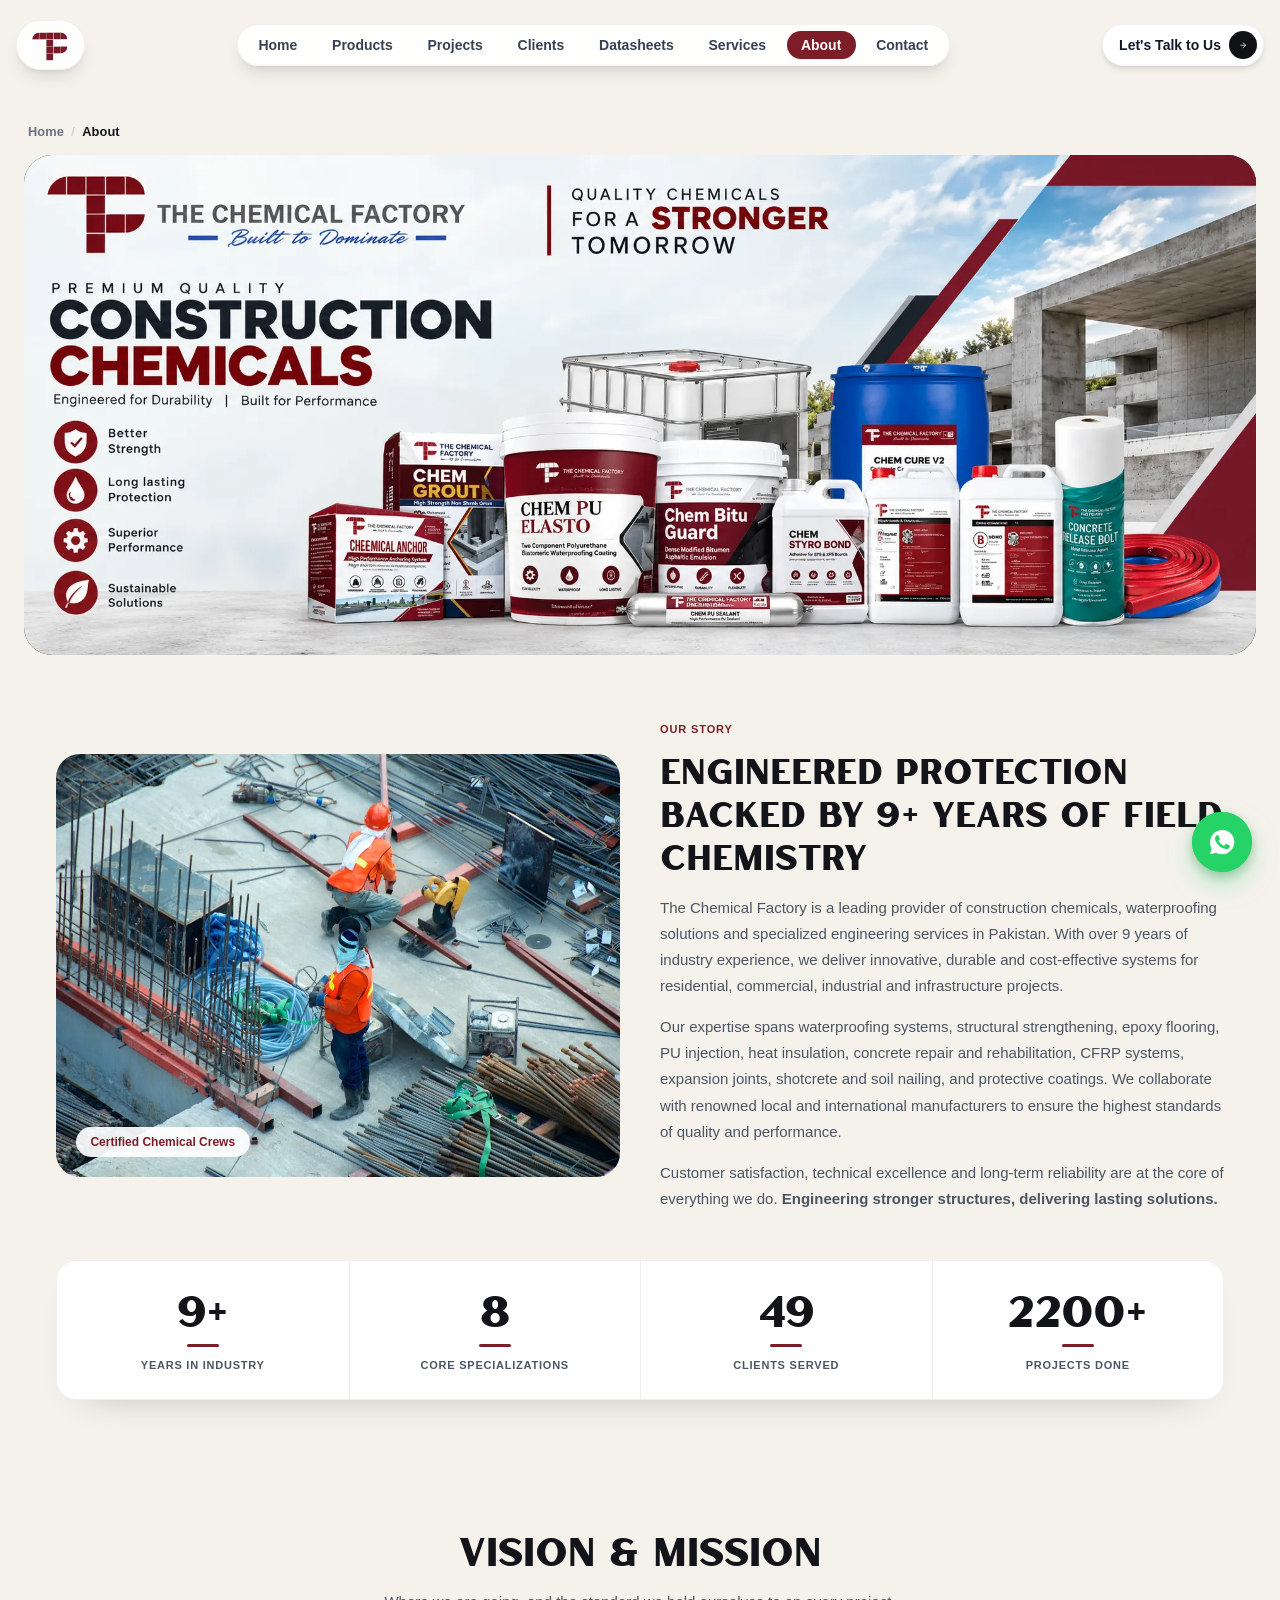
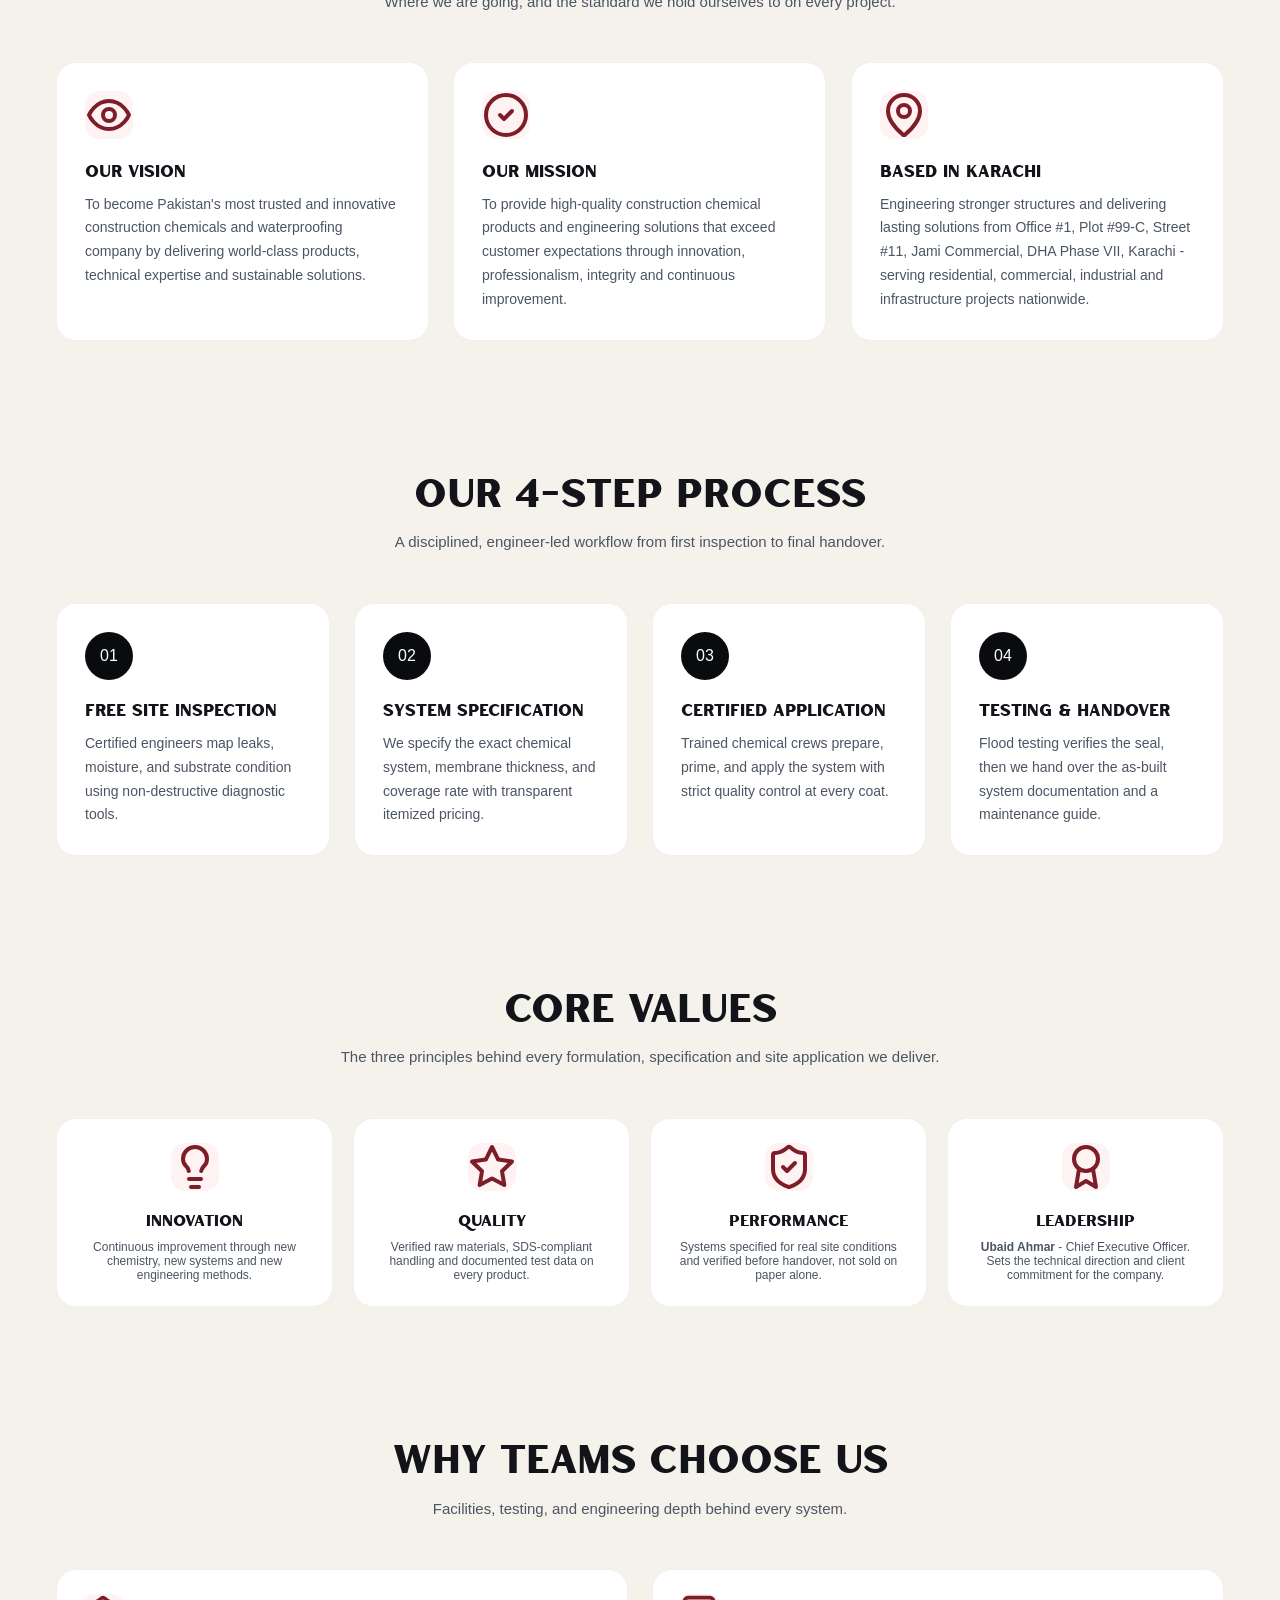
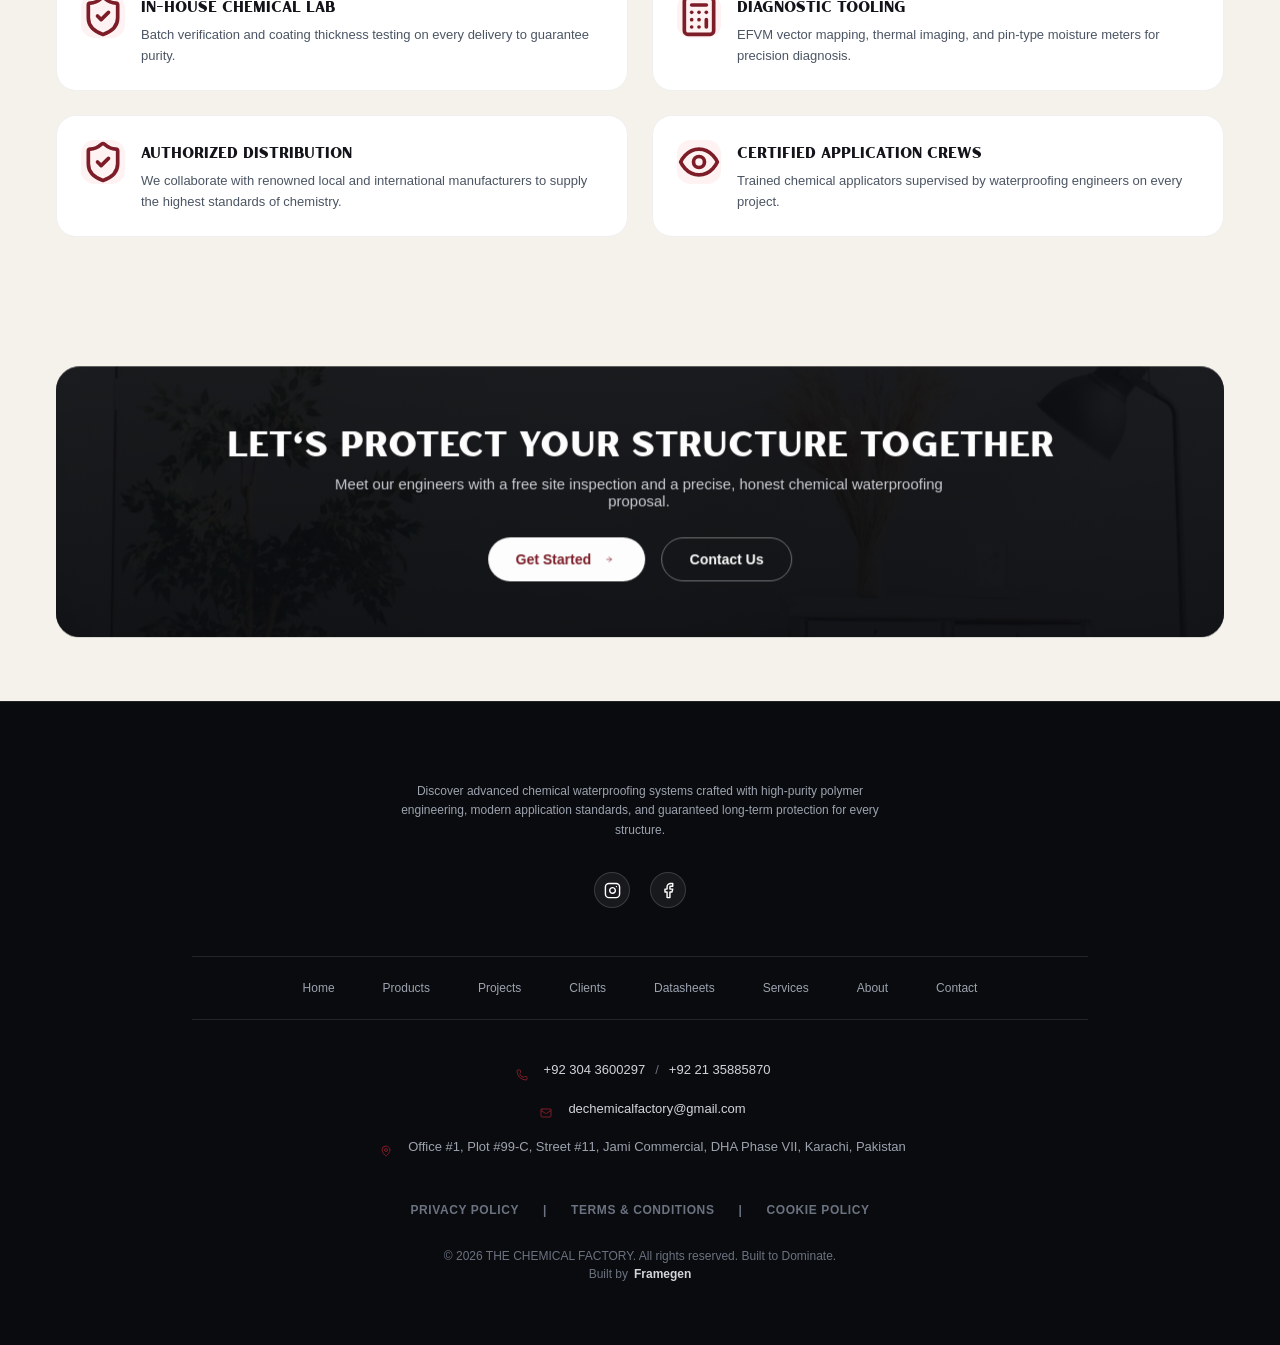
==== commit 804d491a: "Rebuild Projects gallery as bento grid with filters" ====
--- a/about.html
+++ b/about.html
@@ -90,8 +90,8 @@
             <div class="stat-tile__label">Clients Served</div>
           </div>
           <div class="stat-tile">
-            <div class="stat-tile__value">11</div>
-            <div class="stat-tile__label">Product Categories</div>
+            <div class="stat-tile__value">2200+</div>
+            <div class="stat-tile__label">Projects Done</div>
           </div>
         </div>
       </div>
--- a/css/styles.css
+++ b/css/styles.css
@@ -485,18 +485,65 @@
   position: absolute;
   inset: 0;
   width: 100%;
-  height: 140%;
-  top: -20%;
+  /* Taller than the hero and pulled up so the 0.28x downward parallax
+     translate never exposes an edge (see js/main.js hero parallax). */
+  height: 170%;
+  top: -30%;
   z-index: 0;
   pointer-events: none;
   will-change: transform;
+}
+.hero__slider {
+  display: block;
+  width: 100%;
+  height: 100%;
+  overflow: hidden;
+  position: relative;
+}
+.hero__slider-track {
+  position: absolute;
+  inset: 0;
+  width: 100%;
+  height: 100%;
+}
+.hero__slide {
+  position: absolute;
+  inset: 0;
+  width: 100%;
+  height: 100%;
+  overflow: hidden;
+}
+/* <picture> wrapper (mobile <source> swap): block-level so the img's
+   percentage sizes resolve against it and it adds no baseline gap. */
+.hero__slide picture {
+  display: block;
+  width: 100%;
+  height: 100%;
+}
+/* Every slide is stacked; GSAP drives opacity + a slow Ken Burns drift,
+   so the cross-fade is a real transition rather than a hard cut. Without
+   JS the first slide is on top and covers the rest. */
+.hero__slide:not(:first-child) {
+  opacity: 0;
+}
+html.js-hero-slider .hero__slide {
+  opacity: 0;
+  visibility: hidden;
+}
+html.js-hero-slider .hero__slide:first-child {
+  opacity: 1;
+  visibility: visible;
 }
 .hero__bg-img {
   width: 100%;
   height: 100%;
   object-fit: cover;
   opacity: 0.85;
-  transform: scale(1.05);
+  transform-origin: center center;
+  /* The Ken Burns push-in (scale 1 -> 1.05) is driven by GSAP; no CSS
+     transform here so GSAP owns the scale from a clean base. */
+  transform: scale(1);
+  will-change: transform;
 }
 .hero__bg-overlay {
   position: absolute;
@@ -527,7 +574,7 @@
 .hero__watermark-text {
   font-family: var(--font-heading);
   font-weight: 900;
-  font-size: 13vw;
+  font-size: 9vw;
   line-height: 1;
   letter-spacing: -0.04em;
   color: #fff;
@@ -536,26 +583,6 @@
   transform: translateY(-8vh);
   -webkit-mask-image: linear-gradient(to bottom, #000 45%, transparent 98%);
   mask-image: linear-gradient(to bottom, #000 45%, transparent 98%);
-}
-
-.hero__front {
-  position: absolute;
-  z-index: 2;
-  left: 0;
-  right: 0;
-  bottom: 0;
-  width: 100%;
-  height: 75vh;
-  pointer-events: none;
-}
-.hero__front-img {
-  position: absolute;
-  inset: 0;
-  width: 100%;
-  height: 140%;
-  top: -20%;
-  object-fit: cover;
-  will-change: transform;
 }
 
 .hero__content {
@@ -578,7 +605,8 @@
 }
 
 .hero__subtext {
-  max-width: 28rem;
+  width: 28rem;
+  max-width: 100%;
   background: rgba(0, 0, 0, 0.35);
   -webkit-backdrop-filter: blur(14px) saturate(140%) url("#glass-noise");
   backdrop-filter: blur(14px) saturate(140%) url("#glass-noise");
@@ -592,6 +620,65 @@
   font-size: 0.875rem;
   line-height: 1.625;
   font-weight: 400;
+}
+
+/* Hero slider: per-slide copy stack + dots (inside the glass card).
+   Without JS only the first copy shows (`.hero__slide-copy +` rule)
+   and the dots are hidden, so a script failure leaves a static hero.
+   JS adds html.js-hero-slider: copies become a stacked, absolutely
+   positioned block (visibility driven by GSAP) and the dots appear. */
+.hero__slide-copy + .hero__slide-copy {
+  display: none;
+}
+html.js-hero-slider .hero__slide-copies {
+  position: relative;
+}
+html.js-hero-slider .hero__slide-copy {
+  display: block;
+  position: absolute;
+  top: 0;
+  left: 0;
+  right: 0;
+  margin: 0;
+}
+.hero__slider-dots {
+  display: none;
+  align-items: center;
+  gap: 0.5rem;
+  margin-top: 0.85rem;
+}
+html.js-hero-slider .hero__slider-dots {
+  display: flex;
+}
+.hero__slider-dot {
+  position: relative;
+  width: 2rem;
+  height: 2rem;
+  padding: 0;
+  border: 0;
+  background: transparent;
+  display: flex;
+  align-items: center;
+  justify-content: center;
+  border-radius: 9999px;
+}
+.hero__slider-dot::before {
+  content: '';
+  width: 0.5rem;
+  height: 0.5rem;
+  border-radius: 9999px;
+  background: rgba(255, 255, 255, 0.35);
+  transition: background 0.3s, width 0.3s;
+}
+.hero__slider-dot:hover::before {
+  background: rgba(255, 255, 255, 0.75);
+}
+.hero__slider-dot.is-active::before {
+  width: 1.375rem;
+  background: var(--burgundy);
+}
+.hero__slider-dot:focus-visible {
+  outline: 2px solid rgba(255, 255, 255, 0.9);
 }
 
 .hero__right {
@@ -2766,10 +2853,34 @@
   [data-reveal],
   [data-hero],
   .hero__watermark,
-  .hero__front-img {
+  .hero__front-img,
+  .hero__slide-copy {
     opacity: 1 !important;
     transform: none !important;
     visibility: visible !important;
+  }
+  /* Reduced motion: no autoplay, no cross-fade, no Ken Burns. Only the
+     first slide stays visible and only the first copy shows. */
+  .hero__slide {
+    opacity: 0 !important;
+    transform: none !important;
+    visibility: hidden !important;
+  }
+  .hero__slide:first-child {
+    opacity: 1 !important;
+    visibility: visible !important;
+  }
+  .hero__bg-img {
+    transform: none !important;
+  }
+  html.js-hero-slider .hero__slide-copy {
+    position: static !important;
+  }
+  .hero__slide-copy + .hero__slide-copy {
+    display: none !important;
+  }
+  .hero__slider-dots {
+    display: none !important;
   }
 
   /* Nothing should be able to strand the page behind the preloader. */
@@ -2901,7 +3012,7 @@
     font-size: 4.5rem;
   }
   .hero__watermark-text {
-    font-size: 11vw;
+    font-size: 8.5vw;
   }
   .hero {
     padding-left: 2rem;
@@ -3144,6 +3255,7 @@
     padding-bottom: 1rem;
   }
   .hero__subtext {
+    width: 100%;
     max-width: none;
     background: rgba(0, 0, 0, 0.45);
     -webkit-backdrop-filter: blur(6px) url("#glass-noise");
@@ -3158,12 +3270,19 @@
     filter: none;
   }
   .hero__watermark-text {
-    font-size: 16.5vw;
+    font-size: 14vw;
     white-space: normal;
     text-align: center;
-    transform: translateY(-17vh);
+    transform: translateY(-22vh);
     -webkit-mask-image: linear-gradient(to bottom, #000 68%, rgba(0, 0, 0, 0.25) 100%);
     mask-image: linear-gradient(to bottom, #000 68%, rgba(0, 0, 0, 0.25) 100%);
+  }
+  .hero__slider-dots {
+    margin-top: 0.6rem;
+  }
+  .hero__slider-dot {
+    width: 2.25rem;
+    height: 2.25rem;
   }
   .btn-hero-cta {
     background: var(--burgundy);
@@ -3182,10 +3301,11 @@
     background: #fff;
     color: var(--burgundy);
   }
+  /* Mobile: feature pills hidden — the description card and the Get
+     Started button (the .hero__row) drop to the bottom of the hero
+     (.hero__content is bottom-anchored via margin-top: auto). */
   .hero__features {
-    grid-template-columns: repeat(2, minmax(0, 1fr));
-    gap: 0.5rem;
-    padding-top: 0.75rem;
+    display: none;
   }
   .feature {
     background: #fff;
--- a/css/pages.css
+++ b/css/pages.css
@@ -513,40 +513,87 @@
 .quote-feature__text { font-size: 0.8125rem; color: var(--gray-600); margin-top: 0.3rem; line-height: 1.6; }
 
 /* ---------- Bento projects grid (projects page) ----------
-   Cards are pure media tiles (no captions): the ratio lives on the card, the
-   photo/video fills it with object-fit: cover. Span classes keep every row
-   summing to 12 columns at lg, so the rows line up like a bento. */
-body[data-page="projects"] .projects__grid { gap: 1rem; align-items: start; }
-body[data-page="projects"] .project-card { aspect-ratio: 4 / 3; }
-body[data-page="projects"] .project-card--port { aspect-ratio: 3 / 4; }
-body[data-page="projects"] .project-card > img,
-body[data-page="projects"] .project-card > video {
+   True bento grid: 12 cols x 72px rows on desktop, explicit placements.
+   Blocks of 4 tiles alternate templates A and B with no empty cells.
+   Tablet (640-1023px): 6 cols. Mobile (<640px): 2 cols, 64px rows. */
+.bento {
+  display: grid;
+  grid-template-columns: repeat(12, 1fr);
+  grid-auto-rows: 72px;
+  gap: 0.75rem;
+}
+.bento .project-card {
+  width: 100%;
+  height: 100%;
+  position: relative;
+  overflow: hidden;
+  border-radius: 1rem;
+  /* transition for filter re-pack */
+  transition: opacity 250ms ease, transform 250ms ease;
+}
+.bento .project-card > img,
+.bento .project-card > video {
   position: absolute;
   inset: 0;
   width: 100%;
   height: 100%;
-  aspect-ratio: auto;
   object-fit: cover;
-  transition: transform 0.7s;
-}
-body[data-page="projects"] .project-card > video { display: block; background: var(--ink); }
-body[data-page="projects"] .project-card:hover > img,
-body[data-page="projects"] .project-card:hover > video { transform: scale(1.05); }
-body[data-page="projects"] .project-card__top { justify-content: flex-end; }
-body[data-page="projects"] .project-card__eye { opacity: 1; }
-body[data-page="projects"] .project-card__eye svg { width: 1.125rem; height: 1.125rem; }
-body[data-page="projects"] .project-card--video .project-card__eye { color: #fff; }
-@media (min-width: 768px) {
-  body[data-page="projects"] .projects__grid { grid-template-columns: repeat(12, minmax(0, 1fr)); }
-  body[data-page="projects"] .project-card.m6 { grid-column: span 6; }
-}
-@media (min-width: 1024px) {
-  body[data-page="projects"] .projects__grid { gap: 1.25rem; }
-  body[data-page="projects"] .project-card.b4 { grid-column: span 4; aspect-ratio: 3 / 4; }
-  body[data-page="projects"] .project-card.b5 { grid-column: span 5; aspect-ratio: 5 / 4; }
-  body[data-page="projects"] .project-card.b6 { grid-column: span 6; aspect-ratio: 3 / 2; }
-  body[data-page="projects"] .project-card.b7 { grid-column: span 7; aspect-ratio: 7 / 4; }
-  body[data-page="projects"] .project-card.b8 { grid-column: span 8; aspect-ratio: 3 / 2; }
+  object-position: center 40%;
+  transition: transform 900ms ease;
+  z-index: 0;
+}
+.bento .project-card:hover > img,
+.bento .project-card:hover > video { transform: scale(1.05); }
+.bento .project-card__bottom {
+  position: absolute;
+  left: 0.75rem;
+  right: auto;
+  bottom: 0.75rem;
+  z-index: 2;
+  display: flex;
+  flex-direction: column;
+  gap: 0.125rem;
+  padding: 0.5rem 0.875rem;
+  border-radius: 999px;
+  background: rgba(255, 255, 255, 0.95);
+  backdrop-filter: blur(8px);
+  -webkit-backdrop-filter: blur(8px);
+  box-shadow: 0 10px 30px rgba(0, 0, 0, 0.25);
+  max-width: calc(100% - 1.5rem);
+}
+.bento .project-card__title {
+  color: var(--burgundy);
+  font-weight: 600;
+  font-size: 0.9rem;
+  margin: 0;
+  white-space: nowrap;
+  overflow: hidden;
+  text-overflow: ellipsis;
+}
+.bento .project-card__loc {
+  color: #111;
+  font-size: 0.8rem;
+  margin: 0;
+  white-space: nowrap;
+  overflow: hidden;
+  text-overflow: ellipsis;
+}
+.bento .project-card > video { display: block; background: var(--ink); }
+.bento .project-card__top { justify-content: flex-end; }
+.bento .project-card__eye { opacity: 1; }
+.bento .project-card__eye svg { width: 1.125rem; height: 1.125rem; }
+.bento .project-card--video .project-card__eye { color: #fff; }
+
+/* Tablet: 6 columns, 72px rows */
+@media (min-width: 640px) and (max-width: 1023px) {
+  .bento { grid-template-columns: repeat(6, 1fr); }
+}
+/* Mobile: 2 columns, 64px rows */
+@media (max-width: 639px) {
+  .bento {
+    grid-template-columns: repeat(2, 1fr);
+    grid-auto-rows: 64px;
+  }
 }
 
 /* ---------- Projects page media lightbox ---------- */
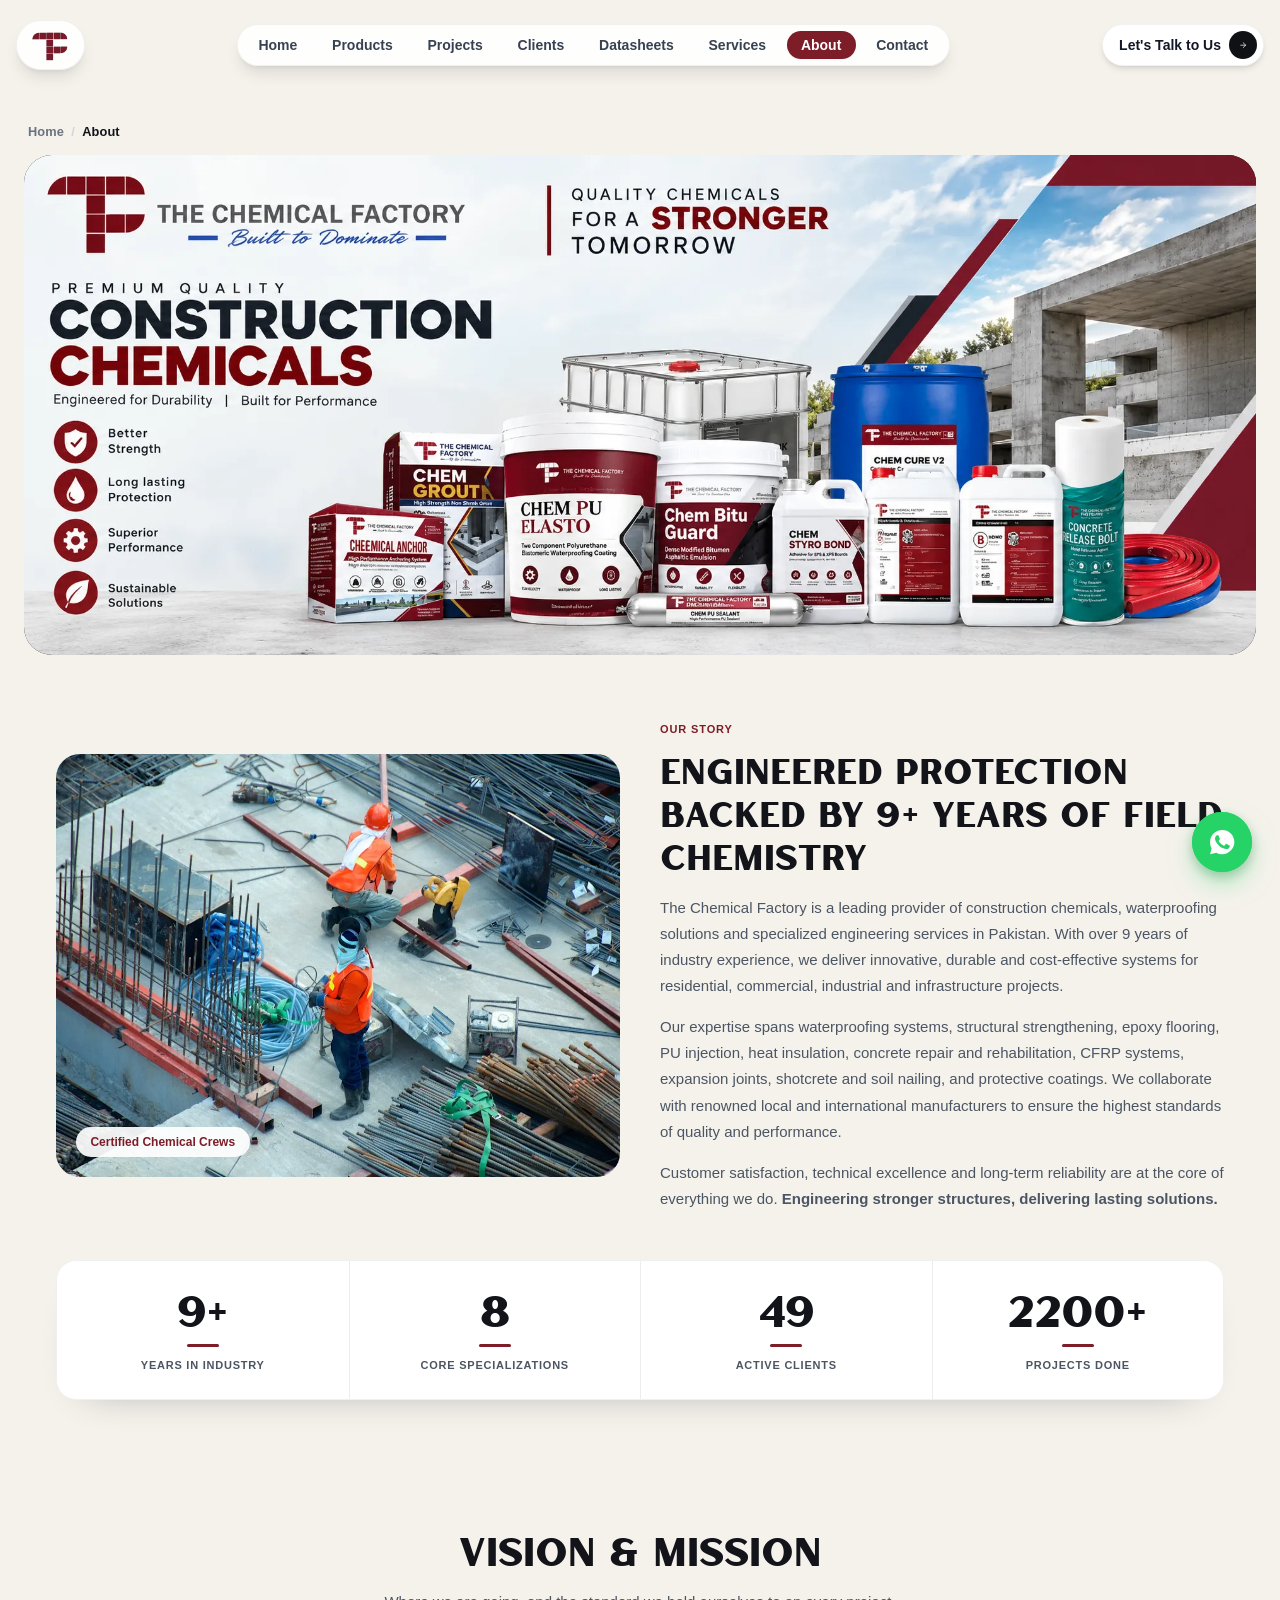
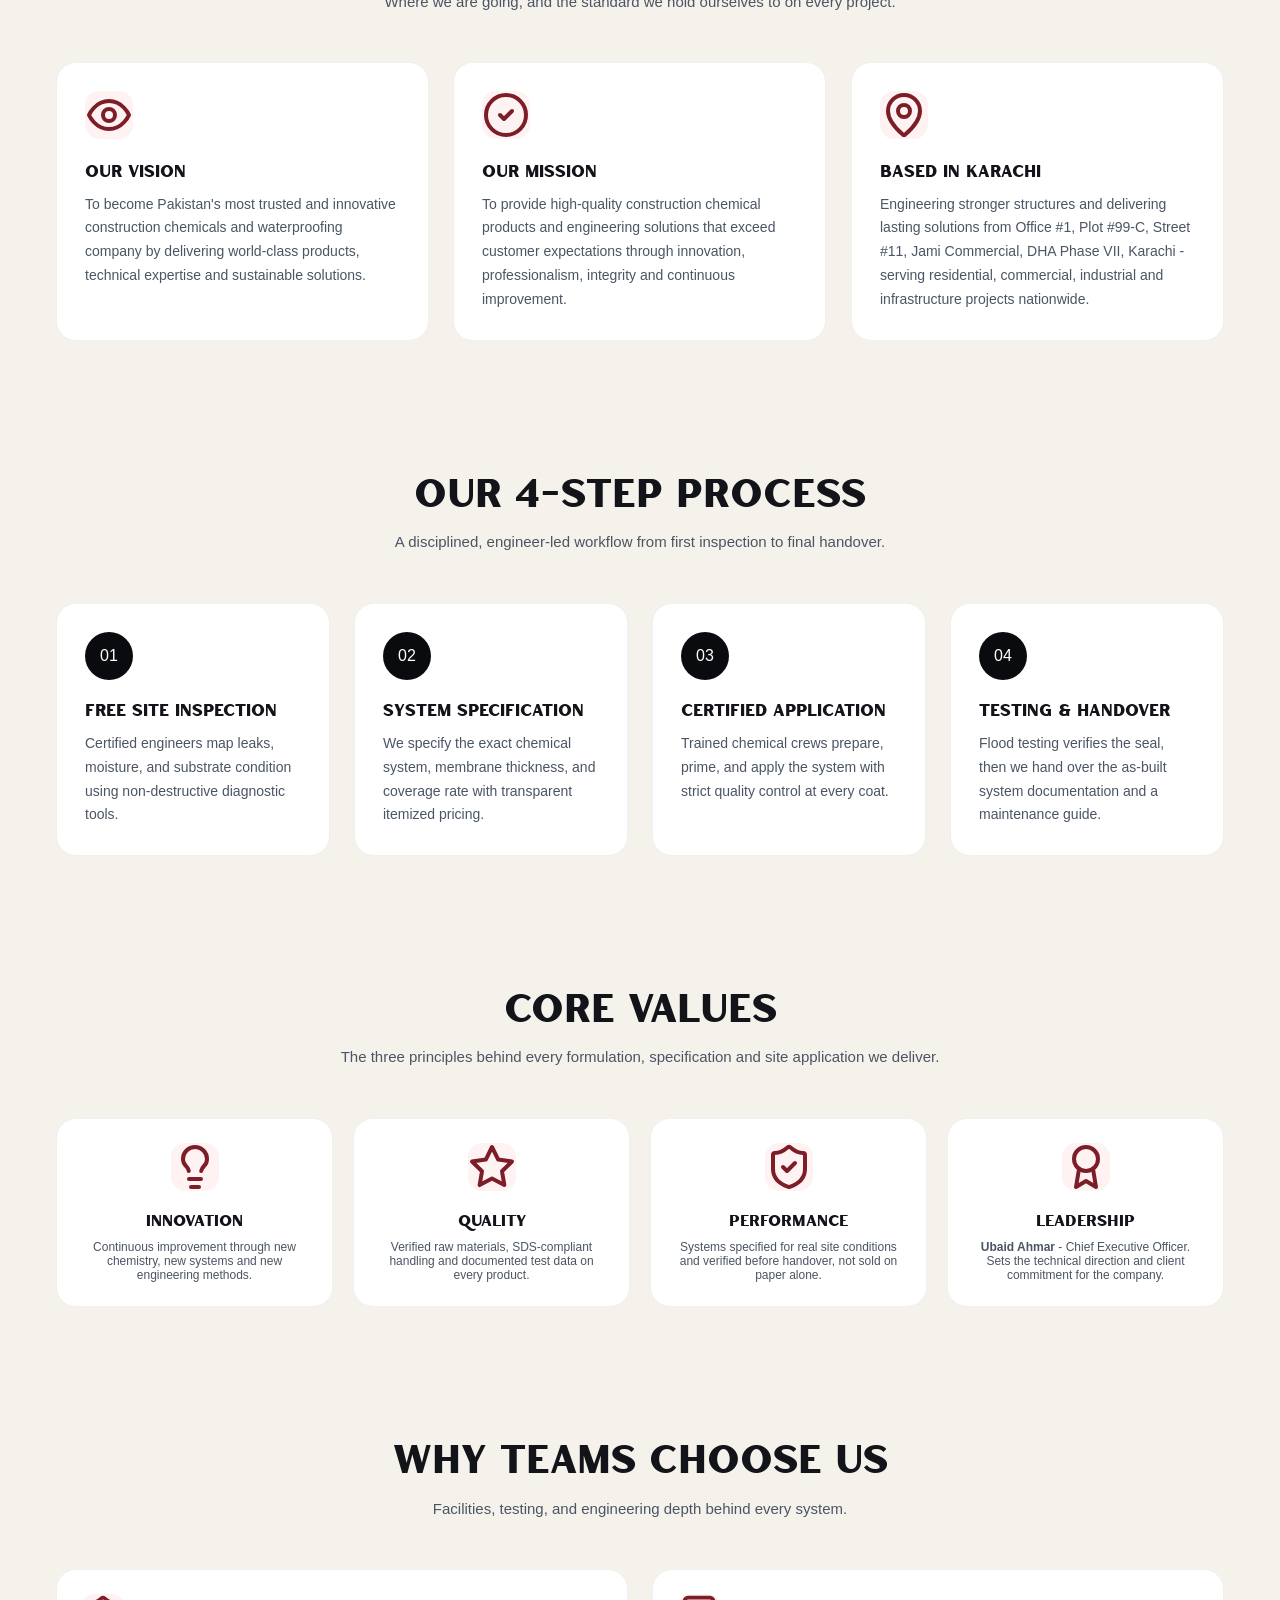
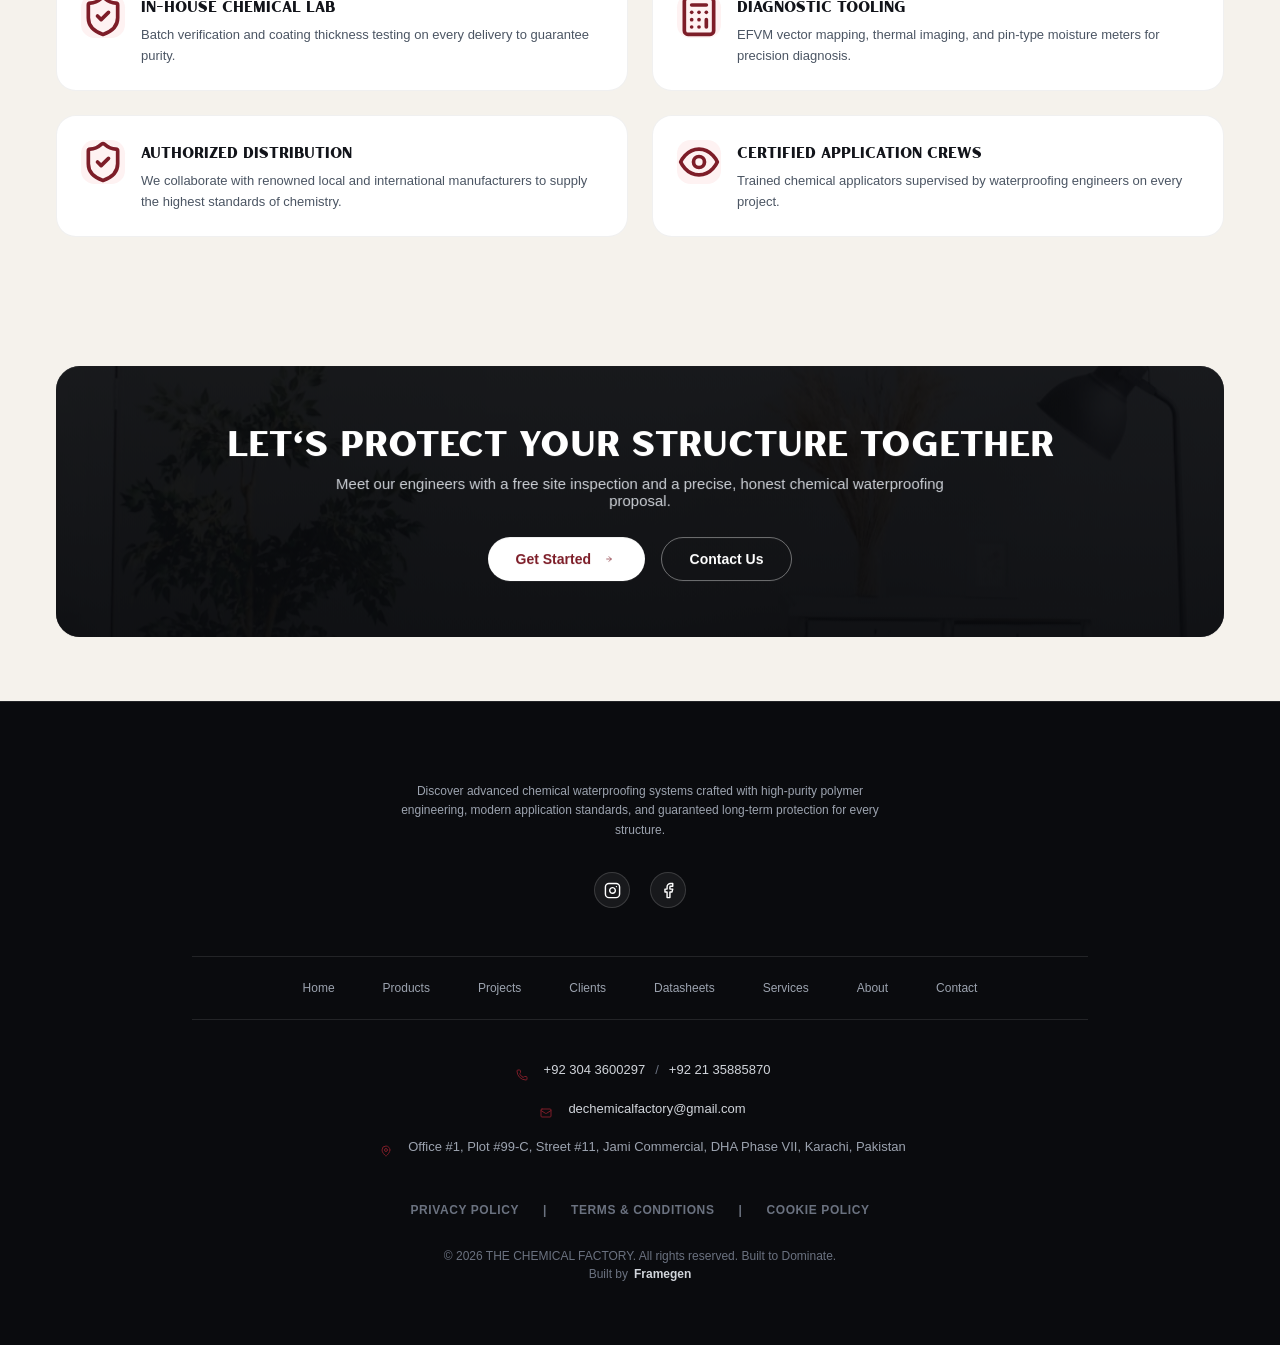
==== commit 8b65edb5: "Rename 'Clients Served' stat label to 'Active Clients'" ====
--- a/about.html
+++ b/about.html
@@ -87,7 +87,7 @@
           </div>
           <div class="stat-tile">
             <div class="stat-tile__value">49</div>
-            <div class="stat-tile__label">Clients Served</div>
+            <div class="stat-tile__label">Active Clients</div>
           </div>
           <div class="stat-tile">
             <div class="stat-tile__value">2200+</div>
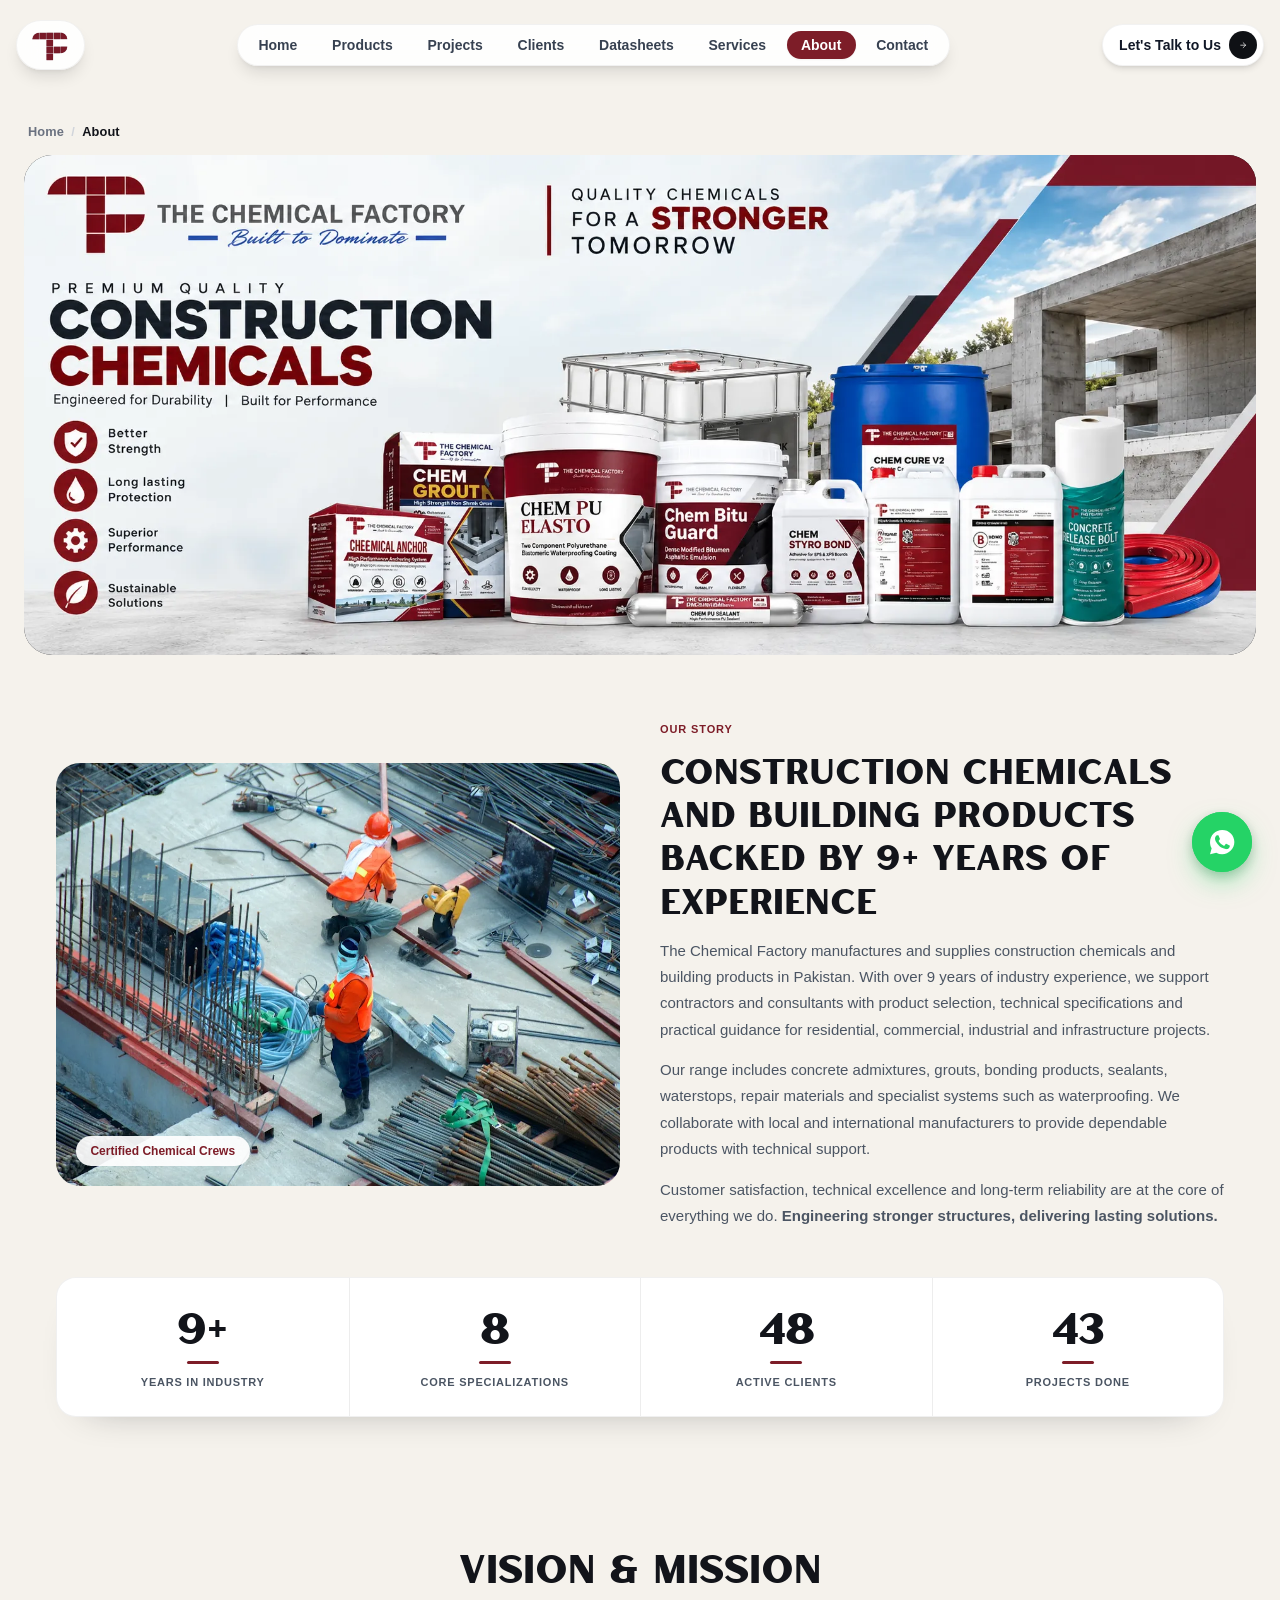
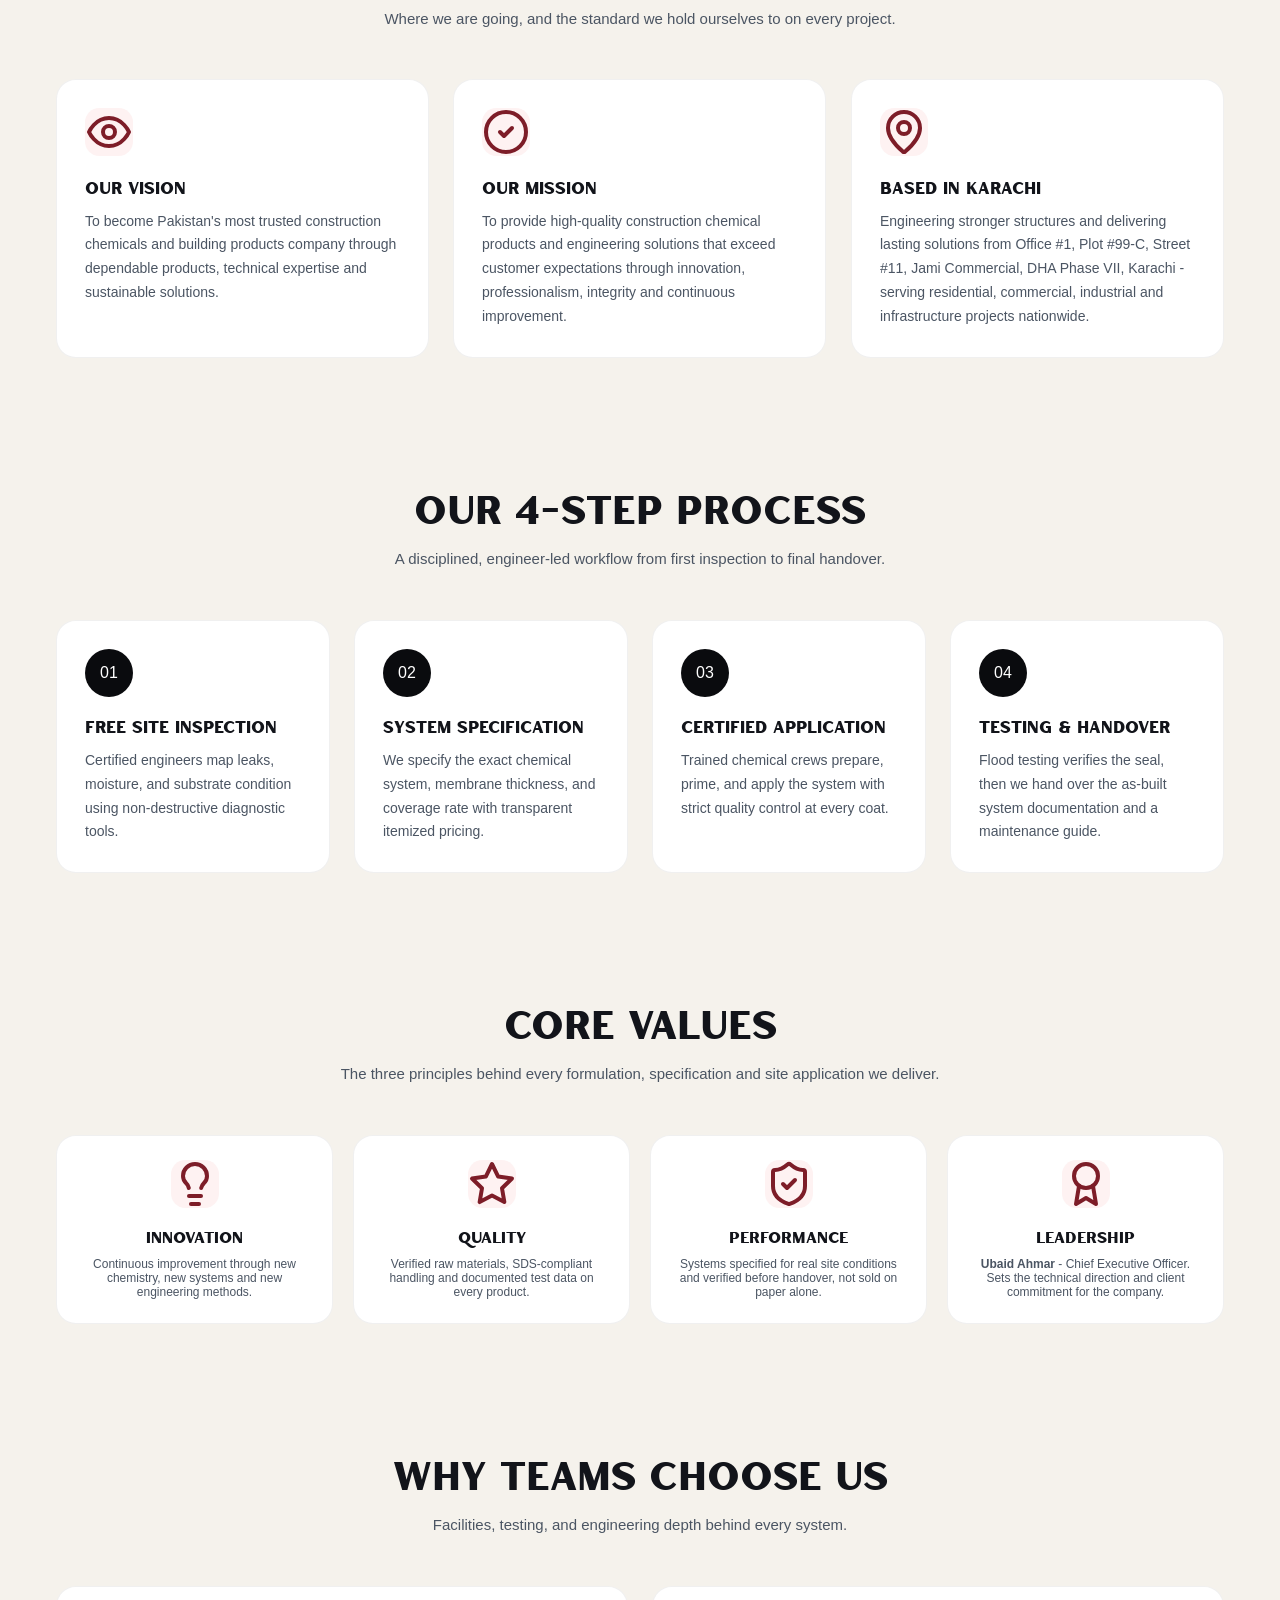
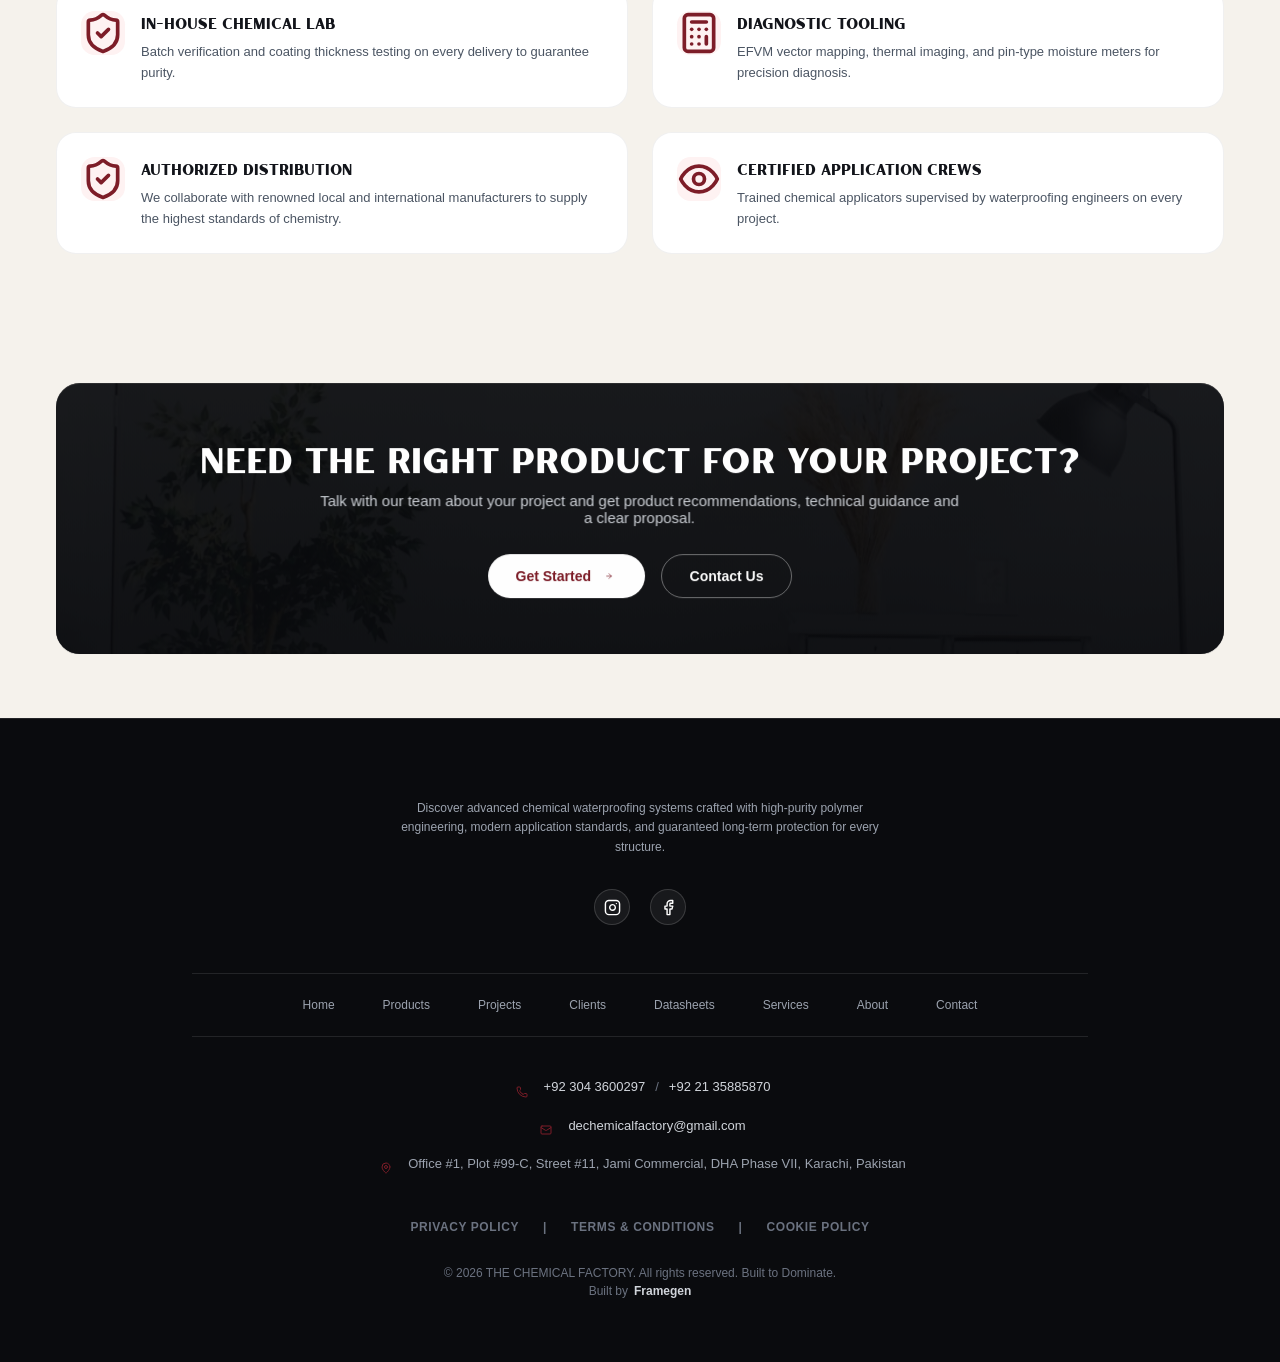
==== commit 5f245879: "Update site positioning and copy Co-authored-by: Copilot <223556219+Copilot@users.noreply.github.com" ====
--- a/about.html
+++ b/about.html
@@ -5,21 +5,21 @@
     <meta name="viewport" content="width=device-width, initial-scale=1.0" />
     <meta http-equiv="Content-Security-Policy" content="default-src 'self'; script-src 'self'; style-src 'self' 'unsafe-inline' https://fonts.googleapis.com; font-src 'self' https://fonts.gstatic.com; img-src 'self' data:; connect-src 'self'; frame-src https://www.google.com https://www.youtube-nocookie.com; object-src 'none'; base-uri 'self'; form-action 'self'" />
     <meta name="referrer" content="strict-origin-when-cross-origin" />
-    <title>About Us - THE CHEMICAL FACTORY</title>
+    <title>About Us | Construction Chemicals &amp; Building Products | THE CHEMICAL FACTORY</title>
       <!-- SEO (Phase 3.4) -->
-      <meta name="description" content="Founded in 2016, The Chemical Factory manufactures waterproofing and construction chemicals in Karachi, Pakistan, supplying contractors and consultants nationwide." />
+      <meta name="description" content="Founded in 2016, The Chemical Factory manufactures and supplies construction chemicals and building products from Karachi, Pakistan, with technical support nationwide." />
       <meta name="robots" content="index, follow, max-image-preview:large" />
       <meta property="og:type" content="website" />
       <meta property="og:site_name" content="The Chemical Factory" />
-      <meta property="og:title" content="About Us - THE CHEMICAL FACTORY" />
-      <meta property="og:description" content="Founded in 2016, The Chemical Factory manufactures waterproofing and construction chemicals in Karachi, Pakistan, supplying contractors and consultants nationwide." />
+      <meta property="og:title" content="About Us | Construction Chemicals &amp; Building Products | THE CHEMICAL FACTORY" />
+      <meta property="og:description" content="Founded in 2016, The Chemical Factory manufactures and supplies construction chemicals and building products from Karachi, Pakistan, with technical support nationwide." />
       <meta property="og:image" content="https://the-chemical-factory.vercel.app/images/technician.webp" />
-      <meta property="og:image:alt" content="About Us - THE CHEMICAL FACTORY" />
+      <meta property="og:image:alt" content="About Us | Construction Chemicals &amp; Building Products | THE CHEMICAL FACTORY" />
       <link rel="canonical" href="https://the-chemical-factory.vercel.app/about" />
       <meta property="og:url" content="https://the-chemical-factory.vercel.app/about" />
       <meta name="twitter:card" content="summary_large_image" />
-      <meta name="twitter:title" content="About Us - THE CHEMICAL FACTORY" />
-      <meta name="twitter:description" content="Founded in 2016, The Chemical Factory manufactures waterproofing and construction chemicals in Karachi, Pakistan, supplying contractors and consultants nationwide." />
+      <meta name="twitter:title" content="About Us | Construction Chemicals &amp; Building Products | THE CHEMICAL FACTORY" />
+      <meta name="twitter:description" content="Founded in 2016, The Chemical Factory manufactures and supplies construction chemicals and building products from Karachi, Pakistan, with technical support nationwide." />
       <meta name="twitter:image" content="https://the-chemical-factory.vercel.app/images/technician.webp" />
     <link rel="stylesheet" href="css/styles.css">
     <link rel="stylesheet" href="css/icons-anim.css">
@@ -57,17 +57,16 @@
           </div>
           <div data-reveal>
             <span class="story__eyebrow">Our Story</span>
-            <h2 class="story__title">Engineered Protection Backed by 9+ Years of Field Chemistry</h2>
+            <h2 class="story__title">Construction Chemicals and Building Products Backed by 9+ Years of Experience</h2>
             <p class="story__text">
-              The Chemical Factory is a leading provider of construction chemicals, waterproofing solutions and
-              specialized engineering services in Pakistan. With over 9 years of industry experience, we deliver
-              innovative, durable and cost-effective systems for residential, commercial, industrial and infrastructure projects.
+              The Chemical Factory manufactures and supplies construction chemicals and building products in Pakistan.
+              With over 9 years of industry experience, we support contractors and consultants with product selection,
+              technical specifications and practical guidance for residential, commercial, industrial and infrastructure projects.
             </p>
             <p class="story__text">
-              Our expertise spans waterproofing systems, structural strengthening, epoxy flooring, PU injection, heat
-              insulation, concrete repair and rehabilitation, CFRP systems, expansion joints, shotcrete and soil nailing,
-              and protective coatings. We collaborate with renowned local and international manufacturers to ensure the
-              highest standards of quality and performance.
+              Our range includes concrete admixtures, grouts, bonding products, sealants, waterstops, repair materials
+              and specialist systems such as waterproofing. We collaborate with local and international manufacturers
+              to provide dependable products with technical support.
             </p>
             <p class="story__text">
               Customer satisfaction, technical excellence and long-term reliability are at the core of everything we do.
@@ -86,11 +85,11 @@
             <div class="stat-tile__label">Core Specializations</div>
           </div>
           <div class="stat-tile">
-            <div class="stat-tile__value">49</div>
+            <div class="stat-tile__value">48</div>
             <div class="stat-tile__label">Active Clients</div>
           </div>
           <div class="stat-tile">
-            <div class="stat-tile__value">2200+</div>
+            <div class="stat-tile__value">43</div>
             <div class="stat-tile__label">Projects Done</div>
           </div>
         </div>
@@ -112,7 +111,7 @@
             </div>
             <h3 class="mission-card__title">Our Vision</h3>
             <p class="mission-card__text">
-              To become Pakistan's most trusted and innovative construction chemicals and waterproofing company by delivering world-class products, technical expertise and sustainable solutions.
+              To become Pakistan's most trusted construction chemicals and building products company through dependable products, technical expertise and sustainable solutions.
             </p>
           </div>
           <div class="mission-card" data-reveal>
@@ -268,9 +267,9 @@
         <div class="cta-band" data-reveal>
           <div class="cta-band__bg"><img src="images/flat-roof.webp" alt="" width="1200" height="801" loading="lazy" decoding="async"></div>
           <div class="cta-band__box">
-            <h2 class="cta-band__title">Let's Protect Your Structure Together</h2>
+            <h2 class="cta-band__title">Need the Right Product for Your Project?</h2>
             <p class="cta-band__sub">
-              Meet our engineers with a free site inspection and a precise, honest chemical waterproofing proposal.
+              Talk with our team about your project and get product recommendations, technical guidance and a clear proposal.
             </p>
             <div class="cta-band__actions">
               <button type="button" class="btn-white js-open-quote"><span>Get Started</span><span data-icon="arrow-right"></span></button>
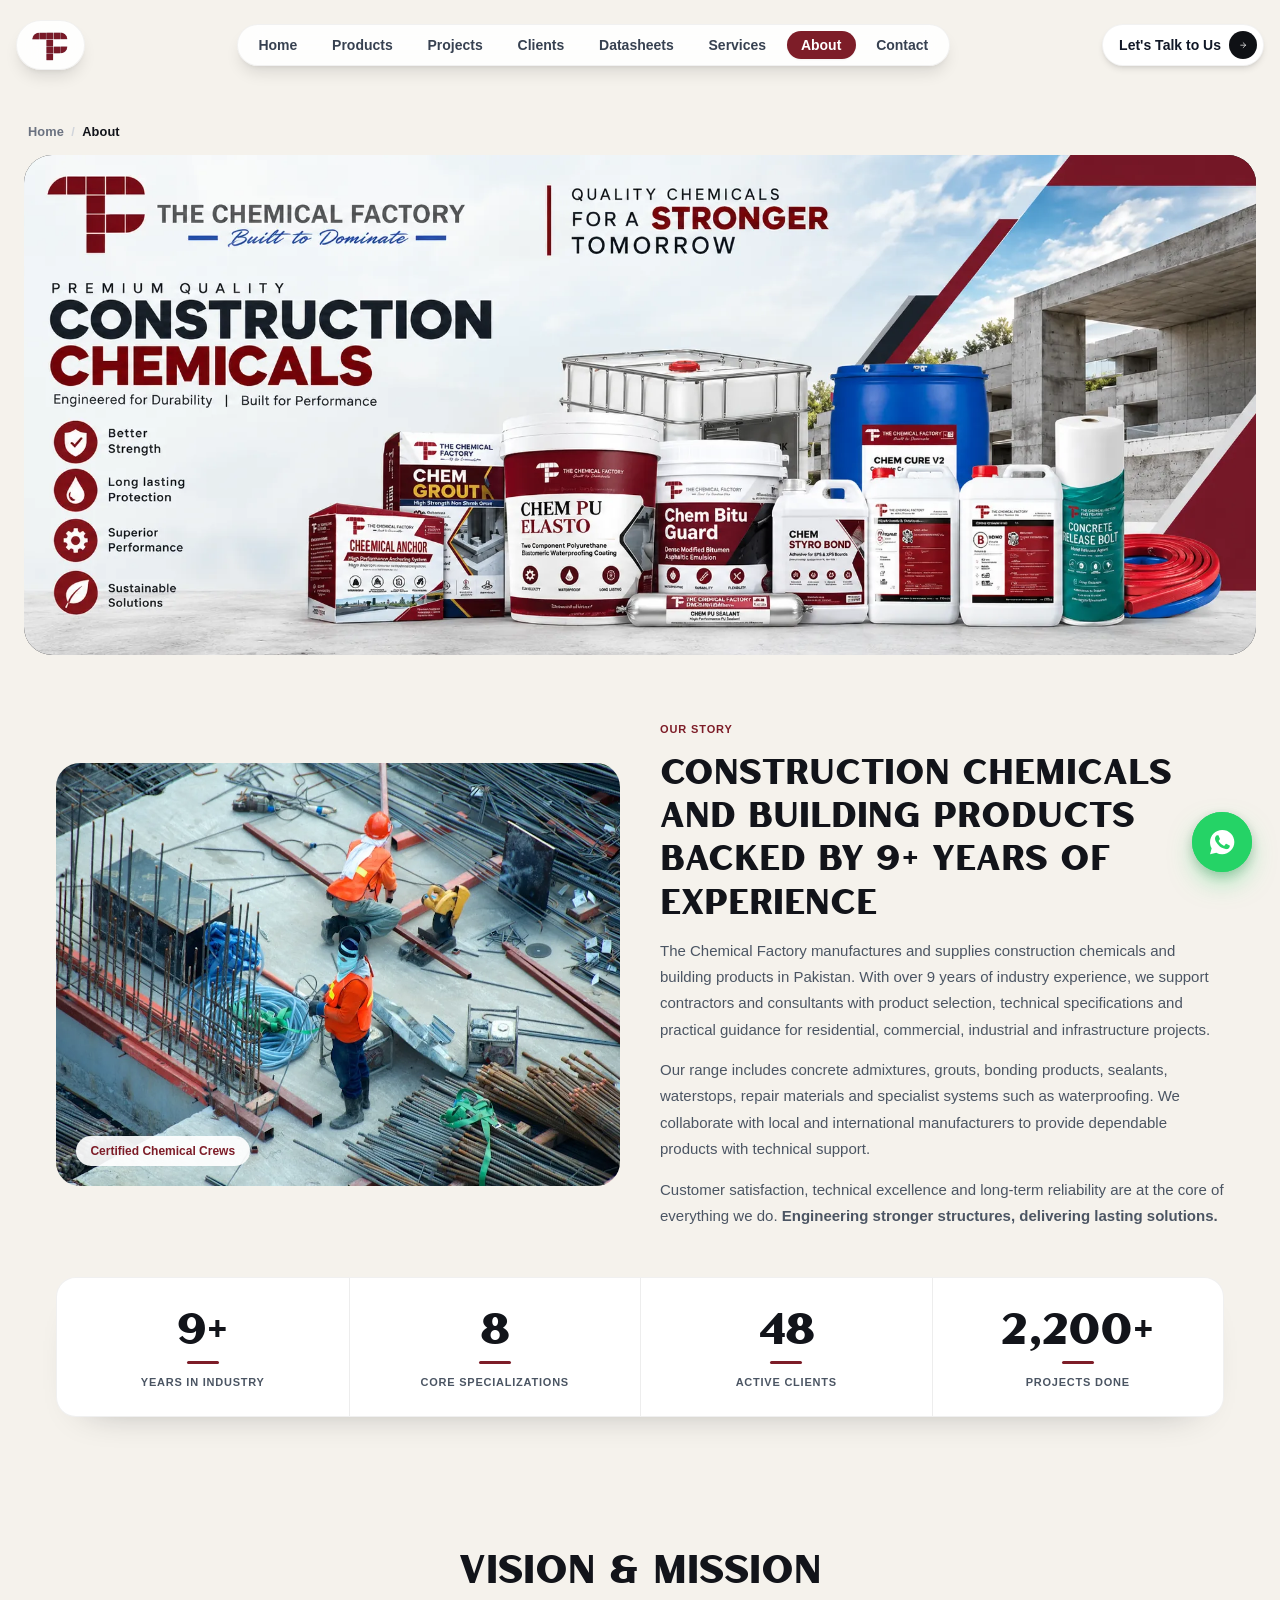
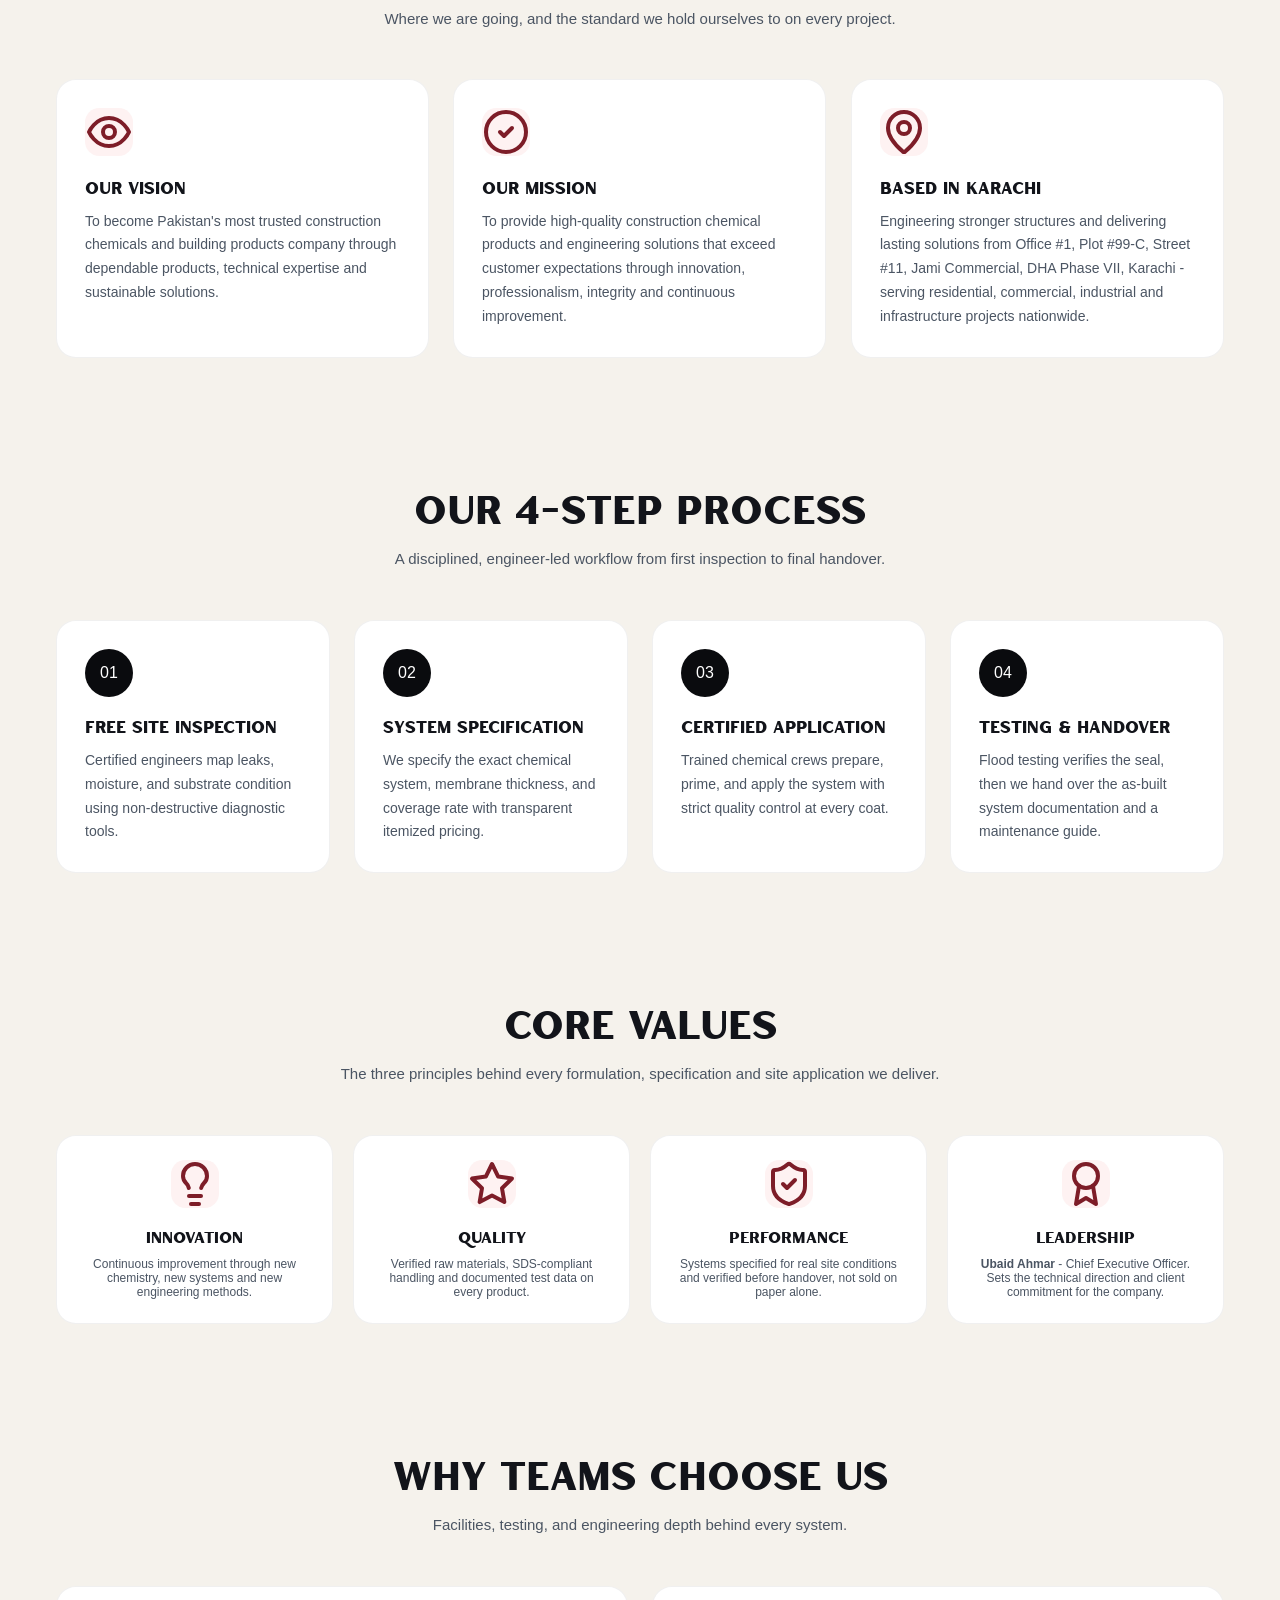
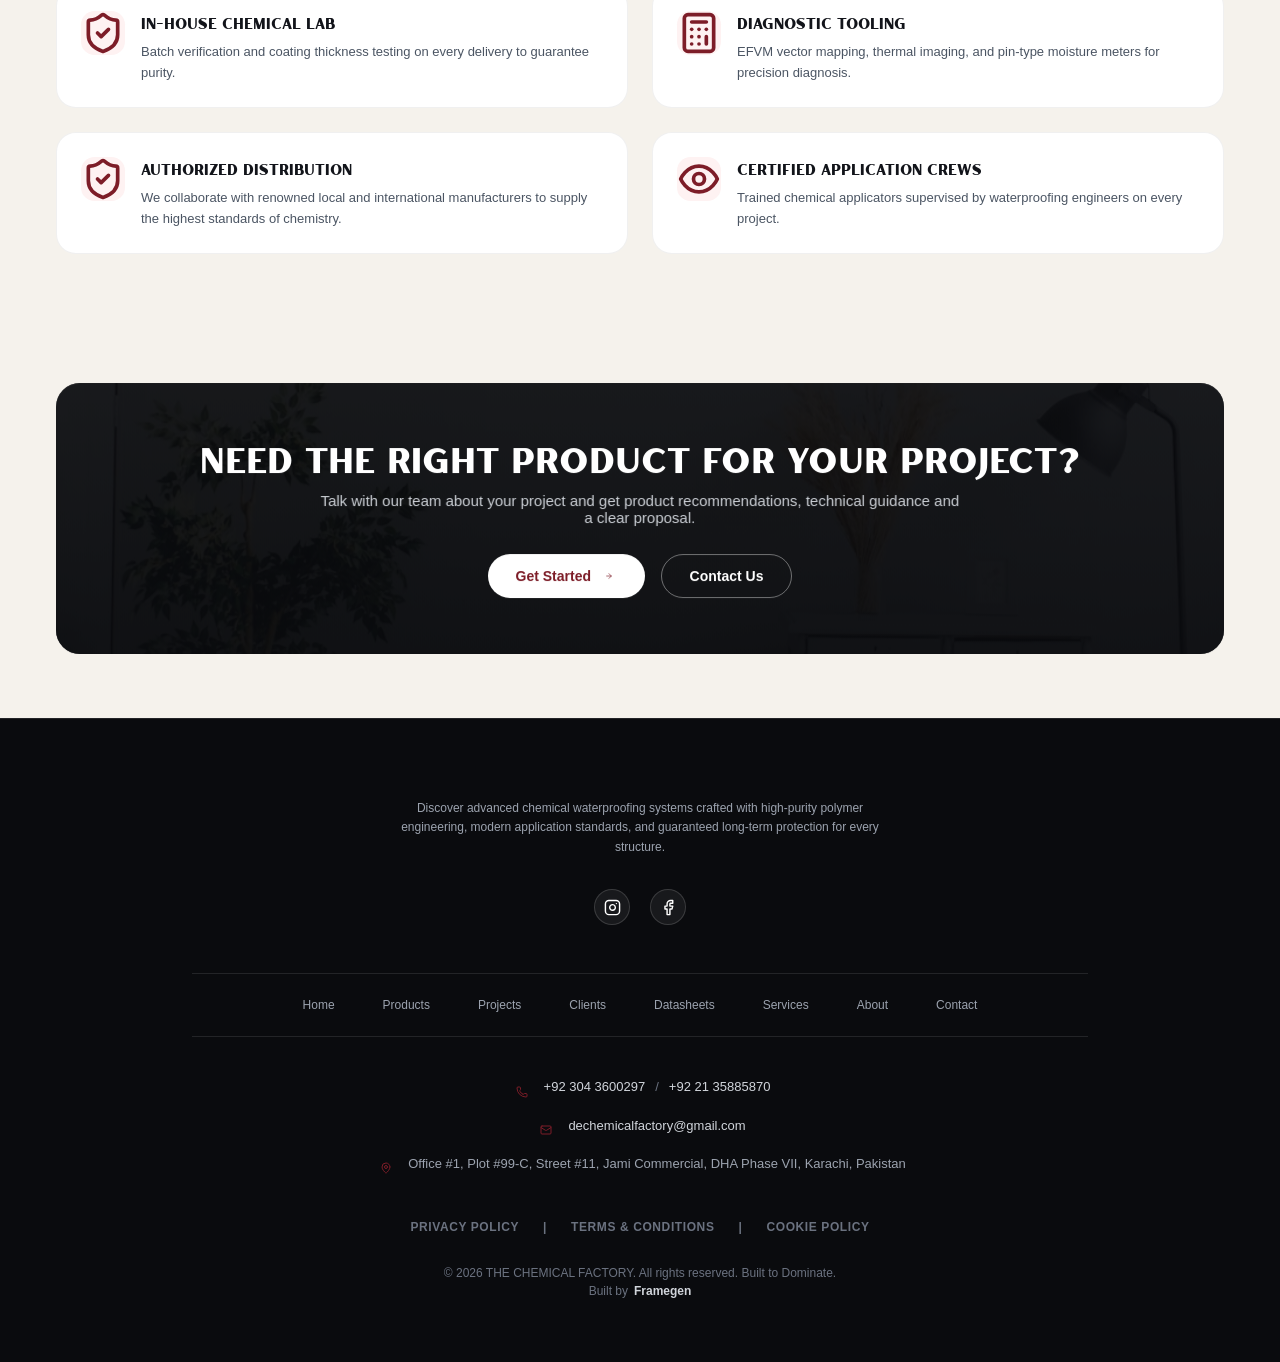
==== commit bce6b4d1: "Update delivered project count Co-authored-by: Copilot <223556219+Copilot@users.noreply.github.com>" ====
--- a/about.html
+++ b/about.html
@@ -89,7 +89,7 @@
             <div class="stat-tile__label">Active Clients</div>
           </div>
           <div class="stat-tile">
-            <div class="stat-tile__value">43</div>
+            <div class="stat-tile__value">2,200+</div>
             <div class="stat-tile__label">Projects Done</div>
           </div>
         </div>
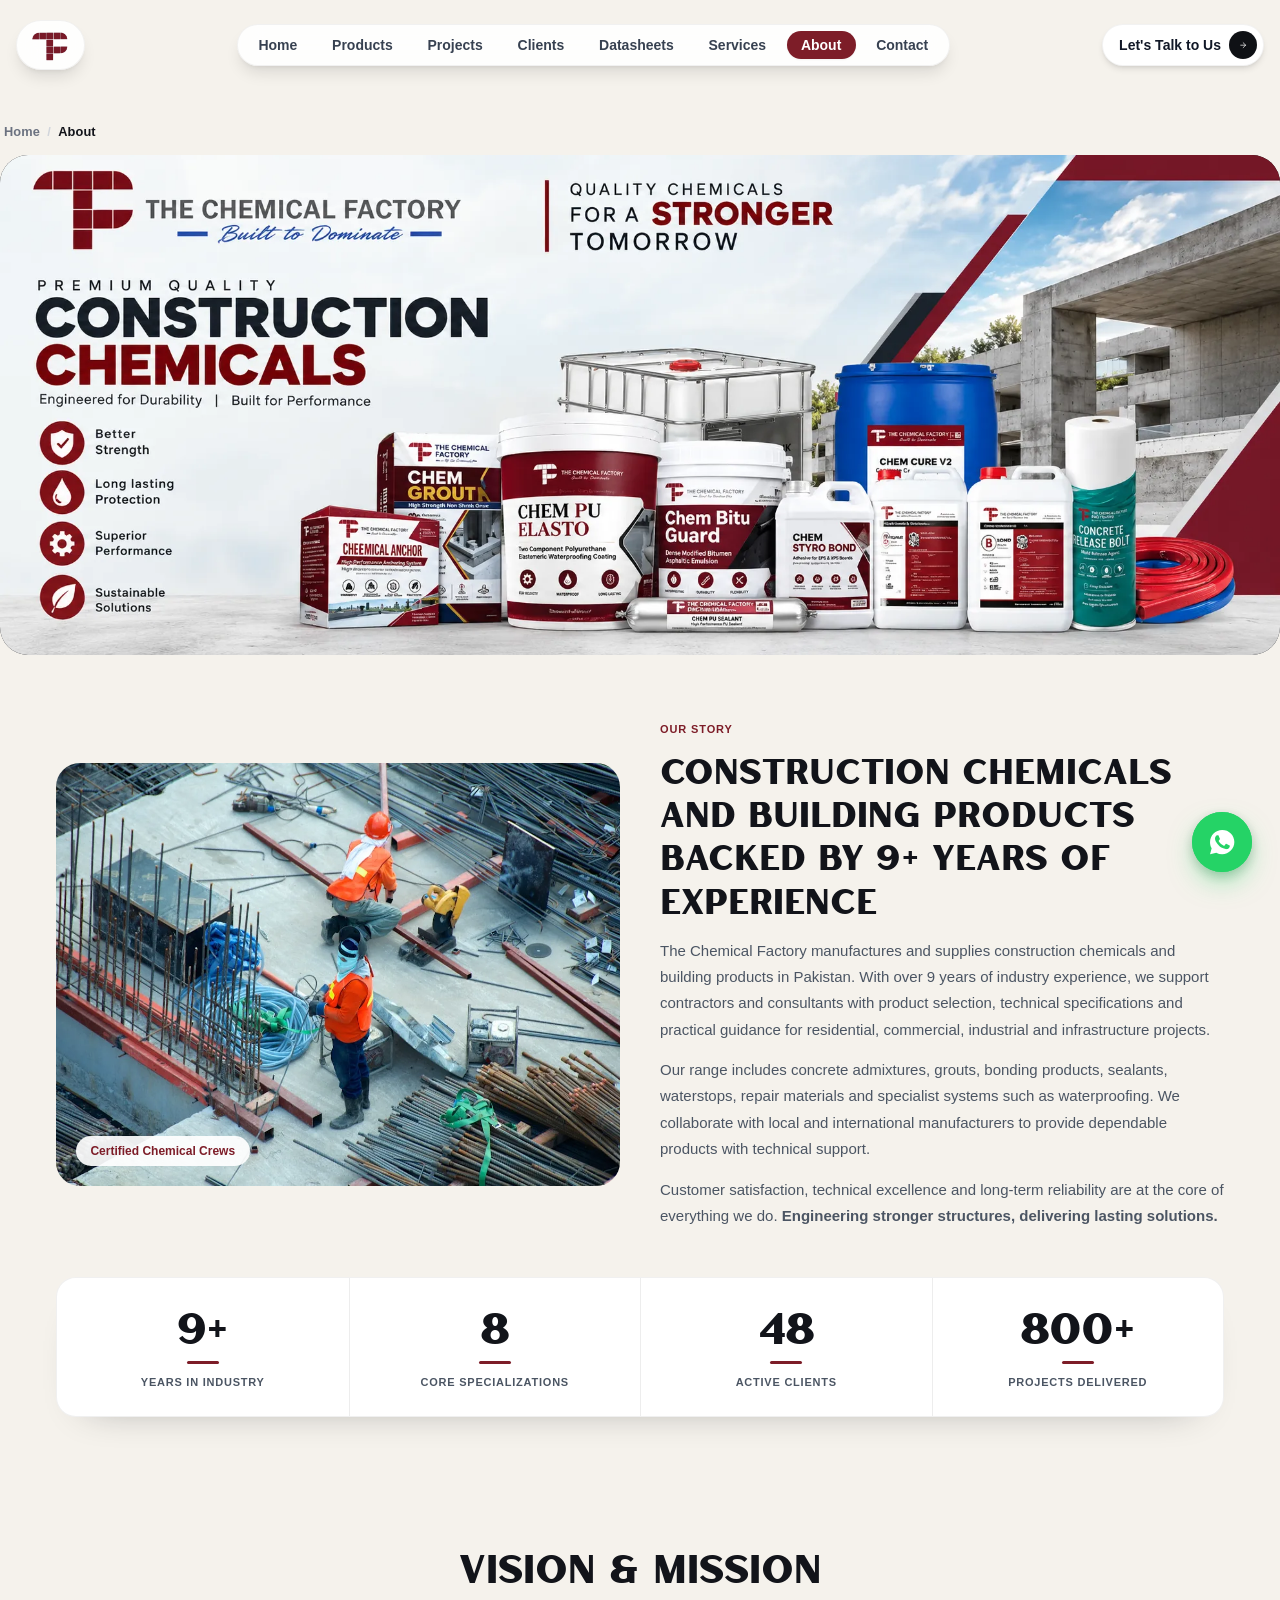
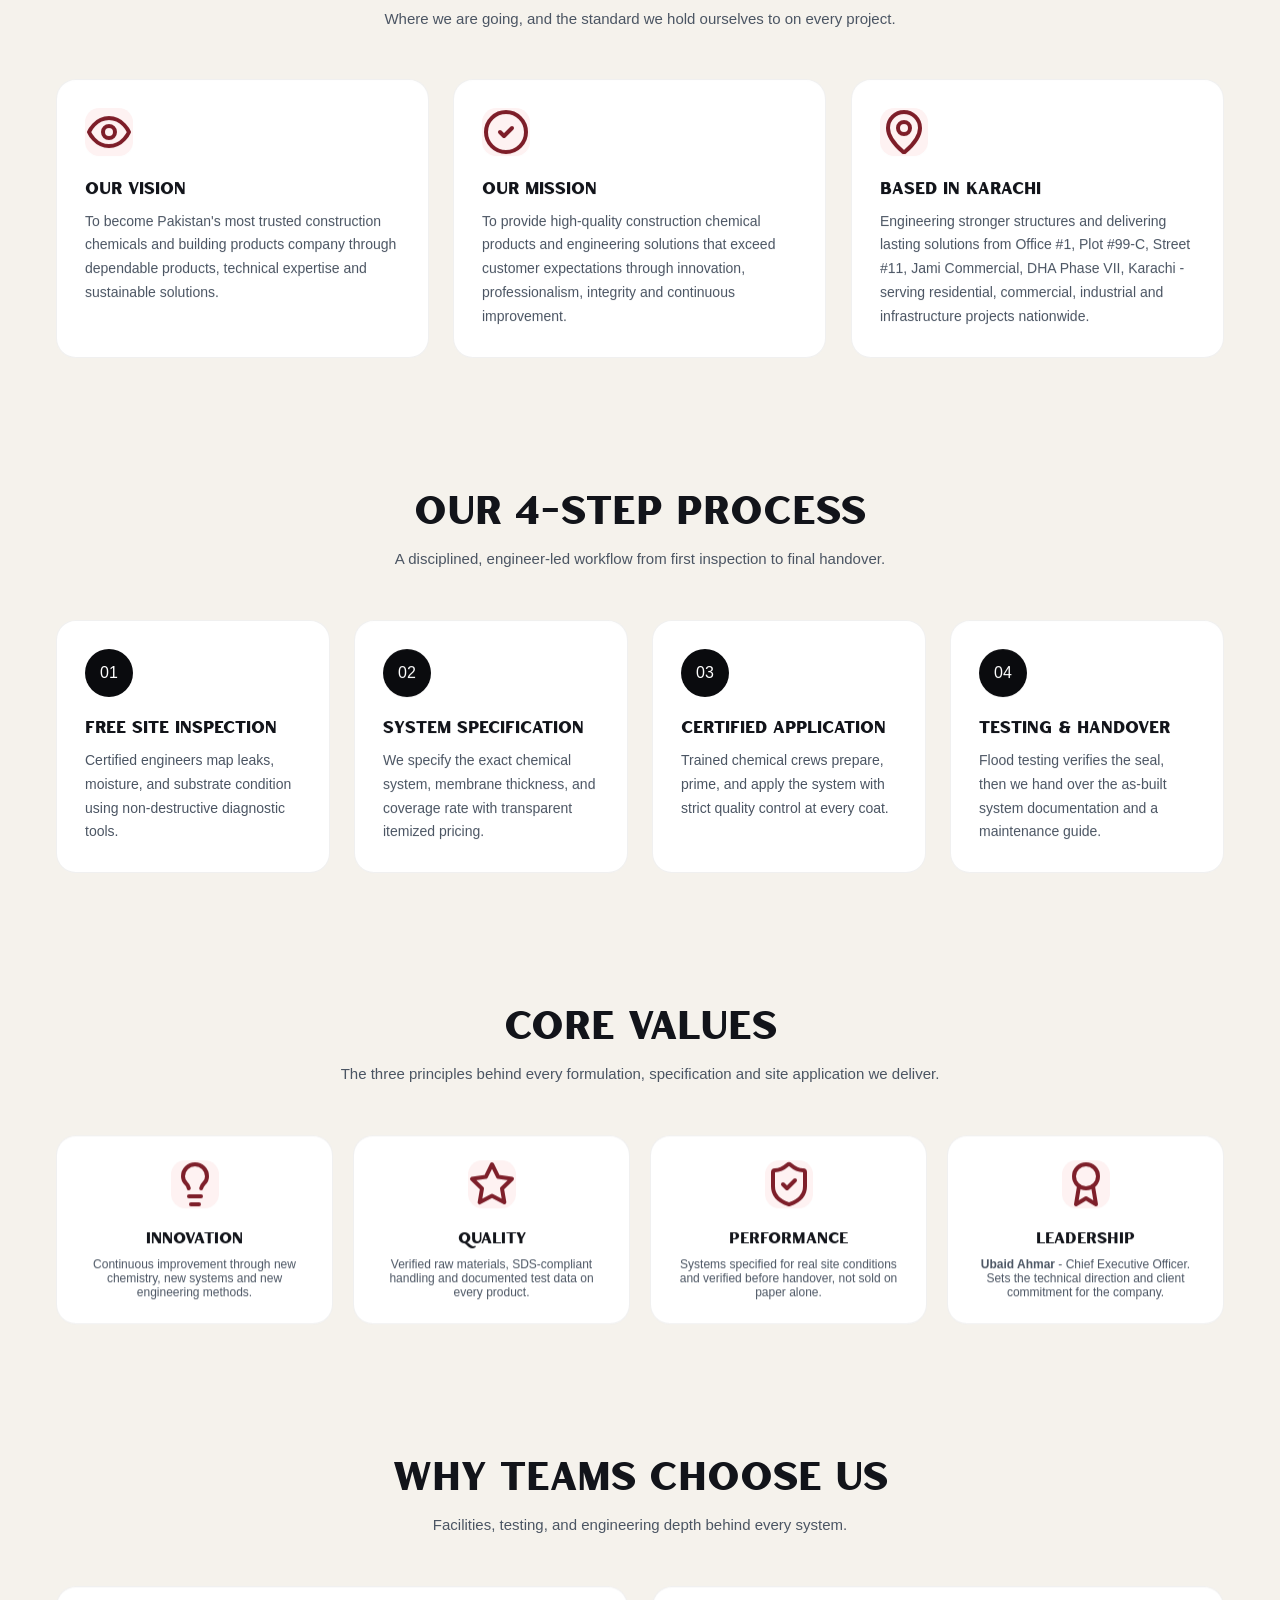
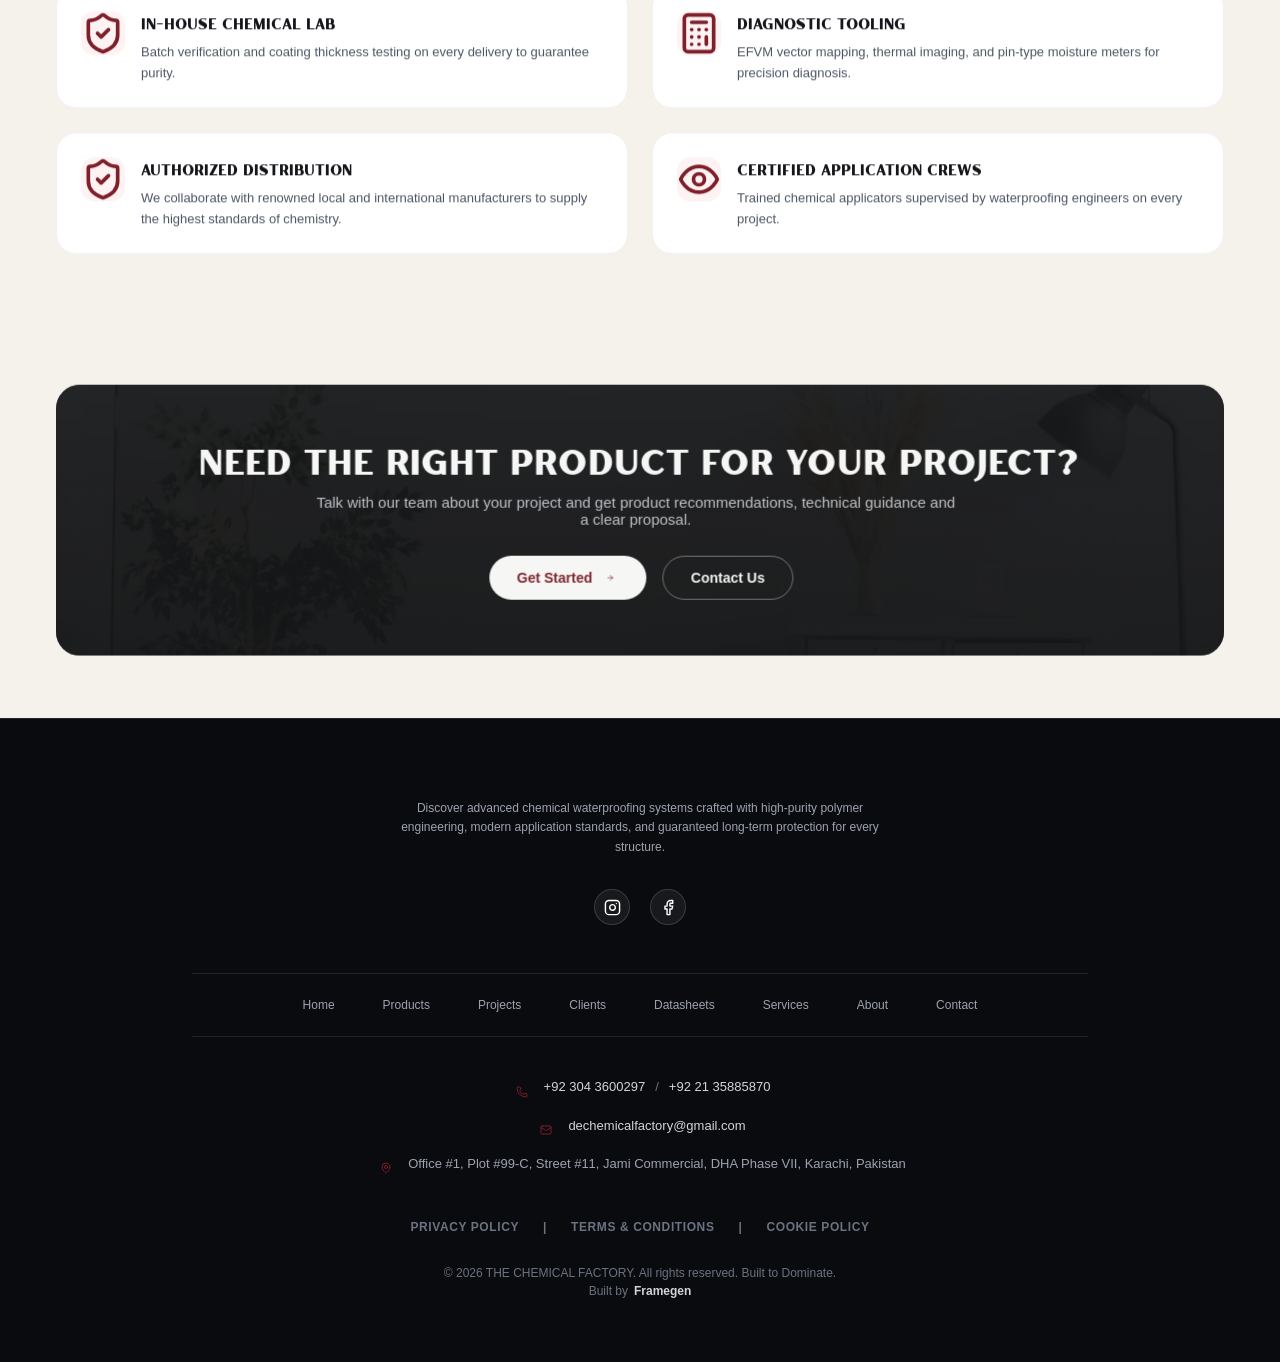
==== commit 8a376afc: "Add missing service card images, increase mobile banner height, add spacing between text and tags in" ====
--- a/about.html
+++ b/about.html
@@ -89,8 +89,8 @@
             <div class="stat-tile__label">Active Clients</div>
           </div>
           <div class="stat-tile">
-            <div class="stat-tile__value">2,200+</div>
-            <div class="stat-tile__label">Projects Done</div>
+            <div class="stat-tile__value">800+</div>
+            <div class="stat-tile__label">Projects Delivered</div>
           </div>
         </div>
       </div>
--- a/css/styles.css
+++ b/css/styles.css
@@ -89,11 +89,14 @@
   -moz-osx-font-smoothing: grayscale;
   overflow-x: hidden;
   --gutter: 1rem;
+}
+@media (min-width: 768px) {
+  body { --gutter: 1.5rem; }
+}
+section:not(.hero),
+section.hero {
   padding-left: var(--gutter);
   padding-right: var(--gutter);
-}
-@media (min-width: 768px) {
-  body { --gutter: 1.5rem; }
 }
 /* Full-bleed dark sections keep edge-to-edge coverage behind the page gutter */
 .svg-defs {
@@ -104,10 +107,6 @@
   height: 0;
   overflow: hidden;
   pointer-events: none;
-}
-.hero, .footer {
-  margin-left: calc(-1 * var(--gutter));
-  margin-right: calc(-1 * var(--gutter));
 }
 
 h1, h2, h3, h4, h5, h6 {
@@ -1488,6 +1487,11 @@
 }
 @media (min-width: 1024px) {
   .services__grid { grid-template-columns: repeat(4, minmax(0, 1fr)); }
+}
+.services__cta {
+  display: flex;
+  justify-content: center;
+  margin-top: 2.5rem;
 }
 .service-card {
   background: #fff;
--- a/css/pages.css
+++ b/css/pages.css
@@ -387,10 +387,10 @@
 }
 
 /* ---------- Shared sections ---------- */
-.page-section { padding: 5rem 0; }
-@media (min-width: 768px) { .page-section { padding: 6.5rem 0; } }
-body:not([data-page="home"]) .page-section { padding: 3rem 0; }
-@media (min-width: 768px) { body:not([data-page="home"]) .page-section { padding: 4rem 0; } }
+.page-section { padding: 5rem var(--gutter); }
+@media (min-width: 768px) { .page-section { padding: 6.5rem var(--gutter); } }
+body:not([data-page="home"]) .page-section { padding: 3rem var(--gutter); }
+@media (min-width: 768px) { body:not([data-page="home"]) .page-section { padding: 4rem var(--gutter); } }
 .page-section--muted { background: var(--sand); }
 .section-head { max-width: 44rem; margin: 0 auto 3rem; text-align: center; }
 .section-head__title { font-family: var(--font-heading); font-size: clamp(1.75rem, 4vw, 2.5rem); line-height: 1.15; color: var(--ink); }
@@ -885,7 +885,7 @@
 /* ---------- Page hero responsive ---------- */
 @media (max-width: 768px) {
   .page-crumbs { margin: 6.75rem 1rem 0; padding: 0; }
-  .page-hero { margin: 6.5rem 1rem 0; padding: 2.5rem 1.5rem 2rem; min-height: 540px; height: 540px !important; border-radius: 1.25rem; }
+  .page-hero { margin: 6.5rem 1rem 0; padding: 3rem 1.5rem 2rem; min-height: 620px; height: 620px !important; border-radius: 1.25rem; }
   .page-crumbs + .page-hero { margin-top: 0.85rem; }
   .page-hero__watermark { display: none; }
   .catalog-search__bar { flex-wrap: wrap; border-radius: 1.25rem; }
@@ -1240,6 +1240,8 @@
   font-size: 0.625rem; font-weight: 700; text-transform: uppercase; letter-spacing: 0.04em;
   padding: 0.25rem 0.6rem; border-radius: 9999px; background: var(--sand); color: var(--gray-700);
 }
+.service-block .service-card__img { margin-top: 1rem; }
+.service-block .service-block__uses { margin-top: 1rem; }
 .process-steps { display: grid; gap: 1.5rem; margin-top: 3rem; }
 @media (min-width: 768px) { .process-steps { grid-template-columns: repeat(2, minmax(0, 1fr)); } }
 @media (min-width: 1024px) { .process-steps { grid-template-columns: repeat(4, minmax(0, 1fr)); } }
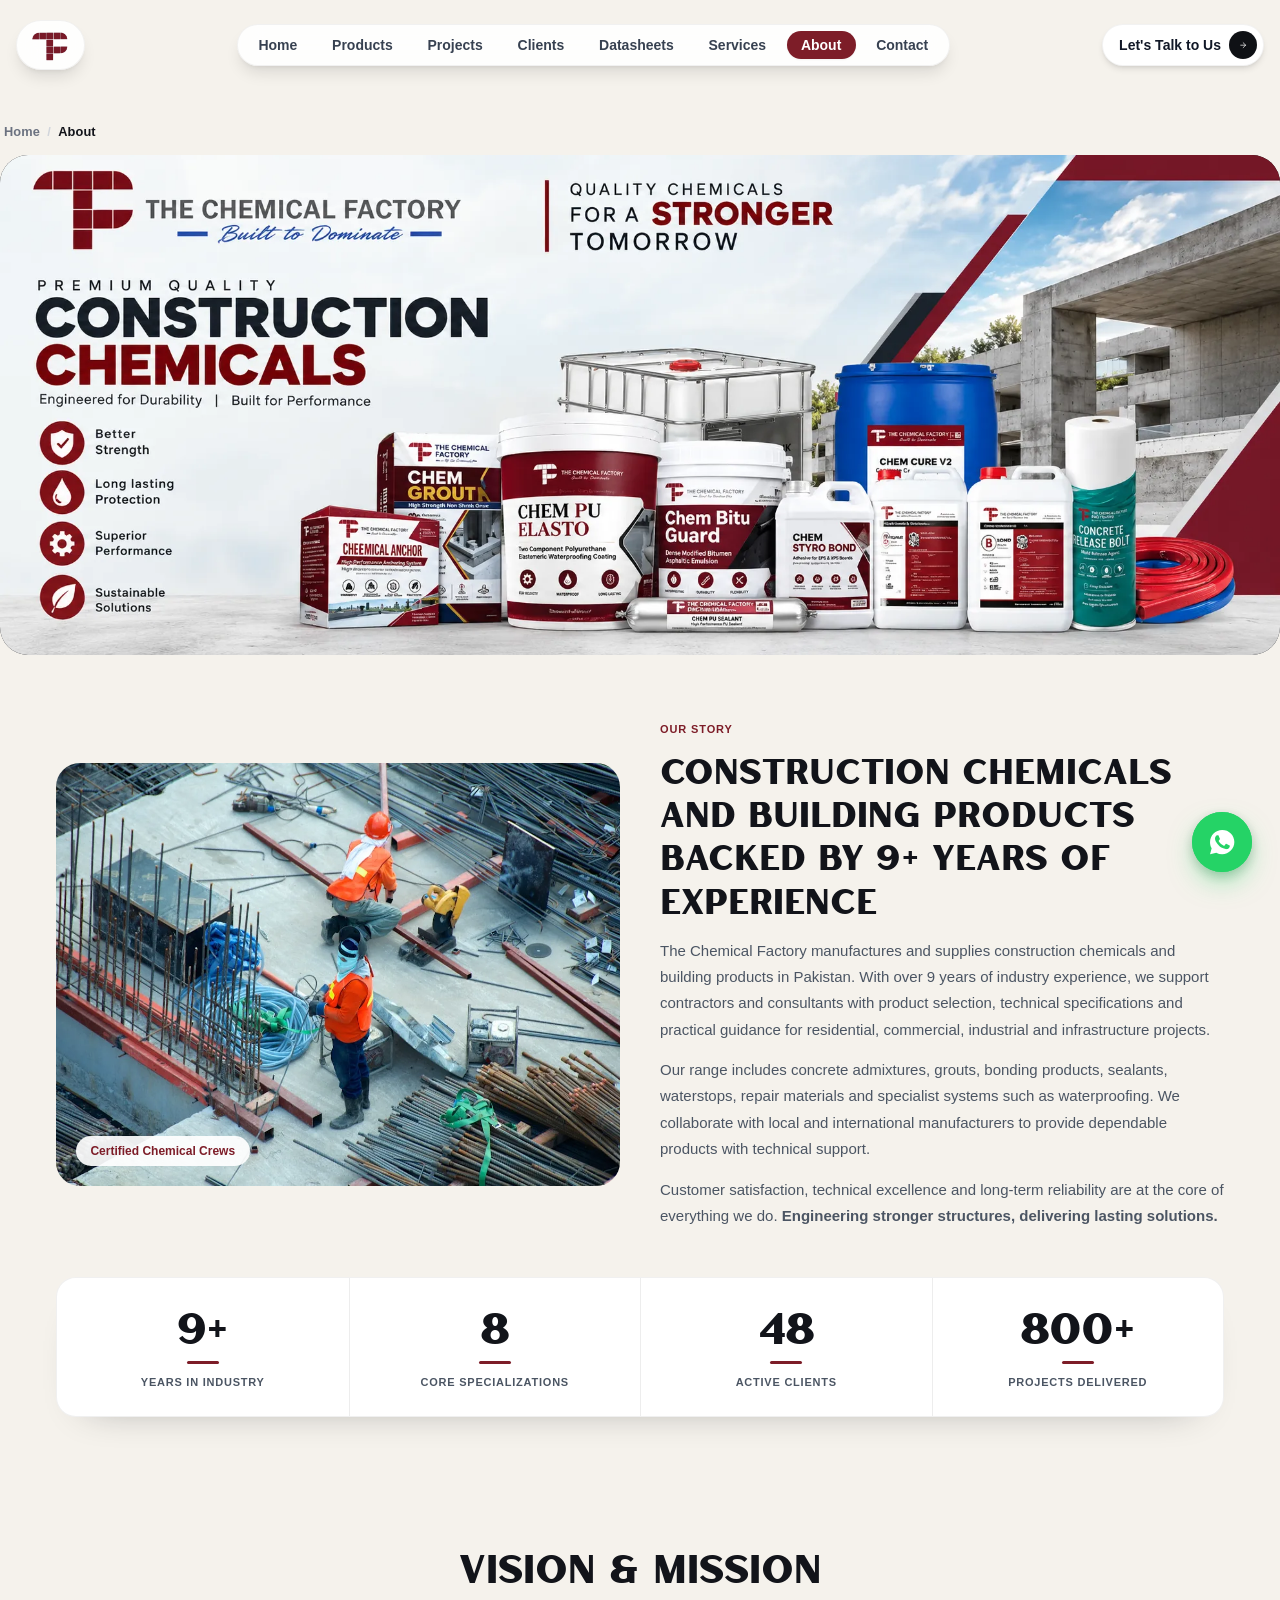
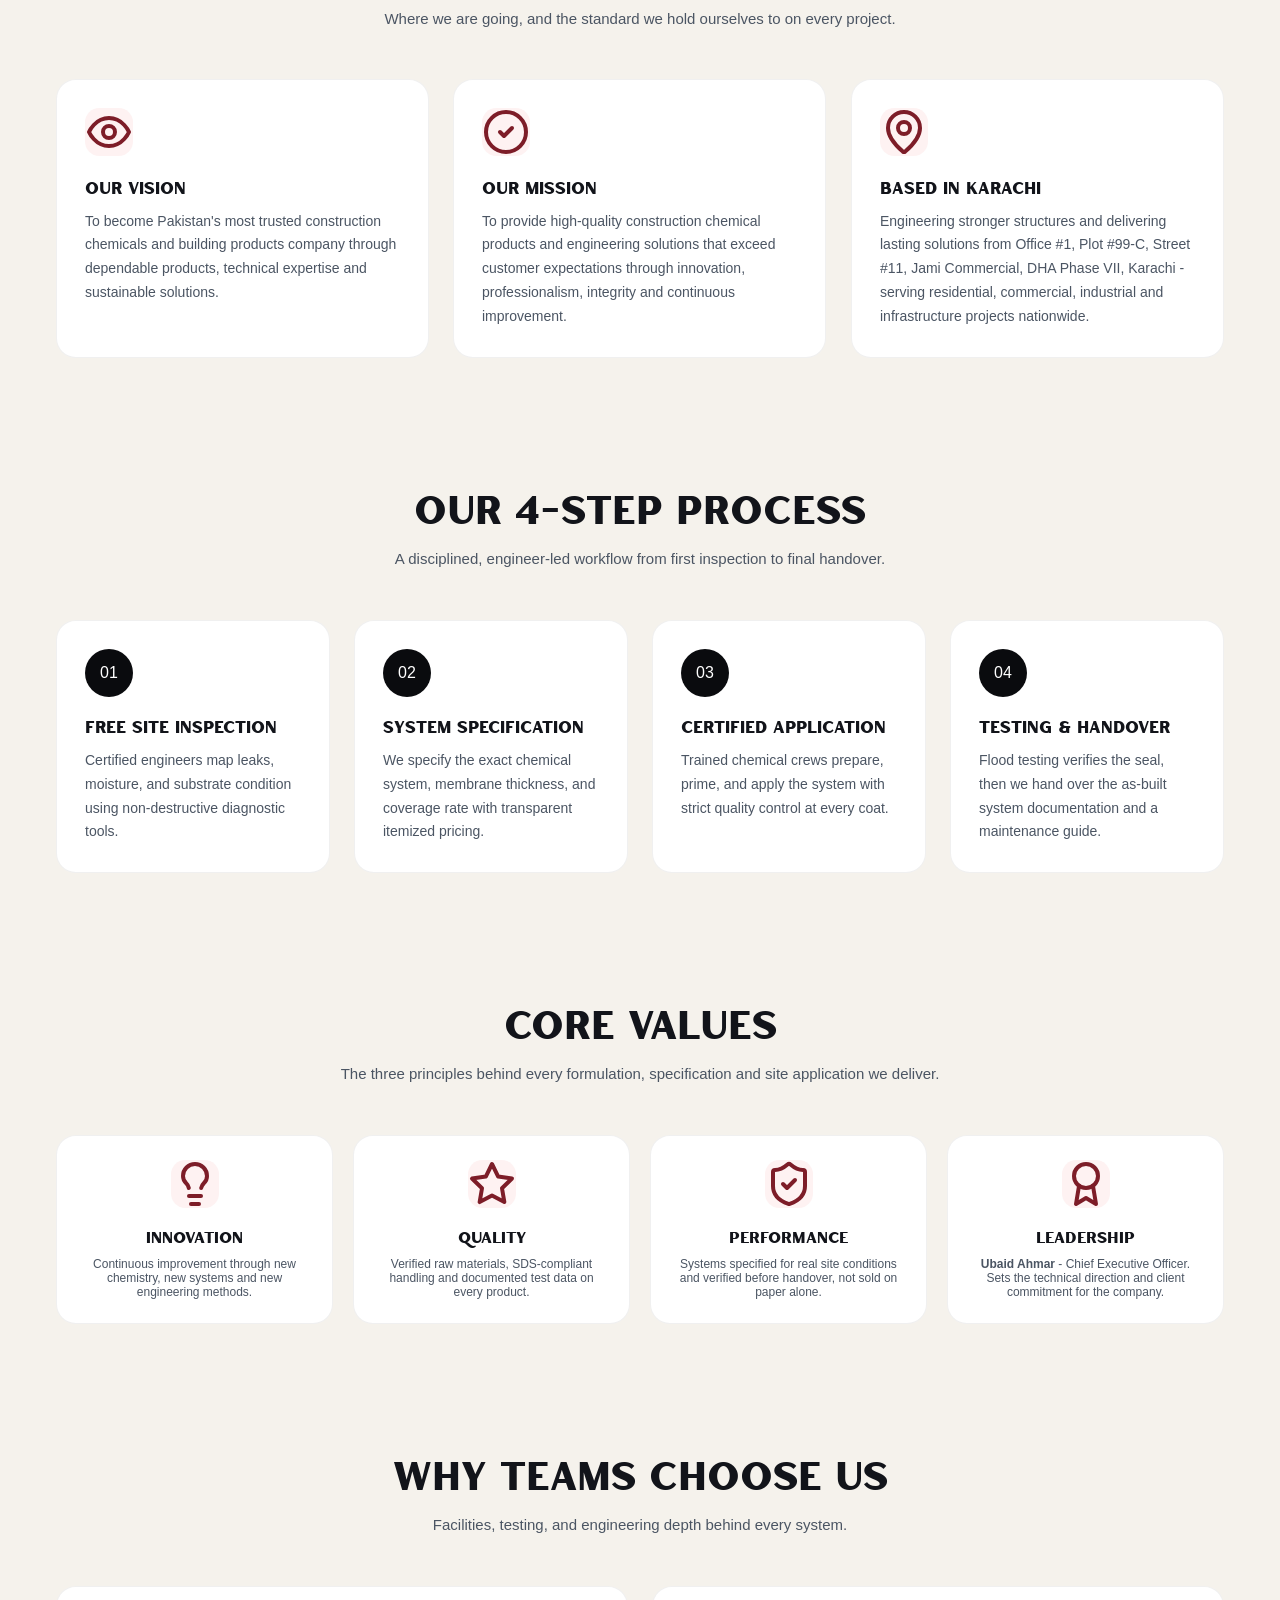
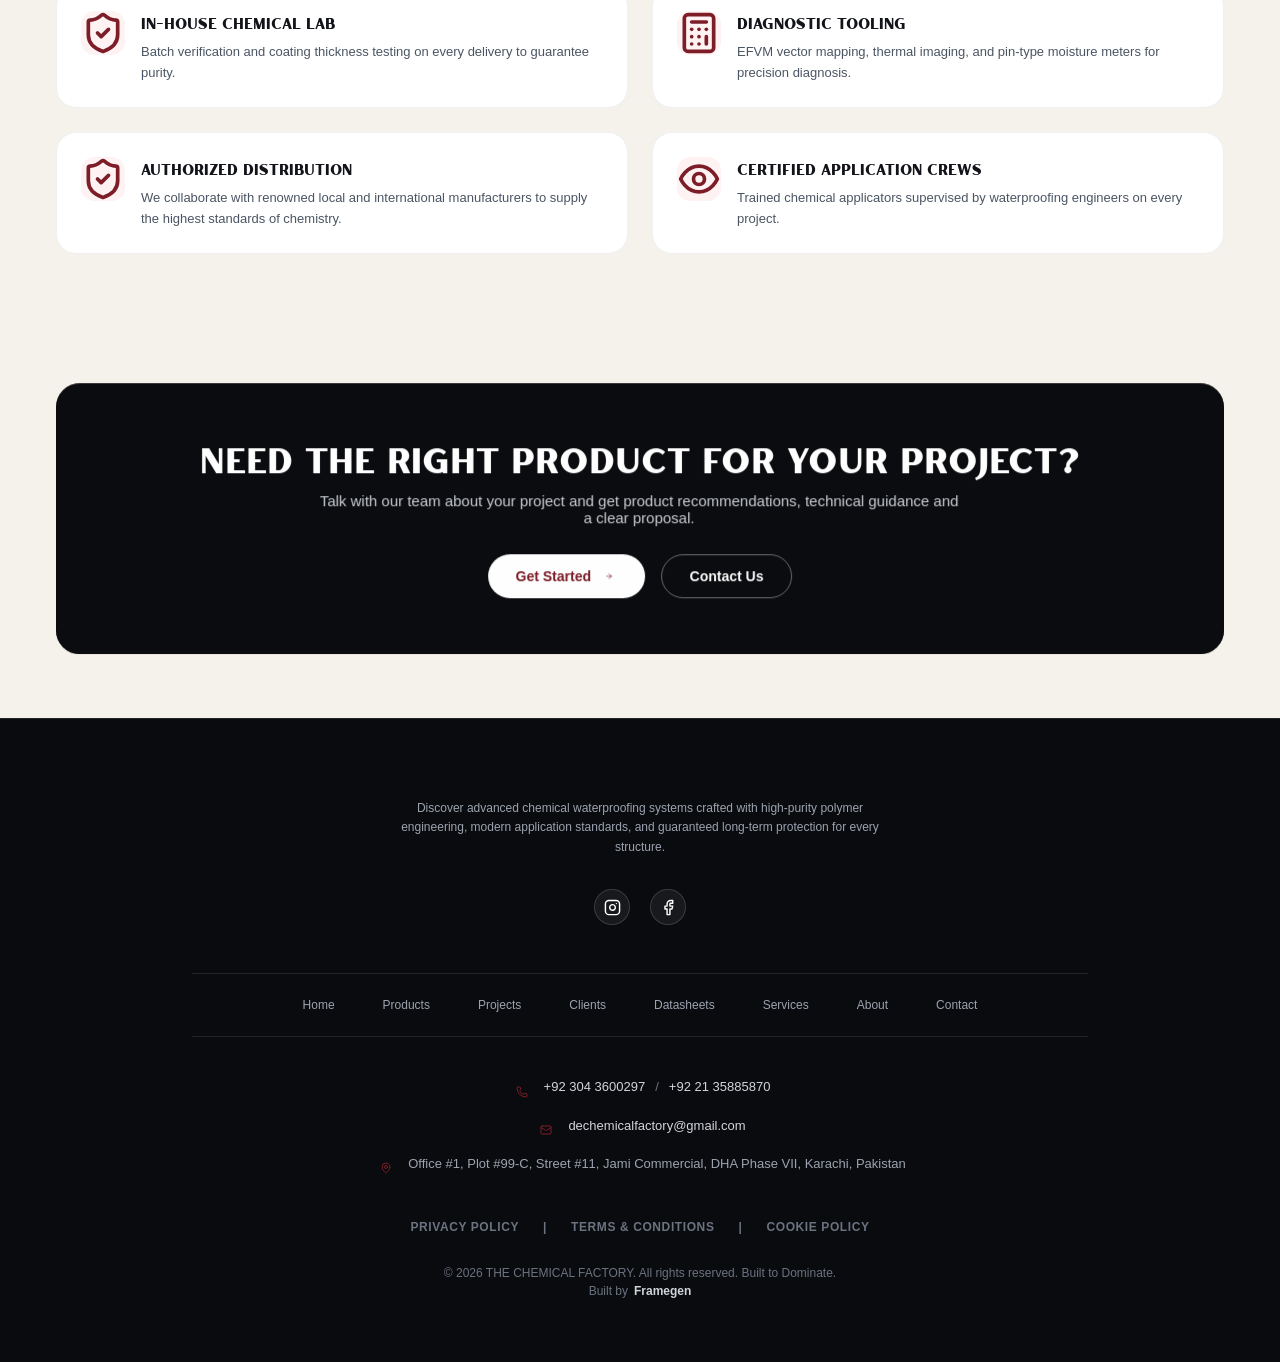
==== commit 956640d1: "Remove background images from cta-band__bg on all pages" ====
--- a/about.html
+++ b/about.html
@@ -265,7 +265,7 @@
     <section class="page-section page-section--muted">
       <div class="container">
         <div class="cta-band" data-reveal>
-          <div class="cta-band__bg"><img src="images/flat-roof.webp" alt="" width="1200" height="801" loading="lazy" decoding="async"></div>
+          <div class="cta-band__bg"></div>
           <div class="cta-band__box">
             <h2 class="cta-band__title">Need the Right Product for Your Project?</h2>
             <p class="cta-band__sub">
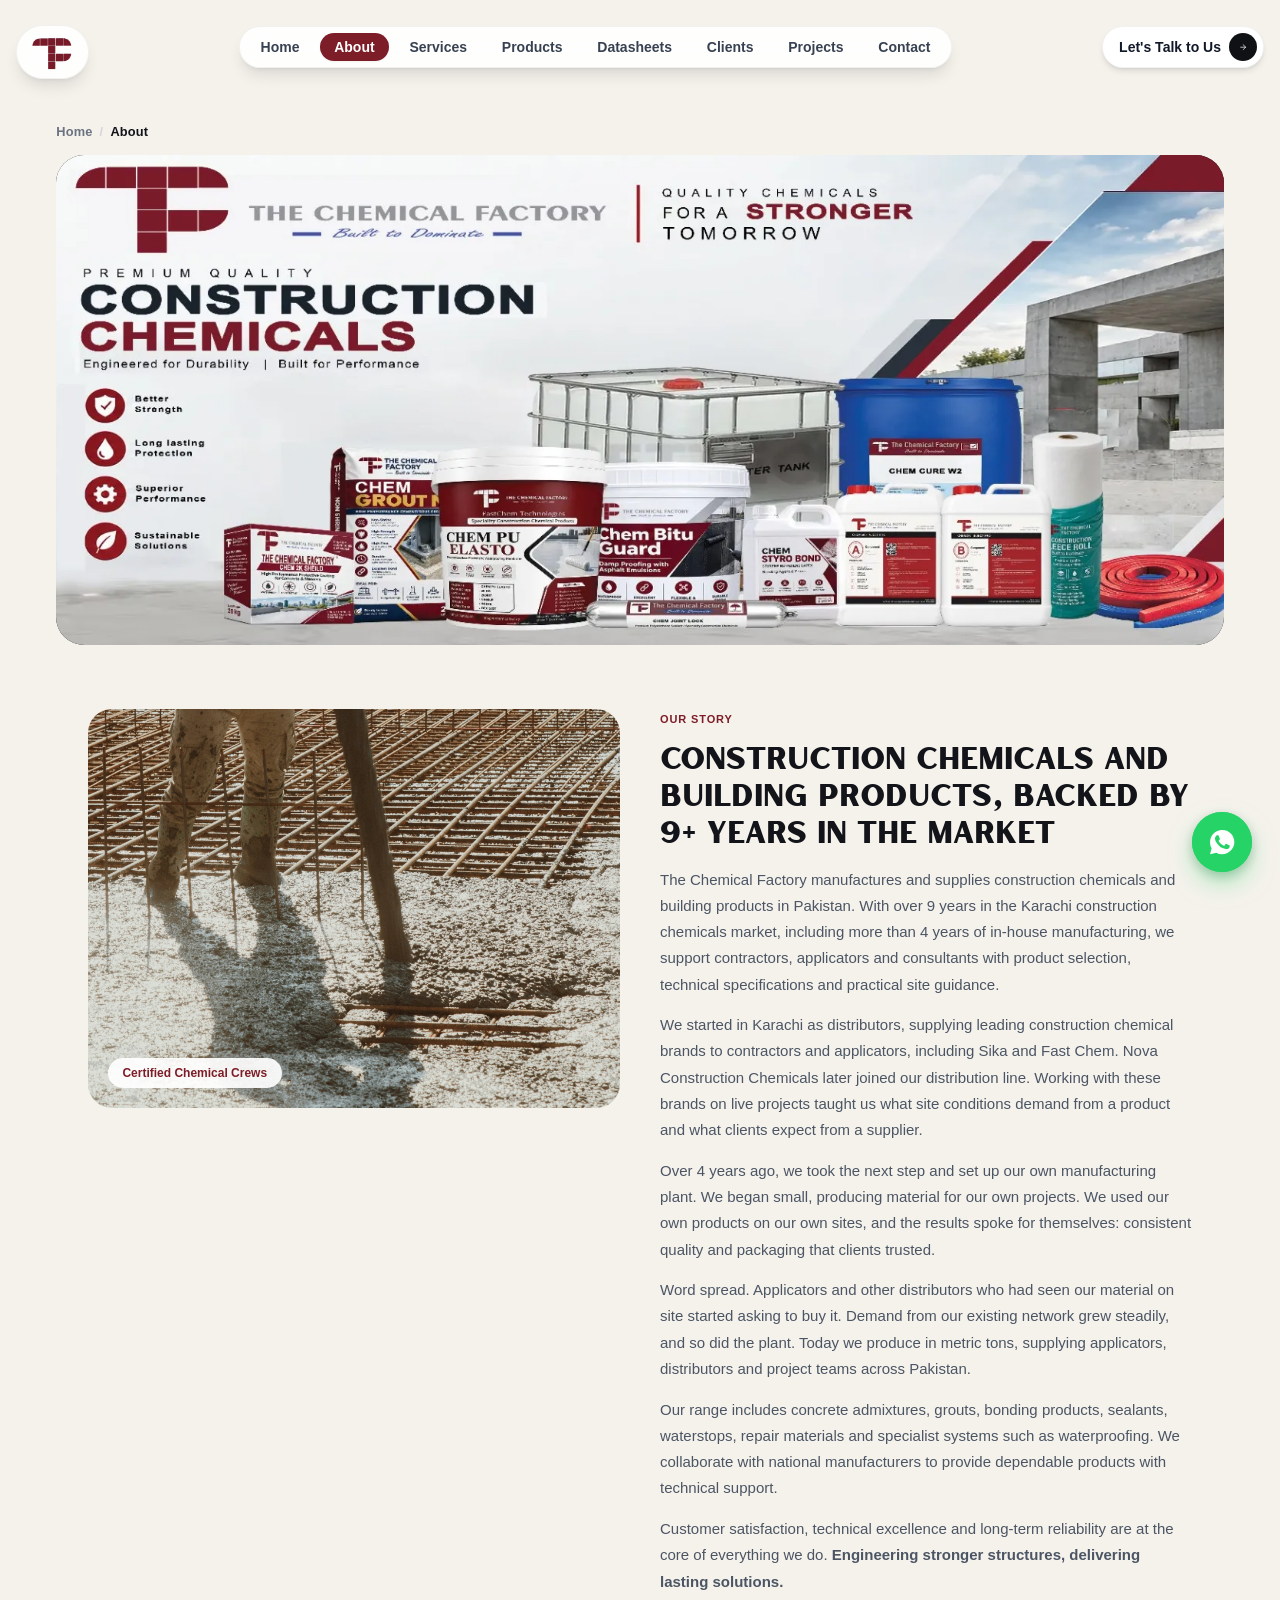
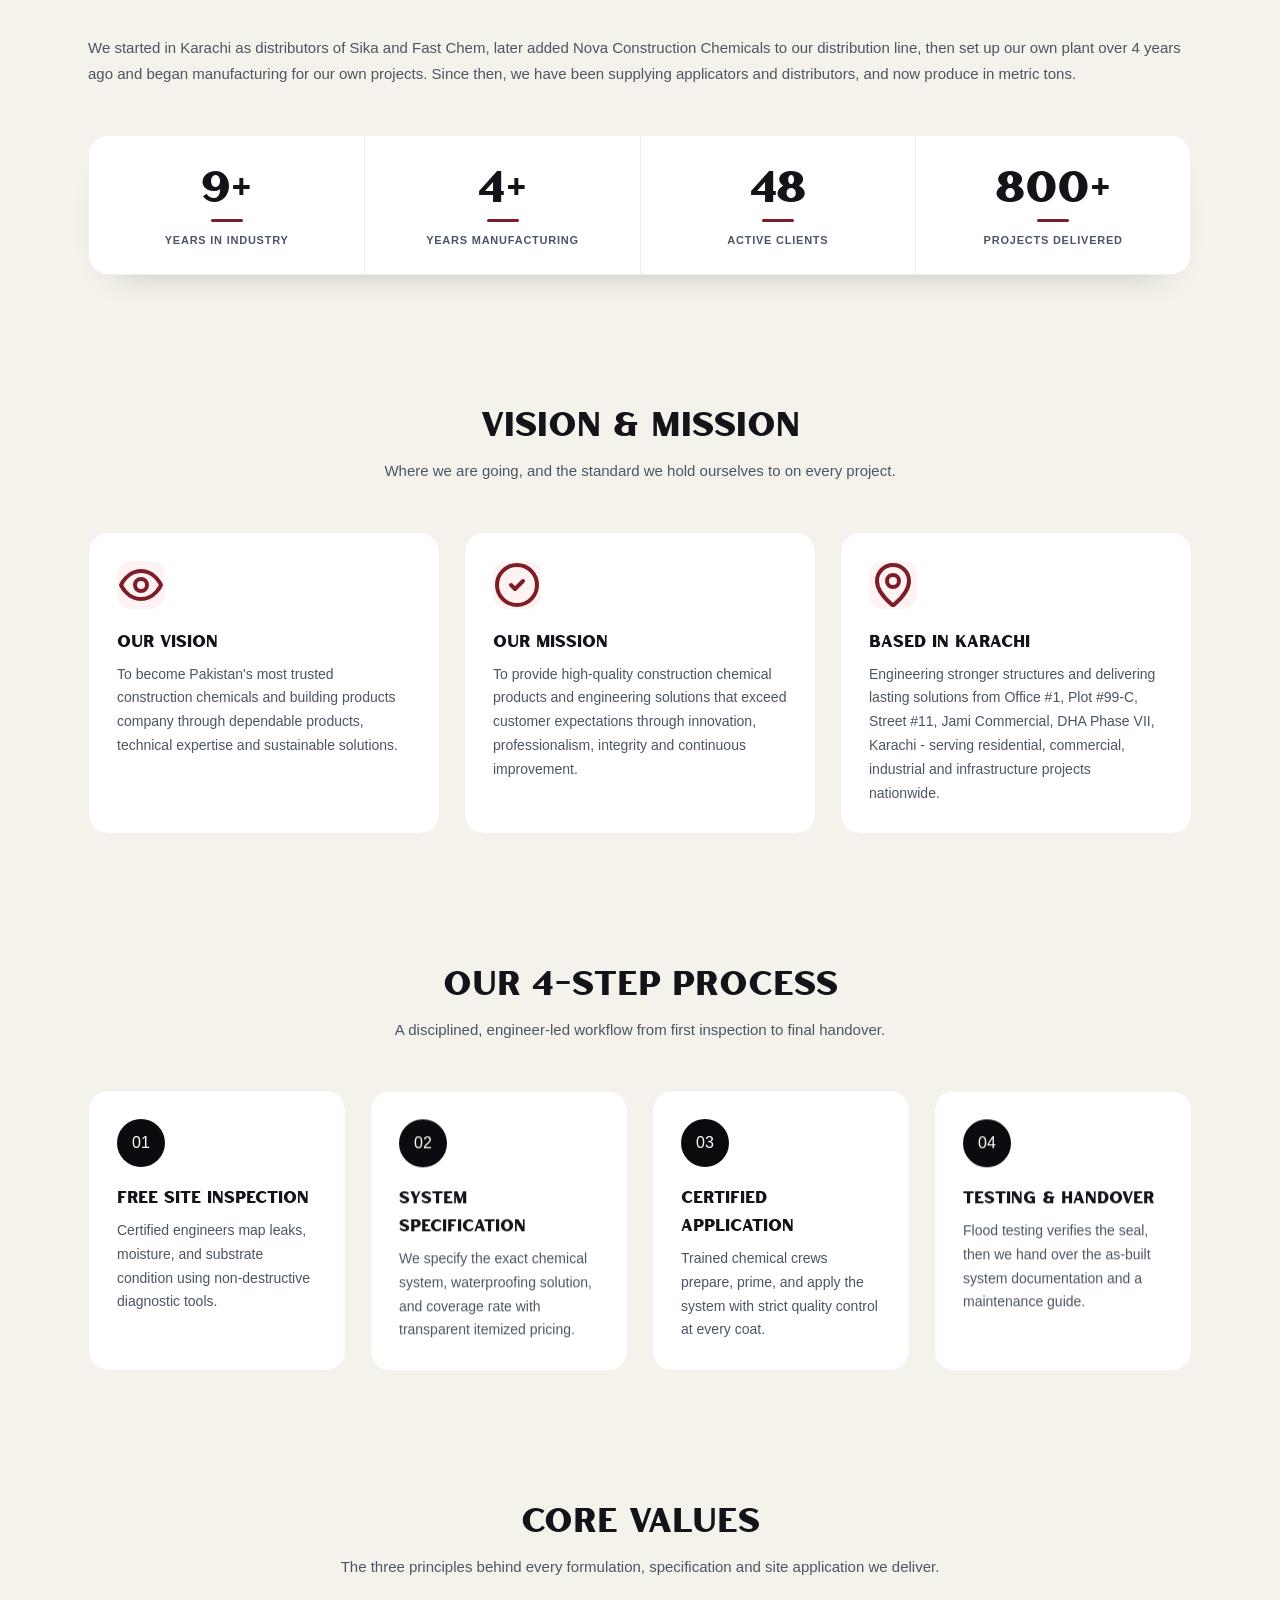
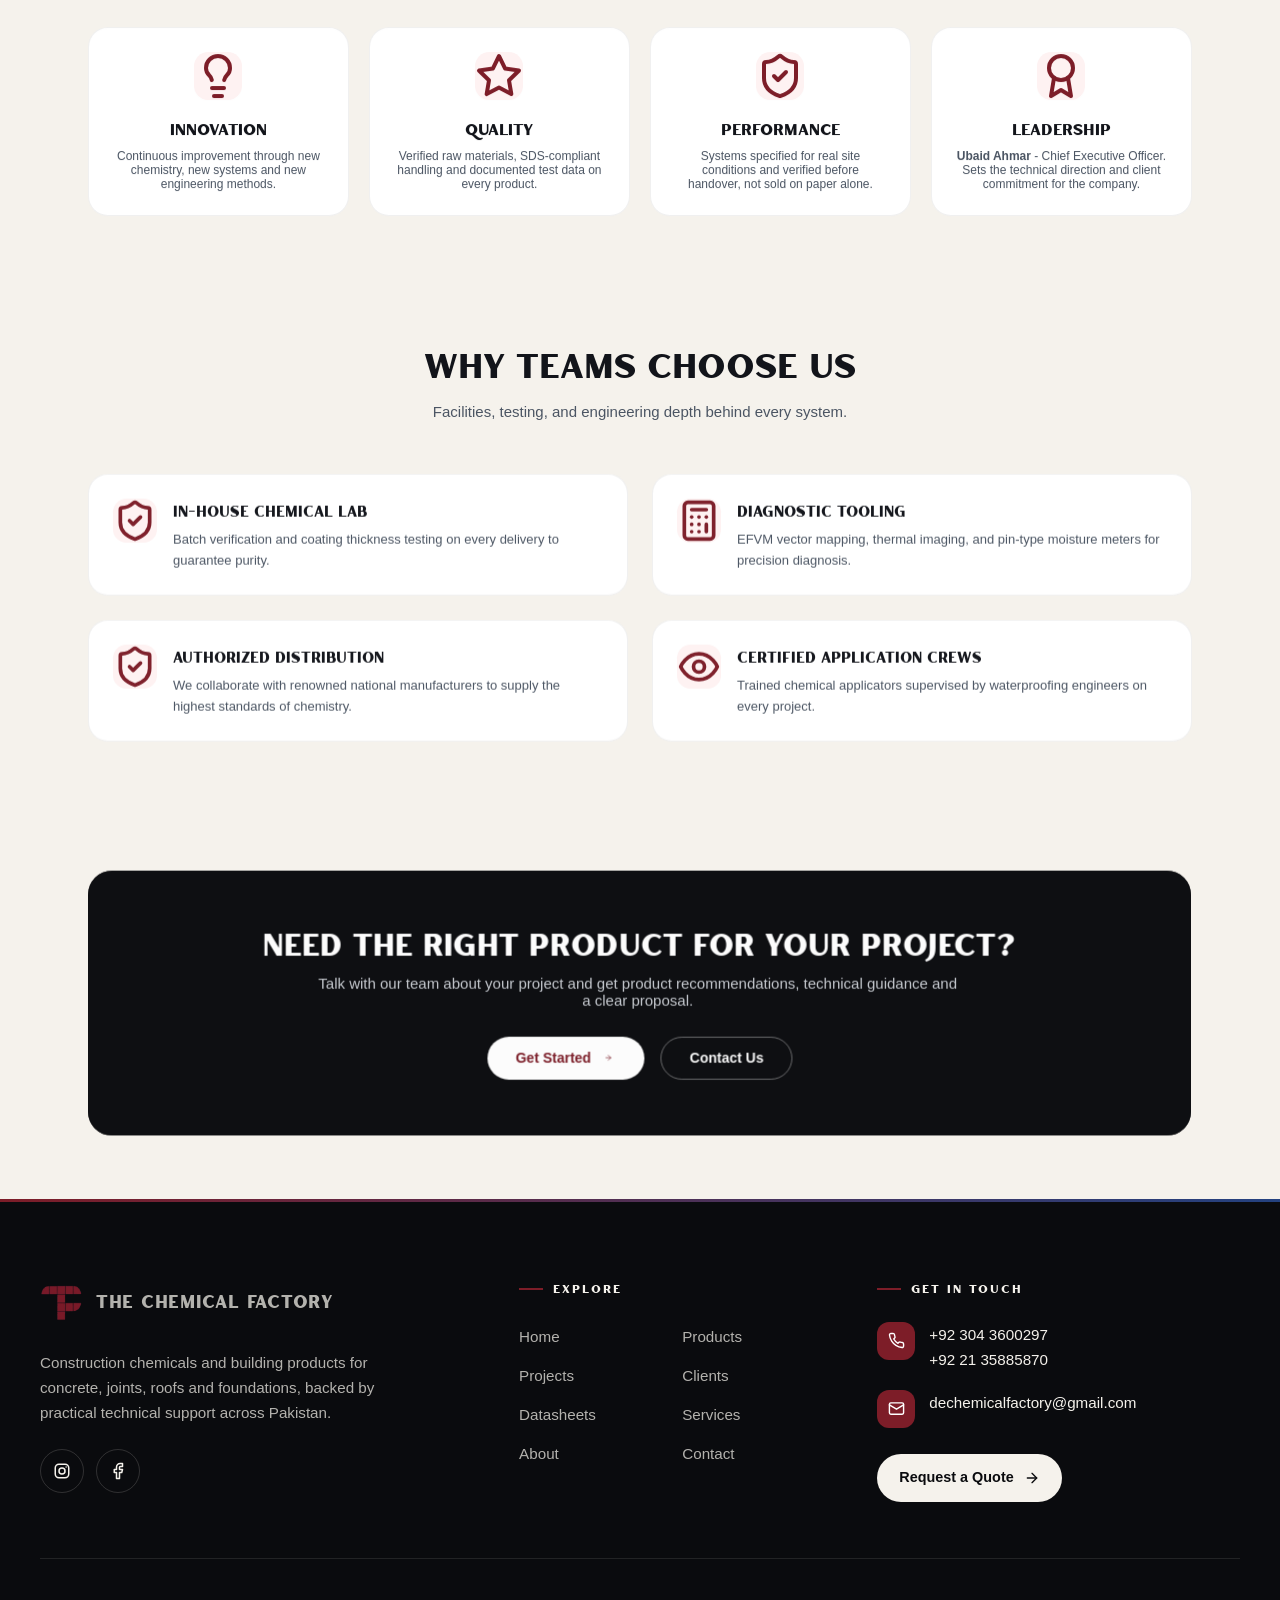
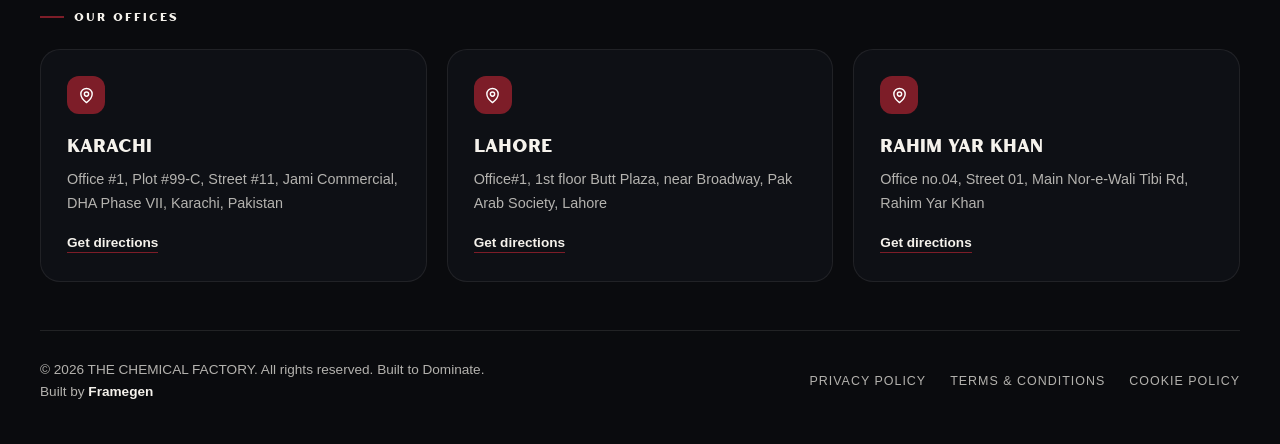
==== commit 7072fb86: "Update About story and specification copy across site" ====
--- a/about.html
+++ b/about.html
@@ -7,19 +7,19 @@
     <meta name="referrer" content="strict-origin-when-cross-origin" />
     <title>About Us | Construction Chemicals &amp; Building Products | THE CHEMICAL FACTORY</title>
       <!-- SEO (Phase 3.4) -->
-      <meta name="description" content="Founded in 2016, The Chemical Factory manufactures and supplies construction chemicals and building products from Karachi, Pakistan, with technical support nationwide." />
+      <meta name="description" content="Serving Karachi's construction chemicals market for 9+ years and manufacturing in-house for 4+. The Chemical Factory supplies construction chemicals and building products across Pakistan with technical support." />
       <meta name="robots" content="index, follow, max-image-preview:large" />
       <meta property="og:type" content="website" />
       <meta property="og:site_name" content="The Chemical Factory" />
       <meta property="og:title" content="About Us | Construction Chemicals &amp; Building Products | THE CHEMICAL FACTORY" />
-      <meta property="og:description" content="Founded in 2016, The Chemical Factory manufactures and supplies construction chemicals and building products from Karachi, Pakistan, with technical support nationwide." />
+      <meta property="og:description" content="Serving Karachi's construction chemicals market for 9+ years and manufacturing in-house for 4+. The Chemical Factory supplies construction chemicals and building products across Pakistan with technical support." />
       <meta property="og:image" content="https://the-chemical-factory.vercel.app/images/technician.webp" />
       <meta property="og:image:alt" content="About Us | Construction Chemicals &amp; Building Products | THE CHEMICAL FACTORY" />
       <link rel="canonical" href="https://the-chemical-factory.vercel.app/about" />
       <meta property="og:url" content="https://the-chemical-factory.vercel.app/about" />
       <meta name="twitter:card" content="summary_large_image" />
       <meta name="twitter:title" content="About Us | Construction Chemicals &amp; Building Products | THE CHEMICAL FACTORY" />
-      <meta name="twitter:description" content="Founded in 2016, The Chemical Factory manufactures and supplies construction chemicals and building products from Karachi, Pakistan, with technical support nationwide." />
+      <meta name="twitter:description" content="Serving Karachi's construction chemicals market for 9+ years and manufacturing in-house for 4+. The Chemical Factory supplies construction chemicals and building products across Pakistan with technical support." />
       <meta name="twitter:image" content="https://the-chemical-factory.vercel.app/images/technician.webp" />
     <link rel="stylesheet" href="css/styles.css">
     <link rel="stylesheet" href="css/icons-anim.css">
@@ -57,15 +57,22 @@
           </div>
           <div data-reveal>
             <span class="story__eyebrow">Our Story</span>
-            <h2 class="story__title">Construction Chemicals and Building Products Backed by 9+ Years of Experience</h2>
-            <p class="story__text">
-              The Chemical Factory manufactures and supplies construction chemicals and building products in Pakistan.
-              With over 9 years of industry experience, we support contractors and consultants with product selection,
-              technical specifications and practical guidance for residential, commercial, industrial and infrastructure projects.
+            <h2 class="story__title">Construction Chemicals and Building Products, Backed by 9+ Years in the Market</h2>
+            <p class="story__text">
+              The Chemical Factory manufactures and supplies construction chemicals and building products in Pakistan. With over 9 years in the Karachi construction chemicals market, including more than 4 years of in-house manufacturing, we support contractors, applicators and consultants with product selection, technical specifications and practical site guidance.
+            </p>
+            <p class="story__text">
+              We started in Karachi as distributors, supplying leading construction chemical brands to contractors and applicators, including Sika and Fast Chem. Nova Construction Chemicals later joined our distribution line. Working with these brands on live projects taught us what site conditions demand from a product and what clients expect from a supplier.
+            </p>
+            <p class="story__text">
+              Over 4 years ago, we took the next step and set up our own manufacturing plant. We began small, producing material for our own projects. We used our own products on our own sites, and the results spoke for themselves: consistent quality and packaging that clients trusted.
+            </p>
+            <p class="story__text">
+              Word spread. Applicators and other distributors who had seen our material on site started asking to buy it. Demand from our existing network grew steadily, and so did the plant. Today we produce in metric tons, supplying applicators, distributors and project teams across Pakistan.
             </p>
             <p class="story__text">
               Our range includes concrete admixtures, grouts, bonding products, sealants, waterstops, repair materials
-              and specialist systems such as waterproofing. We collaborate with local and international manufacturers
+              and specialist systems such as waterproofing. We collaborate with national manufacturers
               to provide dependable products with technical support.
             </p>
             <p class="story__text">
@@ -74,6 +81,10 @@
             </p>
           </div>
         </div>
+
+        <p class="story__text story__journey" data-reveal>
+          We started in Karachi as distributors of Sika and Fast Chem, later added Nova Construction Chemicals to our distribution line, then set up our own plant over 4 years ago and began manufacturing for our own projects. Since then, we have been supplying applicators and distributors, and now produce in metric tons.
+        </p>
 
         <div class="stats-bar" data-reveal>
           <div class="stat-tile">
@@ -81,8 +92,8 @@
             <div class="stat-tile__label">Years in Industry</div>
           </div>
           <div class="stat-tile">
-            <div class="stat-tile__value">8</div>
-            <div class="stat-tile__label">Core Specializations</div>
+            <div class="stat-tile__value">4+</div>
+            <div class="stat-tile__label">Years Manufacturing</div>
           </div>
           <div class="stat-tile">
             <div class="stat-tile__value">48</div>
@@ -153,7 +164,7 @@
           <div class="process-step" data-reveal>
             <div class="process-step__num">02</div>
             <h3 class="process-step__title">System Specification</h3>
-            <p class="process-step__text">We specify the exact chemical system, membrane thickness, and coverage rate with transparent itemized pricing.</p>
+            <p class="process-step__text">We specify the exact chemical system, waterproofing solution, and coverage rate with transparent itemized pricing.</p>
           </div>
           <div class="process-step" data-reveal>
             <div class="process-step__num">03</div>
@@ -245,7 +256,7 @@
             </div>
             <div>
               <h3 class="facility-card__title">Authorized Distribution</h3>
-              <p class="facility-card__text">We collaborate with renowned local and international manufacturers to supply the highest standards of chemistry.</p>
+              <p class="facility-card__text">We collaborate with renowned national manufacturers to supply the highest standards of chemistry.</p>
             </div>
           </div>
           <div class="facility-card" data-reveal>
--- a/css/styles.css
+++ b/css/styles.css
@@ -30,6 +30,7 @@
 }
 
 :root {
+  --gutter: clamp(16px, 4.4vw, 85px);
   --sand: #F5F2EC;
   --ink: #12141A;
   --burgundy: #7D1D28;
@@ -88,10 +89,6 @@
   -webkit-font-smoothing: antialiased;
   -moz-osx-font-smoothing: grayscale;
   overflow-x: hidden;
-  --gutter: 1rem;
-}
-@media (min-width: 768px) {
-  body { --gutter: 1.5rem; }
 }
 section:not(.hero),
 section.hero {
@@ -468,6 +465,7 @@
 /* ---------- HERO ---------- */
 .hero {
   position: relative;
+  isolation: isolate;
   min-height: 92vh;
   display: flex;
   flex-direction: column;
@@ -560,33 +558,41 @@
 
 .hero__watermark {
   position: absolute;
-  inset: 0;
-  z-index: 1;
-  display: flex;
-  align-items: center;
+  top: clamp(8rem, 18vh, 13rem);
+  right: 0;
+  left: 0;
+  z-index: 3;
+  display: flex;
+  align-items: flex-start;
   justify-content: center;
+  height: auto;
   pointer-events: none;
   user-select: none;
   -webkit-user-select: none;
-  overflow: hidden;
+  overflow: visible;
 }
 .hero__watermark-text {
+  position: relative;
+  z-index: 3;
   font-family: var(--font-heading);
   font-weight: 900;
-  font-size: 9vw;
+  font-size: clamp(2.5rem, 6.5vw, 10rem);
   line-height: 1;
   letter-spacing: -0.04em;
-  color: #fff;
+  color: var(--burgundy);
+  text-align: center;
+  text-transform: uppercase;
+  padding-inline: clamp(16px, 4.4vw, 85px);
   white-space: nowrap;
   opacity: 0.72;
-  transform: translateY(-8vh);
+  pointer-events: none;
   -webkit-mask-image: linear-gradient(to bottom, #000 45%, transparent 98%);
   mask-image: linear-gradient(to bottom, #000 45%, transparent 98%);
 }
 
 .hero__content {
   position: relative;
-  z-index: 10;
+  z-index: 2;
   max-width: 80rem;
   margin: 0 auto;
   width: 100%;
@@ -600,18 +606,24 @@
   justify-content: space-between;
   gap: 2rem;
   padding-bottom: 1.5rem;
-  border-bottom: 1px solid rgba(255, 255, 255, 0.15);
+  /* border-bottom: 1px solid rgba(255, 255, 255, 0.15); */
 }
 
 .hero__subtext {
-  width: 28rem;
+  position: relative;
+  z-index: 2;
+  width: 100%;
   max-width: 100%;
+  min-height: 0;
+  height: auto;
   background: rgba(0, 0, 0, 0.35);
   -webkit-backdrop-filter: blur(14px) saturate(140%) url("#glass-noise");
   backdrop-filter: blur(14px) saturate(140%) url("#glass-noise");
   border: 1px solid rgba(255, 255, 255, 0.18);
   border-radius: 1rem;
-  padding: 1.15rem 1.35rem;
+  padding: 24px 32px;
+  margin-top: clamp(24px, 6vh, 80px);
+  max-width: 380px;
   box-shadow: 0 8px 32px rgba(0, 0, 0, 0.25);
 }
 .hero__subtext p {
@@ -619,6 +631,14 @@
   font-size: 0.875rem;
   line-height: 1.625;
   font-weight: 400;
+}
+.hero__subtext .hero__slide-copy {
+  font-size: 14px;
+  display: -webkit-box;
+  -webkit-box-orient: vertical;
+  -webkit-line-clamp: 3;
+  line-clamp: 3;
+  overflow: hidden;
 }
 
 /* Hero slider: per-slide copy stack + dots (inside the glass card).
@@ -633,7 +653,7 @@
   position: relative;
 }
 html.js-hero-slider .hero__slide-copy {
-  display: block;
+  display: -webkit-box;
   position: absolute;
   top: 0;
   left: 0;
@@ -689,7 +709,7 @@
 .hero__right h1 {
   font-family: var(--font-heading);
   font-weight: 900;
-  font-size: 2.25rem;
+  font-size: calc(2.25rem - 5px);
   text-transform: uppercase;
   letter-spacing: -0.025em;
   color: #fff;
@@ -705,7 +725,7 @@
 .hero__headline2 {
   font-family: var(--font-heading);
   font-weight: 900;
-  font-size: 2.25rem;
+  font-size: calc(2.25rem - 5px);
   text-transform: uppercase;
   letter-spacing: -0.025em;
   color: #fff;
@@ -861,7 +881,7 @@
 .about__heading {
   font-family: var(--font-heading);
   font-weight: 800;
-  font-size: 1.5rem;
+  font-size: calc(1.5rem - 5px);
   line-height: 1.25;
   color: var(--ink);
   margin-bottom: 1.5rem;
@@ -1064,7 +1084,7 @@
 .projects__title {
   font-family: var(--font-heading);
   font-weight: 900;
-  font-size: 1.875rem;
+  font-size: calc(1.875rem - 5px);
   color: var(--ink);
   letter-spacing: -0.025em;
 }
@@ -1464,7 +1484,7 @@
 .services__title {
   font-family: var(--font-heading);
   font-weight: 900;
-  font-size: 1.875rem;
+  font-size: calc(1.875rem - 5px);
   color: var(--ink);
   letter-spacing: -0.025em;
   margin-top: 0.25rem;
@@ -1767,7 +1787,7 @@
 .why__heading {
   font-family: var(--font-heading);
   font-weight: 900;
-  font-size: 1.875rem;
+  font-size: calc(1.875rem - 5px);
   color: #fff;
   line-height: 1.25;
   margin-bottom: 2rem;
@@ -1889,7 +1909,7 @@
 .testimonials__title {
   font-family: var(--font-heading);
   font-weight: 900;
-  font-size: 1.875rem;
+  font-size: calc(1.875rem - 5px);
   color: var(--ink);
   letter-spacing: -0.025em;
 }
@@ -2113,7 +2133,7 @@
 .faq__title {
   font-family: var(--font-heading);
   font-weight: 900;
-  font-size: 1.875rem;
+  font-size: calc(1.875rem - 5px);
   color: var(--ink);
   letter-spacing: -0.025em;
   margin-top: 0.25rem;
@@ -2605,6 +2625,40 @@
   min-height: 0;
 }
 .form-error:empty {
+  display: none;
+}
+
+/* ---------- Send failure fallback (js/forms.js) ----------
+   Shown only when the server answers { ok: false } or is unreachable. It
+   keeps the form on screen and offers mailto / WhatsApp alternatives. */
+.form-send-error {
+  margin: 1rem 0 0;
+  padding: 0.9rem 1.1rem;
+  border: 1px solid var(--red-200);
+  border-left: 4px solid var(--burgundy);
+  border-radius: 0.5rem;
+  background: var(--red-50);
+  color: var(--burgundy-dark);
+  font-size: 0.875rem;
+  line-height: 1.5;
+}
+.form-send-error p {
+  margin: 0 0 0.5rem;
+}
+.form-send-error__actions {
+  display: flex;
+  flex-wrap: wrap;
+  gap: 0.5rem 1.25rem;
+}
+.form-send-error a {
+  color: var(--burgundy);
+  font-weight: 700;
+  text-decoration: underline;
+}
+.form-send-error a:hover {
+  color: var(--burgundy-dark);
+}
+.form-send-error[hidden] {
   display: none;
 }
 .form-hint {
@@ -2911,17 +2965,17 @@
   .why__heading,
   .testimonials__title,
   .faq__title {
-    font-size: 2.25rem;
+    font-size: calc(2.25rem - 5px);
   }
   .stat__value {
     font-size: 2.25rem;
   }
   .about__heading {
-    font-size: 1.875rem;
+    font-size: calc(1.875rem - 5px);
   }
   .hero__right h1,
   .hero__headline2 {
-    font-size: 3.75rem;
+    font-size: calc(3.75rem - 5px);
   }
   .btn-hero-cta {
     font-size: 1rem;
@@ -3013,10 +3067,10 @@
   }
   .hero__right h1,
   .hero__headline2 {
-    font-size: 4.5rem;
+    font-size: calc(4.5rem - 5px);
   }
   .hero__watermark-text {
-    font-size: 8.5vw;
+    font-size: clamp(2.5rem, 6.5vw, 9rem);
   }
   .hero {
     padding-left: 2rem;
@@ -3080,7 +3134,7 @@
   }
   .hero__right h1,
   .hero__headline2 {
-    font-size: 6rem;
+    font-size: calc(6rem - 5px);
   }
   .hero__row {
     flex-direction: row;
@@ -3106,7 +3160,7 @@
     max-width: none;
   }
   .about__heading {
-    font-size: 3rem;
+    font-size: calc(3rem - 5px);
   }
   .about__text {
     font-size: 1.125rem;
@@ -3121,10 +3175,10 @@
     gap: 2rem;
   }
   .projects__title {
-    font-size: 3rem;
+    font-size: calc(3rem - 5px);
   }
   .services__title {
-    font-size: 3rem;
+    font-size: calc(3rem - 5px);
   }
   .services__sub {
     font-size: 1rem;
@@ -3152,7 +3206,7 @@
     border-left: 1px solid rgba(255, 255, 255, 0.1);
   }
   .why__heading {
-    font-size: 3rem;
+    font-size: calc(3rem - 5px);
   }
   .why__worker p,
   .why__feature-text {
@@ -3172,13 +3226,13 @@
     grid-column: span 4;
   }
   .testimonials__title {
-    font-size: 3rem;
+    font-size: calc(3rem - 5px);
   }
   .video-card {
     height: 24rem;
   }
   .faq__title {
-    font-size: 3rem;
+    font-size: calc(3rem - 5px);
   }
   .faq-item__q {
     font-size: 1.125rem;
@@ -3274,12 +3328,8 @@
     filter: none;
   }
   .hero__watermark-text {
-    font-size: 14vw;
     white-space: normal;
     text-align: center;
-    transform: translateY(-22vh);
-    -webkit-mask-image: linear-gradient(to bottom, #000 68%, rgba(0, 0, 0, 0.25) 100%);
-    mask-image: linear-gradient(to bottom, #000 68%, rgba(0, 0, 0, 0.25) 100%);
   }
   .hero__slider-dots {
     margin-top: 0.6rem;
@@ -3368,3 +3418,357 @@
     height: 1.5rem;
   }
 }
+
+/* ----- New footer styles (tcf-footer) ----- */
+.tcf-footer {
+  --f-dark: var(--dark, #0A0B0E);
+  --f-dark2: var(--dark2, #0E1015);
+  --f-burgundy: var(--burgundy, #7D1D28);
+  --f-burgundy-dark: var(--burgundy-dark, #61131E);
+  --f-blue: var(--blue, #244280);
+  --f-sand: var(--sand, #F5F2EC);
+
+  position: relative;
+  background: var(--f-dark);
+  color: rgba(245, 242, 236, .72);
+  font-family: "DM Sans", sans-serif;
+  font-size: .95rem;
+  line-height: 1.65;
+  padding: 80px 24px 40px;
+}
+.tcf-footer::before {
+  content: "";
+  position: absolute;
+  inset: 0 0 auto 0;
+  height: 3px;
+  background: linear-gradient(90deg, var(--f-burgundy), var(--f-blue));
+}
+.tcf-footer a { color: inherit; text-decoration: none; transition: color .25s ease; }
+.tcf-footer a:hover { color: #fff; }
+.tcf-footer ul { list-style: none; margin: 0; padding: 0; }
+
+.tcf-footer__inner { max-width: 1200px; margin: 0 auto; }
+
+.tcf-footer__top {
+  display: grid;
+  grid-template-columns: 1.4fr 1fr 1.2fr;
+  gap: 56px;
+  padding-bottom: 56px;
+}
+.tcf-footer__logo {
+  display: inline-flex;
+  align-items: center;
+  gap: 12px;
+  color: var(--f-sand);
+  font-family: "Hertical Sans", "DM Sans", sans-serif;
+  font-size: 1.15rem;
+  letter-spacing: .04em;
+}
+.tcf-footer__logo img { border-radius: 10px; }
+.tcf-footer__about { margin: 20px 0 24px; max-width: 380px; }
+
+.tcf-footer__social { display: flex; gap: 12px; }
+.tcf-footer__social a {
+  display: grid;
+  place-items: center;
+  width: 44px; height: 44px;
+  border-radius: 50%;
+  border: 1px solid rgba(245, 242, 236, .16);
+  color: var(--f-sand);
+}
+.tcf-footer__social a:hover { background: var(--f-burgundy); border-color: var(--f-burgundy); }
+.tcf-footer__social svg { width: 18px; height: 18px; }
+
+.tcf-footer__title {
+  display: flex;
+  align-items: center;
+  gap: 10px;
+  margin: 0 0 22px;
+  color: var(--f-sand);
+  font-size: .78rem;
+  font-weight: 600;
+  letter-spacing: .16em;
+  text-transform: uppercase;
+}
+.tcf-footer__title::before {
+  content: "";
+  width: 24px; height: 2px;
+  background: var(--f-burgundy);
+}
+
+.tcf-footer__links { display: grid; grid-template-columns: 1fr 1fr; gap: 10px 24px; }
+.tcf-footer__links a { position: relative; display: inline-block; padding: 2px 0; }
+.tcf-footer__links a::after {
+  content: "";
+  position: absolute; left: 0; bottom: 0;
+  width: 0; height: 1px;
+  background: var(--f-burgundy);
+  transition: width .3s ease;
+}
+.tcf-footer__links a:hover::after { width: 100%; }
+
+.tcf-footer__contact { display: grid; gap: 18px; }
+.tcf-footer__contact li { display: flex; align-items: flex-start; gap: 14px; color: var(--f-sand); }
+.tcf-footer__ico {
+  flex: none;
+  display: grid;
+  place-items: center;
+  width: 38px; height: 38px;
+  border-radius: 12px;
+  background: var(--f-burgundy);
+  color: #fff;
+}
+.tcf-footer__ico svg { width: 17px; height: 17px; }
+
+.tcf-footer__cta {
+  display: inline-flex;
+  align-items: center;
+  gap: 10px;
+  margin-top: 26px;
+  padding: 12px 22px;
+  border-radius: 9999px;
+  background: var(--f-sand);
+  color: var(--f-dark) !important;
+  font-weight: 600;
+  font-size: .9rem;
+  transition: background .25s ease, color .25s ease, transform .25s ease;
+}
+.tcf-footer__cta svg { width: 16px; height: 16px; transition: transform .25s ease; }
+.tcf-footer__cta:hover { background: var(--f-burgundy); color: #fff !important; }
+.tcf-footer__cta:hover svg { transform: translateX(4px); }
+
+.tcf-footer__offices { padding: 48px 0; border-top: 1px solid rgba(245, 242, 236, .1); }
+.tcf-footer__office-grid { display: grid; grid-template-columns: repeat(3, 1fr); gap: 20px; }
+.tcf-office {
+  padding: 26px;
+  border-radius: 20px;
+  background: var(--f-dark2);
+  border: 1px solid rgba(245, 242, 236, .08);
+  transition: transform .3s ease, border-color .3s ease;
+}
+.tcf-office:hover { transform: translateY(-4px); border-color: rgba(125, 29, 40, .7); }
+.tcf-office h4 {
+  margin: 16px 0 6px;
+  color: var(--f-sand);
+  font-family: "Hertical Sans", "DM Sans", sans-serif;
+  font-size: 1.2rem;
+  font-weight: 400;
+}
+.tcf-office p { margin: 0 0 14px; font-size: .9rem; }
+.tcf-office > a {
+  font-size: .85rem;
+  font-weight: 600;
+  color: var(--f-sand);
+  border-bottom: 1px solid var(--f-burgundy);
+  padding-bottom: 2px;
+}
+
+.tcf-footer__bottom {
+  display: flex;
+  align-items: center;
+  justify-content: space-between;
+  gap: 20px;
+  padding-top: 28px;
+  border-top: 1px solid rgba(245, 242, 236, .1);
+  font-size: .85rem;
+}
+.tcf-footer__bottom p { margin: 0; }
+.tcf-footer__bottom p a { color: var(--f-sand); font-weight: 600; }
+.tcf-footer__legal { display: flex; flex-wrap: wrap; gap: 8px 24px; }
+.tcf-footer__legal a { font-size: .78rem; letter-spacing: .08em; text-transform: uppercase; }
+
+@media (max-width: 991px) {
+  .tcf-footer { padding-top: 64px; }
+  .tcf-footer__top { grid-template-columns: 1fr 1fr; gap: 40px; }
+  .tcf-footer__brand { grid-column: 1 / -1; }
+  .tcf-footer__office-grid { grid-template-columns: 1fr; }
+}
+@media (max-width: 640px) {
+  .tcf-footer__top { grid-template-columns: 1fr; }
+  .tcf-footer__bottom { flex-direction: column; align-items: flex-start; }
+  .tcf-footer { padding-bottom: 110px; }
+}
+@media (prefers-reduced-motion: reduce) {
+  .tcf-office, .tcf-footer__cta, .tcf-footer__cta svg, .tcf-footer__links a::after { transition: none; }
+}
+
+/* ===== Intro video section (prefix: ivid) ===== */
+.ivid {
+  --v-burgundy: var(--burgundy, #7D1D28);
+  --v-burgundy-dark: var(--burgundy-dark, #61131E);
+  --v-ink: var(--ink, #12141A);
+}
+
+.ivid__panel {
+  position: relative;
+  isolation: isolate;
+  overflow: hidden;
+  display: grid;
+  grid-template-columns: 1fr;
+  gap: 44px;
+  padding: 36px 22px 44px;
+  border-radius: 24px;
+  color: var(--v-ink);
+}
+
+/* ---------- copy ---------- */
+.ivid .section-label,
+.ivid .section-label__rule { color: var(--burgundy); }
+.ivid .section-label__rule { background: var(--burgundy); }
+
+.ivid__title {
+  margin: 16px 0 20px;
+  color: var(--v-ink);
+  font-family: "Hertical Sans", "DM Sans", sans-serif;
+  font-size: clamp(calc(2rem - 5px), calc(4.4vw - 5px), calc(3.4rem - 5px));
+  line-height: 1.05;
+  text-transform: uppercase;
+}
+.ivid__text {
+  max-width: 540px;
+  margin: 0;
+  color: var(--gray-600);
+  font-family: var(--font-body);
+  font-size: 1rem;
+  line-height: 1.625;
+}
+
+.ivid__actions { display: flex; flex-wrap: wrap; gap: 12px; }
+
+/* ---------- video stage ---------- */
+.ivid__stage {
+  position: relative;
+  width: 100%;
+  max-width: 320px;
+  margin: 0 auto;
+}
+.ivid__stage::before {
+  content: "";
+  position: absolute;
+  inset: 0;
+  border: 1px solid var(--v-burgundy-dark);
+  border-radius: 28px;
+  transform: translate(12px, 12px);
+}
+
+.ivid__frame {
+  position: relative;
+  z-index: 1;
+  aspect-ratio: 9 / 16;
+  overflow: hidden;
+  border-radius: 28px;
+  background: #000;
+  border: 2px solid var(--v-burgundy);
+  box-shadow: 0 30px 60px -20px rgba(0, 0, 0, .7);
+}
+.ivid__frame video {
+  display: block;
+  width: 100%;
+  height: 100%;
+  object-fit: cover;
+  cursor: pointer;
+}
+
+/* big play button */
+.ivid__play {
+  position: absolute;
+  top: 50%; left: 50%;
+  display: grid;
+  place-items: center;
+  width: 76px; height: 76px;
+  margin: -38px 0 0 -38px;
+  border: 0;
+  border-radius: 50%;
+  background: var(--v-burgundy);
+  color: #fff;
+  cursor: pointer;
+  box-shadow: 0 0 0 6px rgba(0, 0, 0, .3);
+  transition: transform .25s ease, background .25s ease, opacity .25s ease;
+}
+.ivid__play svg { width: 30px; height: 30px; margin-left: 4px; }
+.ivid__play::after {
+  content: "";
+  position: absolute;
+  inset: 0;
+  border-radius: 50%;
+  border: 2px solid #fff;
+  opacity: .5;
+  animation: ivid-ring 2.2s ease-out infinite;
+}
+.ivid__play:hover { background: var(--v-burgundy-dark); transform: scale(1.07); }
+.ivid__play:focus-visible,
+.ivid__btn:focus-visible,
+.ivid__progress:focus-visible { outline: 2px solid var(--v-ink); outline-offset: 3px; }
+.ivid__stage.is-playing .ivid__play { opacity: 0; pointer-events: none; }
+@keyframes ivid-ring { 0% { transform: scale(1); opacity: .5; } 100% { transform: scale(1.7); opacity: 0; } }
+
+/* control bar */
+.ivid__bar {
+  position: absolute;
+  inset: auto 0 0 0;
+  display: flex;
+  align-items: center;
+  gap: 10px;
+  padding: 36px 14px 14px;
+  background: linear-gradient(to top, rgba(125, 29, 40, .9), transparent);
+  opacity: 0;
+  transform: translateY(6px);
+  pointer-events: none;
+  transition: opacity .3s ease, transform .3s ease;
+}
+.ivid__stage.has-started .ivid__bar { opacity: 1; transform: none; pointer-events: auto; }
+
+.ivid__btn {
+  flex: none;
+  display: grid;
+  place-items: center;
+  width: 36px; height: 36px;
+  border: 0;
+  border-radius: 50%;
+  background: rgba(0, 0, 0, .5);
+  color: #fff;
+  cursor: pointer;
+  transition: background .25s ease;
+}
+.ivid__btn:hover { background: var(--v-burgundy-dark); }
+.ivid__btn svg { width: 16px; height: 16px; }
+.ivid__btn .i-pause, .ivid__btn .i-muted { display: none; }
+.ivid__stage.is-playing .ivid__btn .i-play { display: none; }
+.ivid__stage.is-playing .ivid__btn .i-pause { display: block; }
+.ivid__stage.is-muted .ivid__btn .i-vol { display: none; }
+.ivid__stage.is-muted .ivid__btn .i-muted { display: block; }
+
+.ivid__progress {
+  position: relative;
+  flex: 1;
+  height: 4px;
+  border-radius: 4px;
+  background: rgba(0, 0, 0, .3);
+  cursor: pointer;
+}
+.ivid__progress::before { content: ""; position: absolute; inset: -12px 0; }
+.ivid__fill {
+  position: absolute;
+  inset: 0 auto 0 0;
+  width: 0;
+  border-radius: 4px;
+  background: #fff;
+}
+
+/* ---------- desktop ---------- */
+@media (min-width: 992px) {
+  .ivid__panel {
+    grid-template-columns: 1.15fr .85fr;
+    align-items: center;
+    gap: 72px;
+    padding: 64px 72px;
+    border-radius: 32px;
+  }
+  .ivid__stage { max-width: 340px; margin: 0 auto; }
+  .ivid__stage::before { transform: translate(18px, 18px); }
+}
+
+@media (prefers-reduced-motion: reduce) {
+  .ivid__play::after { animation: none; }
+  .ivid__play, .ivid__bar { transition: none; }
+}
--- a/css/pages.css
+++ b/css/pages.css
@@ -20,8 +20,11 @@
   border-radius: 9999px;
   border: 1px solid rgba(0, 0, 0, 0.05);
   box-shadow: 0 10px 15px -3px rgba(0, 0, 0, 0.1), 0 4px 6px -4px rgba(0, 0, 0, 0.1);
-}
-.brand-pill .logo__img { height: 2.25rem; }
+  transform: translateY(5px);
+}
+.brand-pill .logo__img { height: 2.5rem; }
+body[data-page="home"] .brand-pill { transform: translateY(9px); }
+body[data-page="home"] .brand-pill .logo__img { height: 2.75rem; }
 .nav-pill { gap: 0.375rem; }
 @media (min-width: 768px) { .nav-pill { display: flex; } }
 @media (max-width: 1023px) { .navbar__actions { display: none; } }
@@ -32,7 +35,8 @@
 .page-hero {
   position: relative;
   margin: 7.5rem auto 0;
-  max-width: 80rem;
+  width: calc(100% - var(--gutter) - var(--gutter));
+  max-width: 1750px;
   padding: 3.5rem 3rem 3rem;
   height: 500px;
   display: flex;
@@ -50,6 +54,8 @@
   z-index: 0;
   width: 100%;
   height: 100%;
+  display: block;
+  border-radius: 24px;
   object-fit: cover;
   object-position: center;
 }
@@ -82,9 +88,10 @@
 }
 /* Breadcrumb bar above the page-hero banner on inner pages */
 .page-crumbs {
-  max-width: 80rem;
+  width: calc(100% - var(--gutter) - var(--gutter));
+  max-width: 1750px;
   margin: 7.75rem auto 0;
-  padding: 0 0.25rem;
+  padding: 0;
 }
 .page-crumbs__list {
   list-style: none;
@@ -119,7 +126,7 @@
   z-index: 2;
   font-family: var(--font-heading);
   font-weight: 800;
-  font-size: clamp(2.25rem, 4.5vw, 3.75rem);
+  font-size: clamp(calc(2.25rem - 5px), calc(4.5vw - 5px), calc(3.75rem - 5px));
   line-height: 1.05;
   letter-spacing: -0.02em;
   color: #fff;
@@ -176,7 +183,7 @@
 }
 .clients-strip__title {
   font-family: var(--font-heading);
-  font-size: clamp(1.75rem, 4vw, 2.5rem);
+  font-size: clamp(calc(1.75rem - 5px), calc(4vw - 5px), calc(2.5rem - 5px));
   line-height: 1.15;
   color: var(--ink);
   margin-top: 1rem;
@@ -357,22 +364,11 @@
   align-items: center;
   gap: 0.625rem;
   font-family: var(--font-heading);
-  font-size: 1.0625rem;
+  font-size: calc(1.0625rem - 5px);
   font-weight: 800;
   letter-spacing: -0.01em;
   color: var(--ink);
   margin-bottom: 1.1rem;
-}
-.clients-group__count {
-  font-family: var(--font-body);
-  font-size: 0.6875rem;
-  font-weight: 700;
-  letter-spacing: 0.06em;
-  text-transform: uppercase;
-  color: var(--burgundy);
-  background: rgba(125, 29, 40, 0.08);
-  border-radius: 9999px;
-  padding: 0.2rem 0.6rem;
 }
 @media (min-width: 768px) { .clients-group { padding: 2.25rem; } }
 .clients-note {
@@ -393,7 +389,7 @@
 @media (min-width: 768px) { body:not([data-page="home"]) .page-section { padding: 4rem var(--gutter); } }
 .page-section--muted { background: var(--sand); }
 .section-head { max-width: 44rem; margin: 0 auto 3rem; text-align: center; }
-.section-head__title { font-family: var(--font-heading); font-size: clamp(1.75rem, 4vw, 2.5rem); line-height: 1.15; color: var(--ink); }
+.section-head__title { font-family: var(--font-heading); font-size: clamp(calc(1.75rem - 5px), calc(4vw - 5px), calc(2.5rem - 5px)); line-height: 1.15; color: var(--ink); }
 .section-head__sub { color: var(--gray-600); margin-top: 0.9rem; font-size: 0.9375rem; line-height: 1.7; }
 
 /* ---------- Buttons ---------- */
@@ -419,7 +415,7 @@
 .cta-band__bg img { width: 100%; height: 100%; object-fit: cover; opacity: 0.25; }
 .cta-band__bg::after { content: ''; position: absolute; inset: 0; background: linear-gradient(180deg, rgba(10, 11, 14, 0.72), rgba(10, 11, 14, 0.86)); }
 .cta-band__box { position: relative; z-index: 2; }
-.cta-band__title { font-family: var(--font-heading); font-size: clamp(1.5rem, 3.5vw, 2.25rem); line-height: 1.15; }
+.cta-band__title { font-family: var(--font-heading); font-size: clamp(calc(1.5rem - 5px), calc(3.5vw - 5px), calc(2.25rem - 5px)); line-height: 1.15; }
 .cta-band__sub { color: var(--gray-300); margin: 0.75rem auto 0; max-width: 40rem; font-size: 0.9375rem; }
 .cta-band__actions { margin-top: 1.75rem; display: flex; gap: 1rem; justify-content: center; flex-wrap: wrap; }
 
@@ -588,11 +584,15 @@
 @media (min-width: 640px) and (max-width: 1023px) {
   .bento { grid-template-columns: repeat(6, 1fr); }
 }
-/* Mobile: 2 columns, 64px rows */
+/* Mobile: single column, stacked cards */
 @media (max-width: 639px) {
   .bento {
-    grid-template-columns: repeat(2, 1fr);
-    grid-auto-rows: 64px;
+    grid-template-columns: 1fr;
+    grid-auto-rows: auto;
+    gap: 1rem;
+  }
+  .bento .project-card {
+    height: 280px;
   }
 }
 
@@ -694,18 +694,18 @@
 .product-card__download:hover { background: var(--burgundy-dark); }
 .product-card__download-icon { display: inline-flex; align-items: center; }
 .product-card__download-icon svg { width: 0.875rem; height: 0.875rem; }
-/* Measured type + size, e.g. "PDF · 1.6 MB" (Phase 2). Kept de-emphasised so it
-   does not compete with the link label on narrow product cards. */
+.product-card__download--meta-only .product-card__download-meta {
+  border-left: 0; padding-left: 0; margin-left: 0; opacity: 1;
+}
+/* Measured type + size, e.g. "PDF · 1.6 MB" (Phase 2). */
 .product-card__download-meta {
   font-size: 0.6875rem; font-weight: 600; opacity: 0.75;
   padding-left: 0.4rem; margin-left: 0.1rem;
   border-left: 1px solid rgba(255, 255, 255, 0.35);
 }
-/* Below ~380px the card is too narrow for label + size together. */
 @media (max-width: 380px) {
-  .product-card__download-meta { display: none; }
-}
-
+  .product-card__download:not(.product-card__download--meta-only) .product-card__download-meta { display: none; }
+}
 /* ---------- Catalog search bar ---------- */
 .catalog-search { margin-top: 1.5rem; }
 .catalog-search__bar {
@@ -865,7 +865,7 @@
 }
 .cat-group__title { display: flex; align-items: center; gap: 0.75rem; }
 .cat-group__dot { width: 0.75rem; height: 0.75rem; border-radius: 50%; background: var(--burgundy); }
-.cat-group__head h2 { font-family: var(--font-heading); font-weight: 800; font-size: 1.75rem; text-transform: uppercase; letter-spacing: -0.02em; color: var(--ink); }
+.cat-group__head h2 { font-family: var(--font-heading); font-weight: 800; font-size: calc(1.75rem - 5px); text-transform: uppercase; letter-spacing: -0.02em; color: var(--ink); }
 .cat-group__count { font-size: 0.75rem; font-weight: 700; color: var(--gray-500); text-transform: uppercase; letter-spacing: 0.05em; }
 .products__grid--catalog { grid-template-columns: 1fr; }
 @media (min-width: 768px) { .products__grid--catalog { grid-template-columns: repeat(2, minmax(0, 1fr)); } }
@@ -884,14 +884,14 @@
 
 /* ---------- Page hero responsive ---------- */
 @media (max-width: 768px) {
-  .page-crumbs { margin: 6.75rem 1rem 0; padding: 0; }
-  .page-hero { margin: 6.5rem 1rem 0; padding: 3rem 1.5rem 2rem; min-height: 620px; height: 620px !important; border-radius: 1.25rem; }
+  .page-crumbs { margin: 6.75rem auto 0; }
+  .page-hero { margin: 6.5rem auto 0; padding: 3rem 1.5rem 2rem; min-height: 620px; height: 620px !important; border-radius: 1.25rem; }
   .page-crumbs + .page-hero { margin-top: 0.85rem; }
   .page-hero__watermark { display: none; }
   .catalog-search__bar { flex-wrap: wrap; border-radius: 1.25rem; }
   .catalog-search__bar input { width: 100%; }
   .catalog-search__btn { width: 100%; }
-  .cat-group__head h2 { font-size: 1.4rem; }
+  .cat-group__head h2 { font-size: calc(1.4rem - 5px); }
   /* Datasheet rows become two aligned lines on phones */
   .ds-card {
     grid-template-columns: auto minmax(0, 1fr) minmax(0, 1fr);
@@ -901,11 +901,16 @@
     column-gap: 0.85rem;
     row-gap: 0.35rem;
   }
+
   .ds-card__preview { grid-area: thumb; align-self: start; }
   .ds-card__title { grid-area: title; }
   .ds-card__meta .ds-card__meta-row:first-child { grid-area: packaging; }
   .ds-card__meta .ds-card__meta-row:last-child { grid-area: coverage; }
   .ds-card__download { grid-area: download; align-self: start; }
+}
+
+@media (min-width: 769px) {
+  .page-hero { height: 490px; }
 }
 
 /* ---------- Product detail page ---------- */
@@ -933,7 +938,7 @@
 }
 .detail-panel + .detail-panel { margin-top: 1.5rem; }
 .detail-cat { font-size: 0.6875rem; font-weight: 700; text-transform: uppercase; letter-spacing: 0.08em; color: var(--burgundy); }
-.detail-title { font-family: var(--font-heading); font-size: clamp(1.5rem, 3vw, 2.25rem); line-height: 1.15; color: var(--ink); margin-top: 0.5rem; }
+.detail-title { font-family: var(--font-heading); font-size: clamp(calc(1.5rem - 5px), calc(3vw - 5px), calc(2.25rem - 5px)); line-height: 1.15; color: var(--ink); margin-top: 0.5rem; }
 .detail-sub { color: var(--gray-600); font-size: 1rem; margin-top: 0.5rem; }
 .detail-desc { color: var(--gray-600); font-size: 0.9rem; line-height: 1.75; margin-top: 1rem; }
 .detail-panel__title { font-family: var(--font-heading); font-size: 1.125rem; font-weight: 800; color: var(--ink); margin-bottom: 1rem; }
@@ -1319,9 +1324,11 @@
   padding: 0.5rem 0.9rem; border-radius: 9999px; font-size: 0.75rem; font-weight: 700;
 }
 .story__eyebrow { font-size: 0.6875rem; font-weight: 700; text-transform: uppercase; letter-spacing: 0.08em; color: var(--burgundy); }
-.story__title { font-family: var(--font-heading); font-size: clamp(1.5rem, 3vw, 2.25rem); color: var(--ink); line-height: 1.2; margin-top: 0.75rem; }
+.story__title { font-family: var(--font-heading); font-size: clamp(calc(1.5rem - 5px), calc(3vw - 5px), calc(2.25rem - 5px)); color: var(--ink); line-height: 1.2; margin-top: 0.75rem; }
 .story__text { color: var(--gray-600); line-height: 1.75; margin-top: 1rem; font-size: 0.9375rem; }
 .story__text + .story__text { margin-top: 0.9rem; }
+.story__journey { margin-top: 2.5rem; }
+@media (min-width: 1024px) { .story__media { position: sticky; top: 7rem; align-self: start; } }
 .mission-cards { display: grid; gap: 1.5rem; margin-top: 3rem; }
 @media (min-width: 768px) { .mission-cards { grid-template-columns: repeat(3, minmax(0, 1fr)); } }
 .mission-card { background: #fff; border-radius: 1.25rem; padding: 1.75rem; border: 1px solid rgba(0, 0, 0, 0.06); }
@@ -1519,7 +1526,7 @@
 }
 .datasheet-cta__icon svg { width: 1.6rem; height: 1.6rem; }
 .datasheet-cta__text { flex: 1 1 16rem; }
-.datasheet-cta__title { font-family: var(--font-heading); font-size: 1.25rem; font-weight: 800; }
+.datasheet-cta__title { font-family: var(--font-heading); font-size: calc(1.25rem - 5px); font-weight: 800; }
 .datasheet-cta__sub { font-size: 0.8125rem; line-height: 1.65; color: var(--gray-400); margin-top: 0.35rem; }
 .btn-datasheet-download {
   display: inline-flex; align-items: center; gap: 0.5rem; text-decoration: none;
@@ -1567,3 +1574,112 @@
 body[data-page="home"] .faq__header {
   margin-bottom: 2.5rem;
 }
+
+@media (max-width: 640px) {
+  .cat-group__head {
+    flex-direction: column;
+    align-items: flex-start;
+    gap: 10px;
+  }
+  .cat-group__title {
+    align-items: flex-start;
+    gap: 12px;
+  }
+  .cat-group__dot {
+    width: 10px;
+    height: 10px;
+    flex-shrink: 0;
+    margin-top: 0.35em;
+  }
+  .cat-group__head h2 {
+    font-size: clamp(calc(1.35rem - 5px), calc(6vw - 5px), calc(1.75rem - 5px));
+    line-height: 1.15;
+    word-break: break-word;
+    overflow-wrap: break-word;
+    hyphens: auto;
+    margin: 0;
+  }
+  .cat-group__count {
+    align-self: flex-start;
+    margin-left: 22px;
+    color: #7D1D28;
+    background: rgba(125, 29, 40, 0.08);
+    padding: 0.2rem 0.6rem;
+    border-radius: 9999px;
+    letter-spacing: 0.06em;
+  }
+}
+
+@media (max-width: 768px) {
+  .bento {
+    display: grid !important;
+    grid-template-columns: repeat(2, minmax(0, 1fr)) !important;
+    grid-template-rows: none !important;
+    grid-auto-rows: auto !important;
+    grid-auto-flow: row dense !important;
+    gap: 12px;
+    width: 100%;
+    max-width: 100%;
+  }
+
+  .bento .project-card {
+    grid-area: auto !important;
+    grid-column: span 1 !important;
+    grid-row: auto !important;
+    position: relative;
+    height: auto;
+    min-height: 0;
+    min-width: 0;
+    aspect-ratio: 9 / 16;
+    border-radius: 20px;
+    overflow: hidden;
+  }
+
+  .bento .project-card:not(.project-card--port) {
+    grid-column: 1 / -1 !important;
+    aspect-ratio: 16 / 10;
+  }
+
+  .bento .project-card img,
+  .bento .project-card video {
+    width: 100%;
+    height: 100%;
+    object-fit: cover;
+  }
+
+  .bento .project-card__bottom {
+    position: absolute;
+    left: 8px;
+    right: 8px;
+    bottom: 8px;
+    width: auto;
+    max-width: none;
+    padding: 8px 12px;
+    border-radius: 16px;
+  }
+  .bento .project-card__title,
+  .bento .project-card__loc {
+    white-space: normal;
+    text-overflow: clip;
+    overflow: hidden;
+    display: -webkit-box;
+    -webkit-box-orient: vertical;
+  }
+  .bento .project-card__title {
+    -webkit-line-clamp: 2;
+    font-size: .72rem;
+    line-height: 1.25;
+  }
+  .bento .project-card__loc {
+    -webkit-line-clamp: 2;
+    font-size: .7rem;
+    line-height: 1.3;
+  }
+  .bento .project-card:not(.project-card--port) .project-card__title { font-size: .85rem; }
+  .bento .project-card:not(.project-card--port) .project-card__loc   { font-size: .78rem; }
+}
+
+@media (max-width: 380px) {
+  .bento { grid-template-columns: 1fr !important; }
+  .bento .project-card { grid-column: 1 / -1 !important; }
+}
